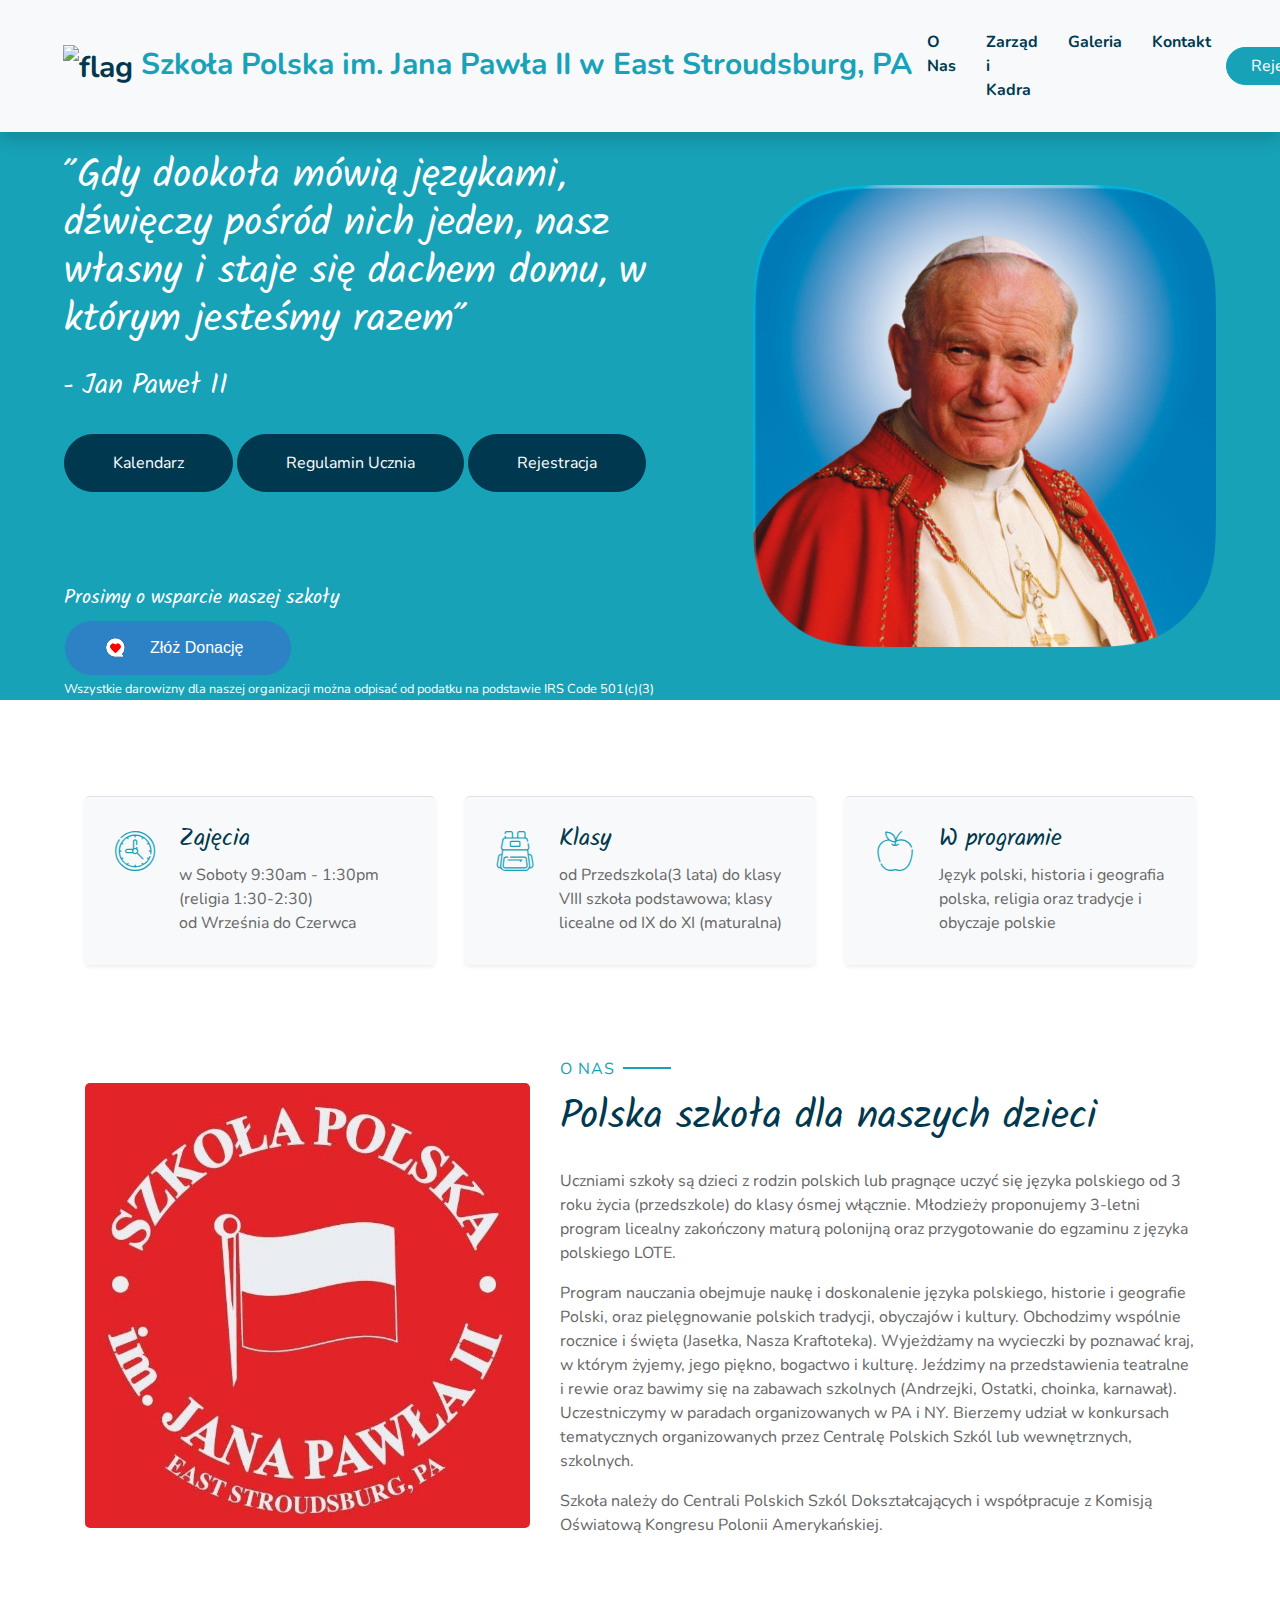
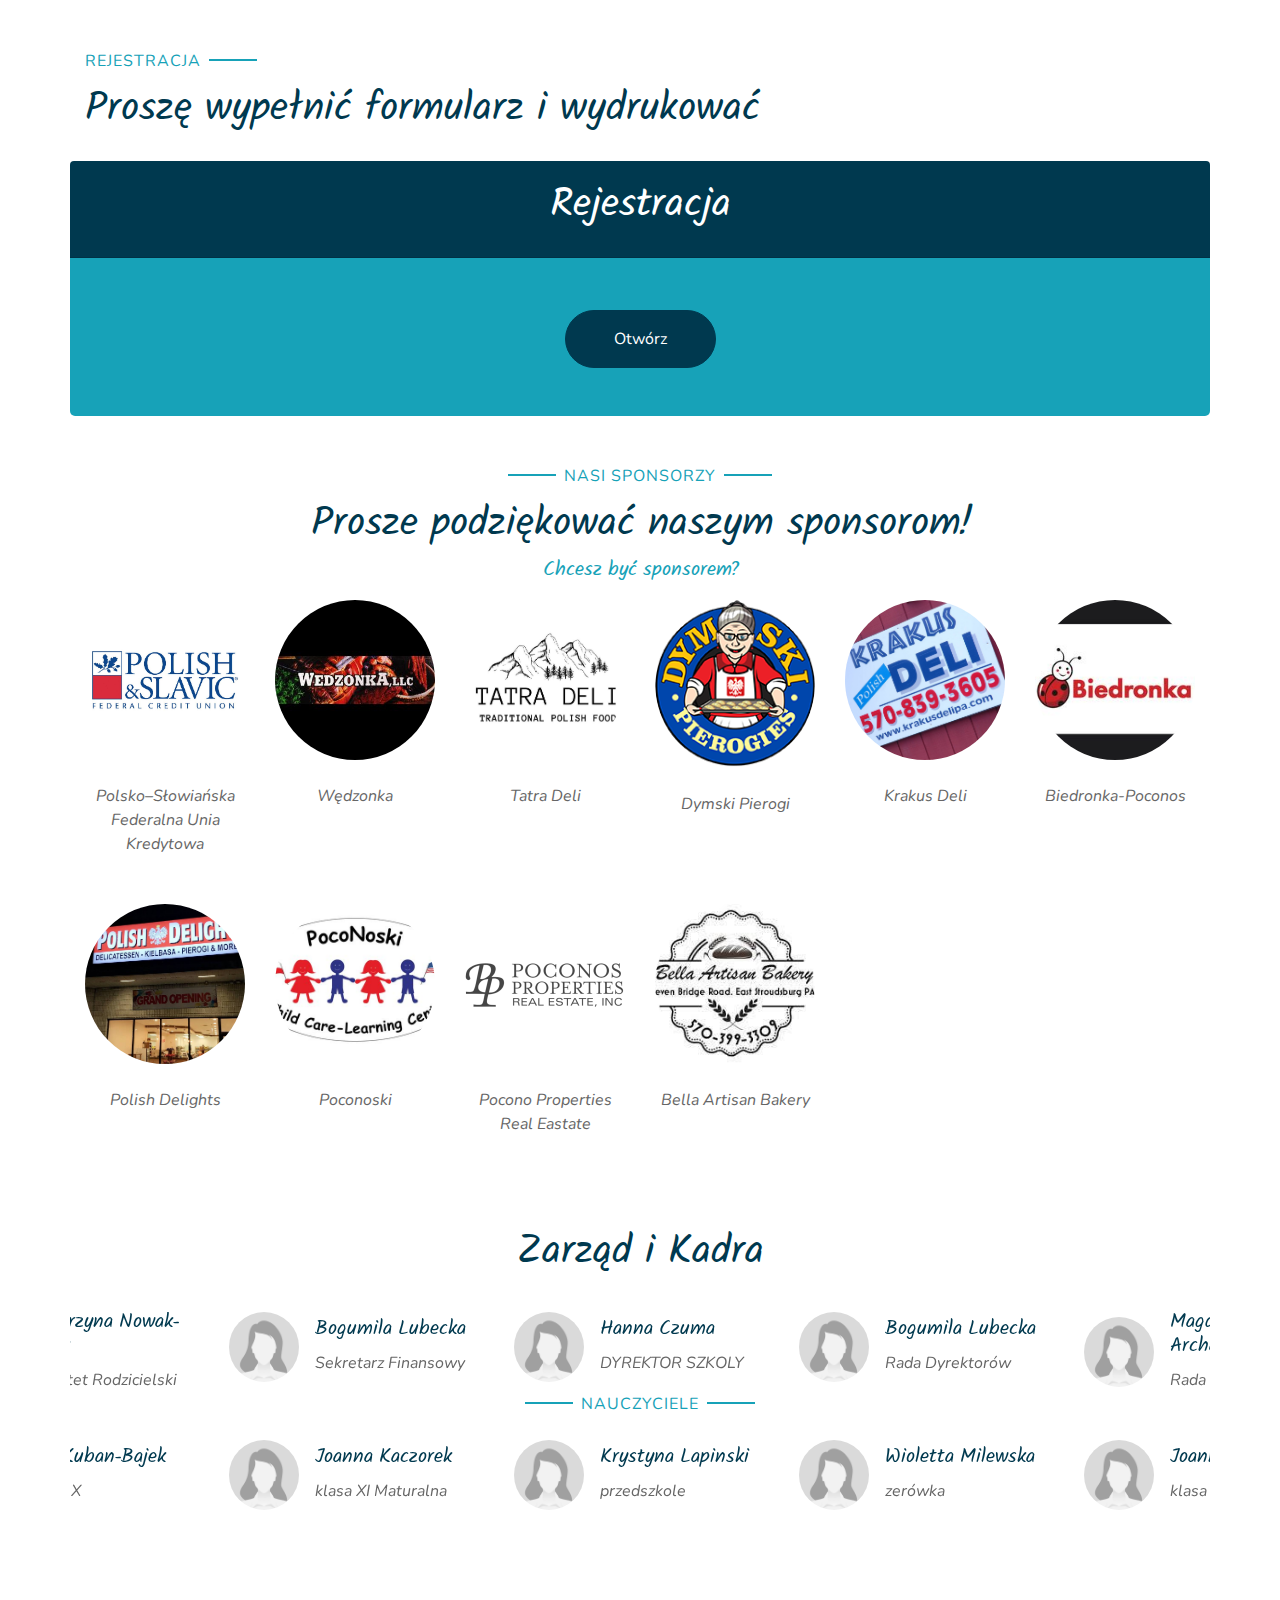
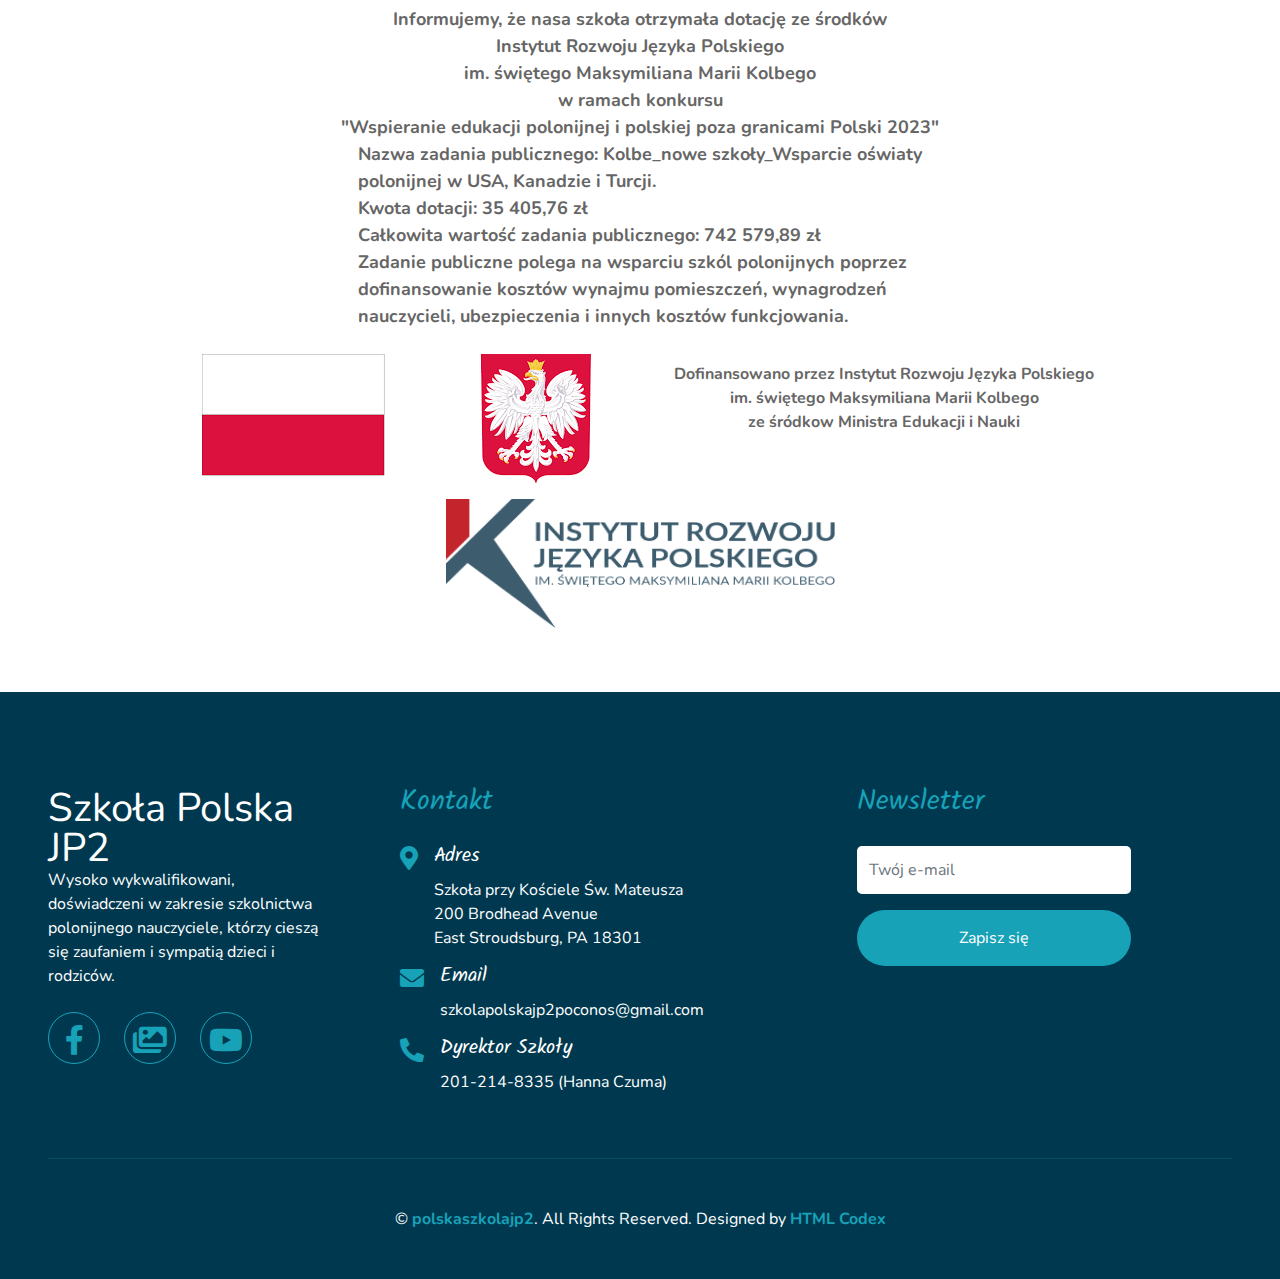
==== index.html @ 95a8b4c2 "update" ====
<!DOCTYPE html>
<html lang="pl">
    <head>
        <meta charset="utf-8" />
        <meta content="width=device-width, initial-scale=1.0" name="viewport" />
        <title>Polska Szkoła - im. Jana Pawła II</title>
        <!-- Favicon -->
        <link href="favicon.ico" rel="icon" />
        <!-- Google Web Fonts -->
        <link rel="preconnect" href="https://fonts.gstatic.com" />
        <link href="https://fonts.googleapis.com/css2?family=Solitreo&family=Nunito&display=swap" rel="stylesheet" />
        <!-- Font Awesome -->
        <link href="https://cdnjs.cloudflare.com/ajax/libs/font-awesome/5.10.0/css/all.min.css" rel="stylesheet" />
        <!-- Flaticon Font -->
        <link href="lib/flaticon/font/flaticon.css" rel="stylesheet" />
        <!-- Libraries Stylesheet -->
        <link href="lib/owlcarousel/assets/owl.carousel.min.css" rel="stylesheet" />
        <link href="lib/lightbox/lightbox.min.css" rel="stylesheet" />
        <!-- Customized Bootstrap Stylesheet -->
        <link href="css/style.css" rel="stylesheet" />
    </head>
    <body>
        <!-- Navbar Start -->
        <div class="container-fluid bg-light position-relative shadow" style="overflow:hidden">
            <nav class="navbar navbar-expand-lg bg-light navbar-light py-3 py-lg-0 px-0 px-lg-5">
                <a href="/" class="navbar-brand font-weight-bold text-secondary" style="font-size: 30px;">
                <img style="width: 30px;" src="favicon.ico" alt="flag" />
                <span class="text-primary">Szkoła Polska im. Jana Pawła II w East Stroudsburg, PA</span>
                </a>
                <!-- <button type="button" class="navbar-toggler" data-toggle="collapse" data-target="#navbarCollapse">
                    <span class="navbar-toggler-icon"></span>
                    </button> -->
                <div class="collapse navbar-collapse justify-content-between">
                    <div class="navbar-nav font-weight-bold mx-auto py-0">
                        <!-- <a href="index.html" class="nav-item nav-link active">Home</a> -->
                        <a onclick="document.getElementById('ABOUT').scrollIntoView({behavior:'smooth'});" class="nav-item nav-link">O Nas</a>
                        <a onclick="document.getElementById('TEAM').scrollIntoView({behavior:'smooth'});" class="nav-item nav-link">Zarząd i Kadra</a>
                        <a href="gallery.html" class="nav-item nav-link">Galeria</a>
                        <!-- <div class="nav-item dropdown">
                            <a href="#" class="nav-link dropdown-toggle" data-toggle="dropdown">Pages</a>
                            <div class="dropdown-menu rounded-0 m-0">
                                <a href="blog.html" class="dropdown-item">Blog Grid</a>
                                <a href="single.html" class="dropdown-item">Blog Detail</a>
                            </div>
                            </div> -->
                        <a onclick="document.getElementById('CONTACT').scrollIntoView({behavior:'smooth'});" class="nav-item nav-link">Kontakt</a>
                    </div>
                    <a onclick="document.getElementById('REGISTRATION').scrollIntoView({behavior:'smooth'})" class="btn btn-primary px-4">Rejestracja</a>
                </div>
            </nav>
        </div>
        <!-- Navbar End -->
        <!-- Header Start -->
        <div class="container-fluid bg-primary px-0 px-md-5 mb-5">
            <div class="row align-items-center px-3">
                <div class="col-lg-7 text-center text-lg-left">
                    <div class="mb-4 mt-4">
                        <h1 class="text-white mb-4 mt-1">"Gdy dookoła mówią językami, dźwięczy pośród nich jeden, nasz własny i staje się dachem domu, w którym jesteśmy razem"</h1>
                        <h3 class="text-white mb-4 mt-5 mt-lg-0">- Jan Paweł II</h3>
                        <a class="btn btn-secondary mt-1 py-3 px-5"  target="_blank"  href="pdf/kalendarz.pdf">Kalendarz</a>
                        <a class="btn btn-secondary mt-1 py-3 px-5"  target="_blank"  href="pdf/regulamin.pdf">Regulamin Ucznia</a>
                        <a onclick="document.getElementById('REGISTRATION').scrollIntoView({behavior:'smooth'})" class="btn btn-secondary mt-1 py-3 px-5">Rejestracja</a>
                    </div>
                    <div class="mt-5 pt-5">
                        <h5 class="text-white">Prosimy o wsparcie naszej&nbsp;szkoły</h5>
                        <a class="btn btn-primary" href="https://greatnonprofits.org/org/john-paul-ii-polish-school-of-the-poconos-inc" style="background: #2d81c5 url('/img/gnp_icon.png') no-repeat 20% center; color: #fff; text-decoration: none; font-family: Verdana,sans-serif; font-size: 16px; padding: 15px 48px 15px 85px;">
                        Złóż Donację
                        </a>
                        <br/>
                        <small class="text-white">Wszystkie darowizny dla naszej organizacji można odpisać od podatku na podstawie IRS Code 501(c)(3)</small>
                    </div>
                </div>
                <div class="col-lg-5 text-center text-lg-right">
                    <img class="img-fluid mt-5 mb-5" src="img/JP2.png" alt="" />
                </div>
            </div>
        </div>
        <!-- Header End -->
        <!-- Facilities Start -->
        <div id="ABOUT" class="container-fluid pt-5">
            <div class="container pb-3">
                <div class="row">
                    <div class="col-lg-4 col-md-6 pb-1">
                        <div class="d-flex bg-light shadow-sm border-top rounded mb-4" style="padding: 30px;">
                            <i class="flaticon-029-clock h1 font-weight-normal text-primary mb-3"></i>
                            <div class="pl-4">
                                <h4>Zajęcia</h4>
                                <p class="m-0">w Soboty 9:30am - 1:30pm (religia 1:30-2:30) od&nbsp;Września&nbsp;do&nbsp;Czerwca</p>
                            </div>
                        </div>
                    </div>
                    <div class="col-lg-4 col-md-6 pb-1">
                        <div class="d-flex bg-light shadow-sm border-top rounded mb-4" style="padding: 30px;">
                            <i class="flaticon-047-backpack h1 font-weight-normal text-primary mb-3"></i>
                            <div class="pl-4">
                                <h4>Klasy</h4>
                                <p class="m-0">od Przedszkola(3 lata) do klasy VIII szkoła podstawowa; klasy licealne od IX do XI (maturalna)</p>
                            </div>
                        </div>
                    </div>
                    <div class="col-lg-4 col-md-6 pb-1">
                        <div class="d-flex bg-light shadow-sm border-top rounded mb-4" style="padding: 30px;">
                            <i class="flaticon-016-apple h1 font-weight-normal text-primary mb-3"></i>
                            <div class="pl-4">
                                <h4>W programie</h4>
                                <p class="m-0">Język polski, historia i geografia polska, religia oraz tradycje i obyczaje polskie</p>
                            </div>
                        </div>
                    </div>
                    <!--
                        <div class="col-lg-4 col-md-6 pb-1">
                          <div class="d-flex bg-light shadow-sm border-top rounded mb-4" style="padding: 30px;">
                              <i class="flaticon-017-toy-car h1 font-weight-normal text-primary mb-3"></i>
                              <div class="pl-4">
                                  <h4>Safe Transportation</h4>
                                  <p class="m-0">Kasd labore kasd et dolor est rebum dolor ut, clita dolor vero lorem amet elitr vero...</p>
                              </div>
                          </div>
                        </div>
                        -->
                </div>
            </div>
        </div>
        <!-- Facilities Start -->
        <!-- About Start -->
        <div class="container-fluid py-5">
            <div class="container">
                <div class="row align-items-center">
                    <div class="col-lg-5">
                        <img class="img-fluid rounded mb-5 mb-lg-0" src="img/szkola-polska-jp2.jpg" alt="" />
                    </div>
                    <div class="col-lg-7">
                        <p class="section-title pr-5"><span class="pr-2">O Nas</span></p>
                        <h1 class="mb-4">Polska szkoła dla naszych dzieci</h1>
                        <p>
                            Uczniami szkoły są dzieci z rodzin polskich lub pragnące uczyć się języka polskiego od 3 roku życia (przedszkole) do klasy ósmej włącznie. Młodzieży proponujemy 3-letni program licealny zakończony maturą polonijną oraz przygotowanie do egzaminu z języka polskiego LOTE.
                        </p>
                        <p>
                            Program nauczania obejmuje naukę i doskonalenie języka polskiego, historie i geografie Polski, oraz pielęgnowanie polskich tradycji, obyczajów i kultury. Obchodzimy wspólnie rocznice i święta (Jasełka, Nasza Kraftoteka). Wyjeżdżamy na wycieczki by poznawać kraj, w którym żyjemy, jego piękno, bogactwo i kulturę. Jeździmy na przedstawienia teatralne i rewie oraz bawimy się na zabawach szkolnych (Andrzejki, Ostatki, choinka, karnawał). Uczestniczymy w paradach organizowanych w PA i NY. Bierzemy udział w konkursach tematycznych organizowanych przez Centralę Polskich Szkól lub wewnętrznych, szkolnych.
                        </p>
                        <p>Szkoła należy do Centrali Polskich Szkól Dokształcających i współpracuje z Komisją Oświatową Kongresu Polonii Amerykańskiej.</p>
                        <!-- <div class="row pt-2 pb-4">
                            <div class="col-6 col-md-4">
                                <img class="img-fluid rounded" src="img/parada.jpg" alt="" />
                            </div>
                            <div class="col-6 col-md-8">
                                <ul class="list-inline m-0">
                                    <li class="py-2 border-top border-bottom"><i class="fa fa-check text-primary mr-3"></i>Labore eos amet dolor amet diam</li>
                                    <li class="py-2 border-bottom"><i class="fa fa-check text-primary mr-3"></i>Etsea et sit dolor amet ipsum</li>
                                    <li class="py-2 border-bottom"><i class="fa fa-check text-primary mr-3"></i>Diam dolor diam elitripsum vero.</li>
                                </ul>
                            </div>
                            </div> -->
                    </div>
                </div>
            </div>
        </div>
        <!-- About End -->
        <!-- Registration Start -->
        <div id="REGISTRATION" class="container-fluid py-5">
            <div class="container">
                <p class="section-title pr-5"><span class="pr-2">Rejestracja</span></p>
                <h1 class="mb-4">Proszę wypełnić formularz i wydrukować</h1>
                <div class="row align-items-center">
                    <!-- <div class="col-lg-3 mb-5 mb-lg-0">
                        <p>Invidunt lorem justo sanctus clita. Erat lorem labore ea, justo dolor lorem ipsum ut sed eos, ipsum et dolor kasd sit ea justo. Erat justo sed sed diam. Ea et erat ut sed diam sea ipsum est dolor</p>
                        <ul class="list-inline m-0">
                            <li class="py-2"><i class="fa fa-check text-success mr-3"></i>Labore eos amet dolor amet diam</li>
                            <li class="py-2"><i class="fa fa-check text-success mr-3"></i>Etsea et sit dolor amet ipsum</li>
                            <li class="py-2"><i class="fa fa-check text-success mr-3"></i>Diam dolor diam elitripsum vero.</li>
                        </ul>
                        </div> -->
                    <div class="col-lg-12 p-0">
                        <div class="card border-0">
                            <div class="card-header bg-secondary text-center p-4">
                                <h1 class="text-white m-0">Rejestracja</h1>
                            </div>
                            <div class="card-body rounded-bottom bg-primary p-5 text-center">
                                <button id="open-form" onclick="this.parentElement.classList.add('open')" class="btn btn-secondary mt-1 py-3 px-5">Otwórz</button>
                                <!-- <button class="btn btn-secondary mt-1 py-3 px-5">Rejestracja na rok 2023-2024 się otwiera w Sierpniu</button> -->
                                <form id="register-form" onsubmit="event.preventDefault(); submitAndPrint(this); return false;">
                                    <div class="row">
                                        <div class="col-lg-4">
                                            <div class="form-group">
                                                <i>Imię dziecka</i>
                                                <input name="firstName" type="text" class="form-control border-0 p-4" placeholder="Imię" required="required" />
                                            </div>
                                        </div>
                                        <div class="col-lg-4">
                                            <div class="form-group">
                                                <i>Nazwisko dziecka</i>
                                                <input name="lastName" type="text" class="form-control border-0 p-4" placeholder="Nazwisko" required="required" />
                                            </div>
                                        </div>
                                        <div class="col-lg-2">
                                            <div class="form-group">
                                                <i>Data ur.</i>
                                                <input name="dob" type="date" class="form-control border-0 p-4" required="required" />
                                            </div>
                                        </div>
                                        <div class="col-lg-2">
                                            <div class="form-group">
                                                <i>Miejsce ur.</i>
                                                <input name="pob" type="text" class="form-control border-0 p-4" placeholder="miasto,kraj" />
                                            </div>
                                        </div>
                                    </div>


                                    <div class="row">
                                        <div class="col-lg-4">
                                            <div class="form-group">
                                                <input name="Address" type="text" class="form-control border-0 p-4" placeholder="Adres" required="required" />
                                            </div>
                                        </div>
                                        <div class="col-lg-4">
                                            <div class="form-group">
                                                <input name="CityState" type="text" class="form-control border-0 p-4" placeholder="Miasto, Stan" required="required" />
                                            </div>
                                        </div>
                                        <div class="col-lg-4">
                                            <div class="form-group">
                                                <input name="zipCode" type="number" class="form-control border-0 p-4" placeholder="Zip kod" required="required" />
                                            </div>
                                        </div>
                                    </div>


                                    <div class="row">
                                      <div class="col-lg-4">
                                          <div class="form-group">
                                              <i>Klasa w szkole amerykanskiej</i>
                                              <input name="ASchoolGrade" type="text" class="form-control border-0 p-4" placeholder="--" />
                                          </div>
                                      </div>
                                      <div class="col-lg-4">
                                          <div class="form-group">
                                              <i>klasa w szkole polskiej</i>
                                              <select name="PSchoolGrade" class="custom-select border-0 px-4" style="height: 47px;" >
                                                  <option selected>--</option>
                                                  <option value="ps">przedszkole</option>
                                                  <option value="0">zerowka</option>
                                                  <option value="1">klasa I</option>
                                                  <option value="2">klasa II</option>
                                                  <option value="3">klasa III</option>
                                                  <option value="4">klasa IV</option>
                                                  <option value="5">klasa V</option>
                                                  <option value="6">klasa VI</option>
                                                  <option value="7">klasa VII</option>
                                                  <option value="8">klasa VIII</option>
                                                  <option value="9">klasa IX</option>
                                                  <option value="10">klasa X</option>
                                                  <option value="11">klasa XI</option>
                                              </select>
                                          </div>
                                      </div>
                                      <div class="col-lg-4">
                                        <div class="form-group">
                                            <i>Dziecko juz chodziło do polskiej szkoły</i>
                                            <select name="attendedAlready" class="custom-select border-0 px-4" style="height: 47px;" >
                                                <option selected>--</option>
                                                <option value="tak">Tak</option>
                                                <option value="nie">Nie</option>
                                            </select>
                                        </div>

                                      </div>
                                    </div>

                                    <div class="row">
                                        <div class="col-lg-4">
                                            <div class="form-group">
                                                <i>Imię rodzica</i>
                                                <input name="parent1Name" type="text" class="form-control border-0 p-4" placeholder="Imię" required="required" />
                                            </div>
                                        </div>
                                        <div class="col-lg-4">
                                            <div class="form-group">
                                                <i>Nazwisko rodzica</i>
                                                <input name="parent1LastName" type="text" class="form-control border-0 p-4" placeholder="Nazwisko" required="required" />
                                            </div>
                                        </div>
                                        <div class="col-lg-4">
                                            <div class="form-group">
                                                <i>Relacja</i>
                                                <select name="parent1Relation" class="custom-select border-0 px-4" style="height: 47px;" >
                                                    <option value="mama">Mama</option>
                                                    <option value="tata">Tata</option>
                                                    <option value="opiekun">Opiekun</option>
                                                </select>
                                            </div>
                                        </div>
                                    </div>

                                    <div class="row">
                                        <div class="col-lg-4">
                                            <div class="form-group">
                                                <input name="parent1Tel" type="tel" class="form-control border-0 p-4" placeholder="Telefon" required="required" />
                                            </div>
                                        </div>
                                        <div class="col-lg-4">
                                            <div class="form-group">
                                                <input name="parent1Email" type="email" class="form-control border-0 p-4" placeholder="E-mail" required="required" />
                                            </div>
                                        </div>
                                        <div class="col-lg-4">
                                            <div class="form-group">
                                                <div class="form-check" style="padding: 12px">
                                                    <input class="form-check-input" type="radio" name="gk" value="parent1" style="transform: scale(2);" checked disabled >
                                                    <label class="form-check-label ml-1" for="flexRadioDefault1">
                                                    Główny Kontakt
                                                    </label>
                                                </div>
                                            </div>
                                        </div>
                                    </div>

                                    <div class="row">
                                        <div class="col-lg-4">
                                            <div class="form-group">
                                                <i>Imię rodzica</i>
                                                <input name="parent2Name" type="text" class="form-control border-0 p-4" placeholder="Imię" />
                                            </div>
                                        </div>
                                        <div class="col-lg-4">
                                            <div class="form-group">
                                                <i>Nazwisko rodzica</i>
                                                <input name="parent2LastName" type="text" class="form-control border-0 p-4" placeholder="Nazwisko" />
                                            </div>
                                        </div>
                                        <div class="col-lg-4">
                                            <div class="form-group">
                                                <i>Relacja</i>
                                                <select name="parent2Relation" class="custom-select border-0 px-4" style="height: 47px;" >
                                                    <option value="tata">Tata</option>
                                                    <option value="mama">Mama</option>
                                                    <option value="opiekun">Opiekun</option>
                                                </select>
                                            </div>
                                        </div>
                                    </div>

                                    <div class="row">
                                        <div class="col-lg-4">
                                            <div class="form-group">
                                                <input name="parent2Tel" type="tel" class="form-control border-0 p-4" placeholder="Telefon" />
                                            </div>
                                        </div>
                                        <div class="col-lg-4">
                                            <div class="form-group">
                                                <input name="parent2Email" type="email" class="form-control border-0 p-4" placeholder="E-mail" />
                                            </div>
                                        </div>
                                        <div class="col-lg-4">
                                            <div class="form-group">
                                                <div class="form-check" style="padding: 12px">
                                                    <!-- <input class="form-check-input" type="radio" name="gk" value="parent2" style="transform: scale(2);" disabled>
                                                    <label class="form-check-label ml-1" for="flexRadioDefault1">
                                                    Główny Kontakt
                                                    </label> -->
                                                </div>
                                            </div>
                                        </div>
                                    </div>



                                    <div class="row">
                                        <div class="col-lg-6">
                                          <div class="form-group">
                                              <i>Znajomość języka polskiego ucznia</i>
                                              <select name="polishLevel" class="custom-select border-0 px-4" style="height: 47px;" >
                                                <option value="podstawowa">podstawowa</option>
                                                <option value="średnio zaawansowana">średnio zaawansowana</option>
                                                <option value="zaawansowana">zaawansowana</option>
                                                <option value="biegła">biegła</option>
                                              </select>
                                          </div>
                                        </div>
                                        <div class="col-lg-6">
                                          <div class="form-group">
                                            <i>Czy dziecko będzie uczęszczało na zajęcia z religii</i>
                                            <select name="religion" class="custom-select border-0 px-4" style="height: 47px;" >
                                              <option value="">--</option>
                                              <option value="Tak">Tak</option>
                                              <option value="Nie">Nie</option>
                                            </select>
                                          </div>
                                        </div>

                                        <div class="col-lg-12">
                                          <div class="form-group">
                                              <i>Wyrażam zgodę na zamieszczanie zdjęć mojego dziecka w mediach szkolnych oraz innych publikacjach dotyczących szkoły.</i>
                                              <select name="mediaPermission" class="custom-select border-0 px-4" style="height: 47px;" >
                                                <option value="Tak">Tak</option>
                                                <option value="Nie">Nie</option>
                                              </select>
                                          </div>
                                        </div>
                                        <div class="col-lg-12">
                                          <div class="form-group">
                                            <i>Kontakt tylko w razie konieczności (Jeśli rodzice są nie dostępni)</i>
                                            <input name="emergencyContact" type="text" class="form-control border-0 p-4" placeholder="imię ,nazwisko ,numer telefonu" required="required"/>
                                          </div>
                                        </div>
                                        <div class="col-lg-12">
                                          <div class="form-group">
                                            <i>Dodatkowe informacje o dziecku ( np. zdrowotne )</i>
                                            <textarea name="additional" type="text" class="form-control border-0 p-2" placeholder="Dodatkowe informacje"></textarea>
                                          </div>
                                        </div>
                                    </div>
                                    <button class="btn btn-secondary btn-block border-0 py-3" type="submit">Wydrukuj</button>
                                </form>
                            </div>
                        </div>
                    </div>
                </div>
            </div>
            <!-- Registration End -->
            <!-- Team Start -->
            <div class="container-fluid pt-5">
                <div class="container">
                    <div class="text-center pb-2">
                        <p class="section-title px-5"><span class="px-2">Nasi Sponsorzy</span></p>
                        <h1 class="mb-2">Prosze podziękować naszym sponsorom!</h1>
                        <h5>
                        <a href="mailto:szkolapolskajp2poconos@gmail.com?subject=Sponsorowanie_Szkoly_Polskiej">
                          Chcesz być sponsorem?
                        </a>
                      </h5>
                    </div>
                    <div class="row Sponsorzy">
                        <!-- <div class="col-md-6 col-lg-2 text-center team mb-5">
                            <div class="position-relative overflow-hidden mb-4" style="border-radius: 100%;">
                                <img class="img-fluid w-100" src="img/sponsorzy/psfcu.jpg" alt="" />
                                <div class="team-social d-flex align-items-center justify-content-center w-100 h-100 position-absolute">
                                    <a class="btn btn-outline-light text-center px-0" style="width: 38px; height: 38px;" href="https://psfcu.com" target="_blank"><i class="fas fa-link"></i></a>
                                </div>
                            </div>
                            <i>Polsko–Słowiańska Federalna Unia Kredytowa</i>
                            </div> -->
                    </div>
                </div>
            </div>
            <!-- Team End -->
            <!-- Testimonial Start -->
            <div id="TEAM" class="container-fluid py-5">
                <div class="container p-0">
                    <div class="text-center pb-2">
                        <h1 class="mb-4">Zarząd i Kadra</h1>
                    </div>
                    <div class="owl-carousel testimonial-carousel">
                        <!-- <div class="testimonial-item px-3">
                            <div class="bg-light shadow-sm rounded mb-4 p-4">
                                <h3 class="fas fa-quote-left text-primary mr-3"></h3>
                                Sed ea amet kasd elitr stet, stet rebum et ipsum est duo elitr eirmod clita lorem. Dolor tempor ipsum clita
                            </div>
                            <div class="d-flex align-items-center">
                                <img class="rounded-circle" src="img/placeholder-woman.webp" style="width: 70px; height: 70px;" alt="Image">
                                <div class="pl-3">
                                    <h5>Hanna Czuma</h5>
                                    <i>	DYREKTOR SZKOLY</i>
                                </div>
                            </div>
                            </div> -->
                    </div>
                    <div class="text-center pb-2">
                        <p class="section-title px-5"><span class="px-2">Nauczyciele</span></p>
                    </div>
                    <div class="owl-carousel teacher-carousel">
                        <!-- <div class="testimonial-item px-3">
                            <div class="d-flex align-items-center">
                                <img class="rounded-circle" src="img/placeholder-woman.webp" style="width: 70px; height: 70px;" alt="Image" />
                                <div class="pl-3">
                                    <h5>Krystyna Lapinski</h5>
                                    <i>przedszkole</i>
                                </div>
                            </div>
                            -->
                    </div>
                </div>
            </div>
        </div>
       <div id="Dotacja" class="container-fluid">
         <style>
         #Dotacja > div:first-of-type{
           font-size: 18px;
         }
         .flex-text-center {
           display: flex;
           width: 80%;
           margin: auto;
           flex-wrap: wrap;
         }
         .flex-text-center > * {
           flex: 1 1 400px;
           min-width: 389px;
           text-align: center;
         }

         .flex-text-center img{
           height: 129px;
           width: 389px;
         }
         </style>
         <div class="container p-0 mb-4">
           <div class="text-center">
             <b>
               Informujemy, że nasa szkoła otrzymała dotację ze środków <br/>
               Instytut Rozwoju Języka Polskiego</br>
               im. świętego Maksymiliana Marii Kolbego<br/>
               w ramach konkursu<br/>
               "Wspieranie edukacji polonijnej i polskiej poza granicami Polski 2023"<br/>
            </b>
          </div>
          <div lass="container-fluid" style="margin:auto;width:fit-content" >
            <b>
               Nazwa zadania publicznego: Kolbe_nowe szkoły_Wsparcie oświaty<br/>
               polonijnej w USA, Kanadzie i Turcji.<br/>
               Kwota dotacji: 35 405,76 zł<br/>
               Całkowita wartość zadania publicznego: 742 579,89 zł <br/>
               Zadanie publiczne polega na wsparciu szkól polonijnych poprzez <br/>
               dofinansowanie kosztów wynajmu pomieszczeń, wynagrodzeń <br/>
               nauczycieli, ubezpieczenia i innych kosztów funkcjowania.
            </b>
          </div>
       </div>
       <div class="container-fluid">
         <div class="flex-text-center">
           <p>
             <img height="129" width="389" src="/img/flaga_i_herb.png"/>
           </p>
           <p class="p-2 text-center">
             <b>
               Dofinansowano przez Instytut Rozwoju Języka Polskiego</br>im. świętego Maksymiliana Marii Kolbego<br/>ze śródkow Ministra Edukacji i Nauki
             </b>
           </p>
           <p>
             <img height="129" width="382" src="/img/instytut_logo.png"/>
           </p>
         </div>
       </div>
     </div>

        <!-- Testimonial End -->
        <!-- Footer Start -->
        <div id="CONTACT" class="container-fluid bg-secondary text-white mt-5 py-5 px-sm-3 px-md-5">
            <div class="row pt-5">
                <div class="col-lg-3 col-md-6 mb-5">
                    <span style="font-size: 40px; line-height: 40px;">
                    <span class="text-white">Szkoła Polska JP2</span>
                    </span>
                    <p>Wysoko wykwalifikowani, doświadczeni w zakresie szkolnictwa polonijnego nauczyciele, którzy cieszą się zaufaniem i sympatią dzieci i rodziców.</p>
                    <div class="d-flex justify-content-start mt-4">
                        <a class="btn btn-outline-primary rounded-circle text-center mr-4 px-0" style="width: 52px; height: 52px; font-size: 30px" href="https://www.facebook.com/polskaszkola.stroudsburg"><i class="fab fa-facebook-f"></i></a>
                        <a class="btn btn-outline-primary rounded-circle text-center mr-4 px-0" style="width: 52px; height: 52px; font-size: 30px" href="/gallery.html"><i class="fas fa-images"></i></a>
                        <a class="btn btn-outline-primary rounded-circle text-center mr-4 px-0" style="width: 52px; height: 52px; font-size: 30px" href="https://www.youtube.com/channel/UCvEnMxy9qHsYucBud2TDb5Q"><i class="fab fa-youtube"></i></a>
                        <!-- <a class="btn btn-outline-primary rounded-circle text-center mr-2 px-0" style="width: 38px; height: 38px;" href="#"><i class="fab fa-instagram"></i></a> -->
                    </div>
                </div>
                <div class="col-lg-5 col-md-10 mb-5">
                    <div class="ml-5">
                        <h3 class="text-primary mb-4">Kontakt</h3>
                        <div class="d-flex">
                            <div>
                                <a href="https://goo.gl/maps/N4dKRcTR1ZM75dTo9">
                                    <h4 class="fa fa-map-marker-alt text-primary"></h4>
                                </a>
                            </div>
                            <div class="pl-3">
                                <h5 class="text-white">Adres</h5>
                                <p>
                                    Szkoła przy Kościele Św. Mateusza<br />
                                    200 Brodhead Avenue<br />
                                    East Stroudsburg, PA 18301
                                </p>
                            </div>
                        </div>
                        <div class="d-flex">
                            <div>
                                <a href="mailto:szkolapolskajp2poconos@gmail.com">
                                    <h4 class="fa fa-envelope text-primary"></h4>
                                </a>
                            </div>
                            <div class="pl-3">
                                <h5 class="text-white">Email</h5>
                                <p>szkolapolskajp2poconos@gmail.com</p>
                            </div>
                        </div>
                        <div class="d-flex">
                            <div>
                                <a href="tel:201-214-8335">
                                    <h4 class="fa fa-phone-alt text-primary"></h4>
                                </a>
                            </div>
                            <div class="pl-3">
                                <h5 class="text-white">Dyrektor Szkoły</h5>
                                <p>201-214-8335 (Hanna Czuma)</p>
                            </div>
                        </div>
                    </div>
                </div>
                <div class="col-lg-3 col-md-6 mb-5">
                    <h3 class="text-primary mb-4">Newsletter</h3>
                    <fieldset id="Newsletter">
                        <div class="form-group">
                            <input type="email" class="form-control border-0 py-4" placeholder="Twój e-mail" />
                        </div>
                        <div>
                            <button onclick="submitAndDisable()" class="btn btn-primary btn-block border-0 py-3" type="submit">Zapisz się</button>
                        </div>
                    </fieldset>
                </div>
            </div>
            <div class="container-fluid pt-5" style="border-top: 1px solid rgba(23, 162, 184, 0.2);">
                <p class="m-0 text-center text-white">
                    &copy; <span class="text-primary font-weight-bold">polskaszkolajp2</span>. All Rights Reserved. Designed by
                    <a class="text-primary font-weight-bold" href="https://htmlcodex.com">HTML Codex</a>
                </p>
            </div>
        </div>
        <!-- Footer End -->
        <!-- Back to Top -->
        <a href="#" class="btn btn-primary p-3 back-to-top"><i class="fa fa-angle-double-up"></i></a>
        <!-- JavaScript Libraries -->
        <script src="https://code.jquery.com/jquery-3.4.1.min.js"></script>
        <script src="https://stackpath.bootstrapcdn.com/bootstrap/4.4.1/js/bootstrap.bundle.min.js"></script>
        <script src="lib/jquery-qrcode.min.js"></script>
        <script src="lib/easing/easing.min.js"></script>
        <script src="lib/owlcarousel/owl.carousel.min.js"></script>
        <script src="lib/isotope/isotope.pkgd.min.js"></script>
        <script src="lib/lightbox/lightbox.min.js"></script>
        <!-- Template Javascript -->
        <script src="js/main.js"></script>
        <script src="js/register.js"></script>
        <script src="js/newsletter.js"></script>
    </body>
</html>
---- lib/flaticon/font/flaticon.css ----
@font-face {
  font-family: "Flaticon";
  src: url("./Flaticon.eot");
  src: url("./Flaticon.eot?#iefix") format("embedded-opentype"),
       url("./Flaticon.woff2") format("woff2"),
       url("./Flaticon.woff") format("woff"),
       url("./Flaticon.ttf") format("truetype"),
       url("./Flaticon.svg#Flaticon") format("svg");
  font-weight: normal;
  font-style: normal;
}

@media screen and (-webkit-min-device-pixel-ratio:0) {
  @font-face {
    font-family: "Flaticon";
    src: url("./Flaticon.svg#Flaticon") format("svg");
  }
}

[class^="flaticon-"]:before, [class*=" flaticon-"]:before,
[class^="flaticon-"]:after, [class*=" flaticon-"]:after {   
  font-family: Flaticon;
        font-size: 20px;
font-style: normal;
margin-left: 20px;
}

.flaticon-001-swing:before { content: "\f100"; }
.flaticon-002-bricks:before { content: "\f101"; }
.flaticon-003-feeding-bottle:before { content: "\f102"; }
.flaticon-004-balloons:before { content: "\f103"; }
.flaticon-005-marker:before { content: "\f104"; }
.flaticon-006-spinning-top:before { content: "\f105"; }
.flaticon-007-sandbox:before { content: "\f106"; }
.flaticon-008-tambourine:before { content: "\f107"; }
.flaticon-009-bib:before { content: "\f108"; }
.flaticon-010-slide:before { content: "\f109"; }
.flaticon-011-mat:before { content: "\f10a"; }
.flaticon-012-kite:before { content: "\f10b"; }
.flaticon-013-brush:before { content: "\f10c"; }
.flaticon-014-blackboard:before { content: "\f10d"; }
.flaticon-015-potty:before { content: "\f10e"; }
.flaticon-016-apple:before { content: "\f10f"; }
.flaticon-017-toy-car:before { content: "\f110"; }
.flaticon-018-ball:before { content: "\f111"; }
.flaticon-019-pencil:before { content: "\f112"; }
.flaticon-020-rattle:before { content: "\f113"; }
.flaticon-021-juice-box:before { content: "\f114"; }
.flaticon-022-drum:before { content: "\f115"; }
.flaticon-023-girl:before { content: "\f116"; }
.flaticon-024-shape-toy:before { content: "\f117"; }
.flaticon-025-sandwich:before { content: "\f118"; }
.flaticon-026-paper-boat:before { content: "\f119"; }
.flaticon-027-xylophone:before { content: "\f11a"; }
.flaticon-028-kindergarten:before { content: "\f11b"; }
.flaticon-029-clock:before { content: "\f11c"; }
.flaticon-030-crayons:before { content: "\f11d"; }
.flaticon-031-bell:before { content: "\f11e"; }
.flaticon-032-book:before { content: "\f11f"; }
.flaticon-033-blocks:before { content: "\f120"; }
.flaticon-034-popsicle:before { content: "\f121"; }
.flaticon-035-table:before { content: "\f122"; }
.flaticon-036-boy:before { content: "\f123"; }
.flaticon-037-toys:before { content: "\f124"; }
.flaticon-038-locker:before { content: "\f125"; }
.flaticon-039-seesaw:before { content: "\f126"; }
.flaticon-040-puzzle:before { content: "\f127"; }
.flaticon-041-abacus:before { content: "\f128"; }
.flaticon-042-synthesizer:before { content: "\f129"; }
.flaticon-043-teddy-bear:before { content: "\f12a"; }
.flaticon-044-scissors:before { content: "\f12b"; }
.flaticon-045-cookies:before { content: "\f12c"; }
.flaticon-046-bucket:before { content: "\f12d"; }
.flaticon-047-backpack:before { content: "\f12e"; }
.flaticon-048-paper-plane:before { content: "\f12f"; }
.flaticon-049-cutlery:before { content: "\f130"; }
.flaticon-050-fence:before { content: "\f131"; }
---- css/style.css ----
/******* Bootstrap Theming ********/
/*!
 * Bootstrap v4.5.3 (https://getbootstrap.com/)
 * Copyright 2011-2020 The Bootstrap Authors
 * Copyright 2011-2020 Twitter, Inc.
 * Licensed under MIT (https://github.com/twbs/bootstrap/blob/main/LICENSE)
 */
:root {
  --blue: #007bff;
  --indigo: #6610f2;
  --purple: #6f42c1;
  --pink: #e83e8c;
  --red: #dc3545;
  --orange: #fd7e14;
  --yellow: #ffc107;
  --green: #28a745;
  --teal: #20c997;
  --cyan: #17a2b8;
  --white: #fff;
  --gray: #6c757d;
  --gray-dark: #343a40;
  --primary: #17a2b8;
  --secondary: #00394f;
  --success: #28a745;
  --info: #17a2b8;
  --warning: #ffc107;
  --danger: #dc3545;
  --light: #f8f9fa;
  --dark: #343a40;
  --breakpoint-xs: 0;
  --breakpoint-sm: 576px;
  --breakpoint-md: 768px;
  --breakpoint-lg: 992px;
  --breakpoint-xl: 1200px;
  --font-family-sans-serif: "Nunito", sans-serif;
  --font-family-monospace: SFMono-Regular, Menlo, Monaco, Consolas,
    "Liberation Mono", "Courier New", monospace;
}

*,
*::before,
*::after {
  box-sizing: border-box;
}

a {
  cursor: pointer;
}

html {
  font-family: sans-serif;
  line-height: 1.15;
  -webkit-text-size-adjust: 100%;
  -webkit-tap-highlight-color: rgba(0, 0, 0, 0);
}

article,
aside,
figcaption,
figure,
footer,
header,
hgroup,
main,
nav,
section {
  display: block;
}

body {
  margin: 0;
  font-family: "Nunito", sans-serif;
  font-size: 1rem;
  font-weight: 400;
  line-height: 1.5;
  color: #666666;
  text-align: left;
  background-color: #fff;
}

[tabindex="-1"]:focus:not(:focus-visible) {
  outline: 0 !important;
}

hr {
  box-sizing: content-box;
  height: 0;
  overflow: visible;
}

h1,
h2,
h3,
h4,
h5,
h6 {
  margin-top: 0;
  margin-bottom: 0.5rem;
}

p {
  margin-top: 0;
  margin-bottom: 1rem;
}

abbr[title],
abbr[data-original-title] {
  text-decoration: underline;
  text-decoration: underline dotted;
  cursor: help;
  border-bottom: 0;
  text-decoration-skip-ink: none;
}

address {
  margin-bottom: 1rem;
  font-style: normal;
  line-height: inherit;
}

ol,
ul,
dl {
  margin-top: 0;
  margin-bottom: 1rem;
}

ol ol,
ul ul,
ol ul,
ul ol {
  margin-bottom: 0;
}

dt {
  font-weight: 700;
}

dd {
  margin-bottom: 0.5rem;
  margin-left: 0;
}

blockquote {
  margin: 0 0 1rem;
}

b,
strong {
  font-weight: bolder;
}

small {
  font-size: 80%;
}

sub,
sup {
  position: relative;
  font-size: 75%;
  line-height: 0;
  vertical-align: baseline;
}

sub {
  bottom: -0.25em;
}

sup {
  top: -0.5em;
}

a {
  color: #17a2b8;
  text-decoration: none;
  background-color: transparent;
}

a:hover {
  color: #0f6674;
  text-decoration: underline;
}

a:not([href]):not([class]) {
  color: inherit;
  text-decoration: none;
}

a:not([href]):not([class]):hover {
  color: inherit;
  text-decoration: none;
}

pre,
code,
kbd,
samp {
  font-family: SFMono-Regular, Menlo, Monaco, Consolas, "Liberation Mono",
    "Courier New", monospace;
  font-size: 1em;
}

pre {
  margin-top: 0;
  margin-bottom: 1rem;
  overflow: auto;
  -ms-overflow-style: scrollbar;
}

figure {
  margin: 0 0 1rem;
}

img {
  vertical-align: middle;
  border-style: none;
}

svg {
  overflow: hidden;
  vertical-align: middle;
}

table {
  border-collapse: collapse;
}

caption {
  padding-top: 0.75rem;
  padding-bottom: 0.75rem;
  color: #6c757d;
  text-align: left;
  caption-side: bottom;
}

th {
  text-align: inherit;
  text-align: -webkit-match-parent;
}

label {
  display: inline-block;
  margin-bottom: 0.5rem;
}

button {
  border-radius: 0;
}

button:focus {
  outline: 1px dotted;
  outline: 5px auto -webkit-focus-ring-color;
}

input,
button,
select,
optgroup,
textarea {
  margin: 0;
  font-family: inherit;
  font-size: inherit;
  line-height: inherit;
}

button,
input {
  overflow: visible;
}

button,
select {
  text-transform: none;
}

[role="button"] {
  cursor: pointer;
}

select {
  word-wrap: normal;
}

button,
[type="button"],
[type="reset"],
[type="submit"] {
  -webkit-appearance: button;
}

button:not(:disabled),
[type="button"]:not(:disabled),
[type="reset"]:not(:disabled),
[type="submit"]:not(:disabled) {
  cursor: pointer;
}

button::-moz-focus-inner,
[type="button"]::-moz-focus-inner,
[type="reset"]::-moz-focus-inner,
[type="submit"]::-moz-focus-inner {
  padding: 0;
  border-style: none;
}

input[type="radio"],
input[type="checkbox"] {
  box-sizing: border-box;
  padding: 0;
}

textarea {
  overflow: auto;
  resize: vertical;
}

fieldset {
  min-width: 0;
  padding: 0;
  margin: 0;
  border: 0;
}

legend {
  display: block;
  width: 100%;
  max-width: 100%;
  padding: 0;
  margin-bottom: 0.5rem;
  font-size: 1.5rem;
  line-height: inherit;
  color: inherit;
  white-space: normal;
}

@media (max-width: 1200px) {
  legend {
    font-size: calc(1.275rem + 0.3vw);
  }
}

progress {
  vertical-align: baseline;
}

[type="number"]::-webkit-inner-spin-button,
[type="number"]::-webkit-outer-spin-button {
  height: auto;
}

[type="search"] {
  outline-offset: -2px;
  -webkit-appearance: none;
}

[type="search"]::-webkit-search-decoration {
  -webkit-appearance: none;
}

::-webkit-file-upload-button {
  font: inherit;
  -webkit-appearance: button;
}

output {
  display: inline-block;
}

summary {
  display: list-item;
  cursor: pointer;
}

template {
  display: none;
}

[hidden] {
  display: none !important;
}

h1,
h2,
h3,
h4,
h5,
h6,
.h1,
.h2,
.h3,
.h4,
.h5,
.h6 {
  margin-bottom: 0.5rem;
  font-family: "Solitreo", cursive;
  font-weight: normal;
  line-height: 1.2;
  color: #00394f;
}

h1,
.h1 {
  font-size: 2.5rem;
}

@media (max-width: 1200px) {
  h1,
  .h1 {
    font-size: calc(1.375rem + 1.5vw);
  }
}

h2,
.h2 {
  font-size: 2rem;
}

@media (max-width: 1200px) {
  h2,
  .h2 {
    font-size: calc(1.325rem + 0.9vw);
  }
}

h3,
.h3 {
  font-size: 1.75rem;
}

@media (max-width: 1200px) {
  h3,
  .h3 {
    font-size: calc(1.3rem + 0.6vw);
  }
}

h4,
.h4 {
  font-size: 1.5rem;
}

@media (max-width: 1200px) {
  h4,
  .h4 {
    font-size: calc(1.275rem + 0.3vw);
  }
}

h5,
.h5 {
  font-size: 1.25rem;
}

h6,
.h6 {
  font-size: 1rem;
}

.lead {
  font-size: 1.25rem;
  font-weight: 300;
}

.display-1 {
  font-size: 6rem;
  font-weight: 300;
  line-height: 1.2;
}

@media (max-width: 1200px) {
  .display-1 {
    font-size: calc(1.725rem + 5.7vw);
  }
}

.display-2 {
  font-size: 5.5rem;
  font-weight: 300;
  line-height: 1.2;
}

@media (max-width: 1200px) {
  .display-2 {
    font-size: calc(1.675rem + 5.1vw);
  }
}

.display-3 {
  font-size: 4.5rem;
  font-weight: 300;
  line-height: 1.2;
}

@media (max-width: 1200px) {
  .display-3 {
    font-size: calc(1.575rem + 3.9vw);
  }
}

.display-4 {
  font-size: 3.5rem;
  font-weight: 300;
  line-height: 1.2;
}

@media (max-width: 1200px) {
  .display-4 {
    font-size: calc(1.475rem + 2.7vw);
  }
}

hr {
  margin-top: 1rem;
  margin-bottom: 1rem;
  border: 0;
  border-top: 1px solid rgba(0, 0, 0, 0.1);
}

small,
.small {
  font-size: 80%;
  font-weight: 400;
}

mark,
.mark {
  padding: 0.2em;
  background-color: #fcf8e3;
}

.list-unstyled {
  padding-left: 0;
  list-style: none;
}

.list-inline {
  padding-left: 0;
  list-style: none;
}

.list-inline-item {
  display: inline-block;
}

.list-inline-item:not(:last-child) {
  margin-right: 0.5rem;
}

.initialism {
  font-size: 90%;
  text-transform: uppercase;
}

.blockquote {
  margin-bottom: 1rem;
  font-size: 1.25rem;
}

.blockquote-footer {
  display: block;
  font-size: 80%;
  color: #6c757d;
}

.blockquote-footer::before {
  content: "\2014\00A0";
}

.img-fluid {
  max-width: 100%;
  height: auto;
}

.img-thumbnail {
  padding: 0.25rem;
  background-color: #fff;
  border: 1px solid #dee2e6;
  border-radius: 5px;
  max-width: 100%;
  height: auto;
}

.figure {
  display: inline-block;
}

.figure-img {
  margin-bottom: 0.5rem;
  line-height: 1;
}

.figure-caption {
  font-size: 90%;
  color: #6c757d;
}

code {
  font-size: 87.5%;
  color: #e83e8c;
  word-wrap: break-word;
}

a > code {
  color: inherit;
}

kbd {
  padding: 0.2rem 0.4rem;
  font-size: 87.5%;
  color: #fff;
  background-color: #212529;
  border-radius: 0.2rem;
}

kbd kbd {
  padding: 0;
  font-size: 100%;
  font-weight: 700;
}

pre {
  display: block;
  font-size: 87.5%;
  color: #212529;
}

pre code {
  font-size: inherit;
  color: inherit;
  word-break: normal;
}

.pre-scrollable {
  max-height: 340px;
  overflow-y: scroll;
}

.container,
.container-fluid,
.container-sm,
.container-md,
.container-lg,
.container-xl {
  width: 100%;
  padding-right: 15px;
  padding-left: 15px;
  margin-right: auto;
  margin-left: auto;
}

@media (min-width: 576px) {
  .container,
  .container-sm {
    max-width: 540px;
  }
}

@media (min-width: 768px) {
  .container,
  .container-sm,
  .container-md {
    max-width: 720px;
  }
}

@media (min-width: 992px) {
  .container,
  .container-sm,
  .container-md,
  .container-lg {
    max-width: 960px;
  }
}

@media (min-width: 1200px) {
  .container,
  .container-sm,
  .container-md,
  .container-lg,
  .container-xl {
    max-width: 1140px;
  }
}

.row {
  display: flex;
  flex-wrap: wrap;
  margin-right: -15px;
  margin-left: -15px;
}

.no-gutters {
  margin-right: 0;
  margin-left: 0;
}

.no-gutters > .col,
.no-gutters > [class*="col-"] {
  padding-right: 0;
  padding-left: 0;
}

.col-1,
.col-2,
.col-3,
.col-4,
.col-5,
.col-6,
.col-7,
.col-8,
.col-9,
.col-10,
.col-11,
.col-12,
.col,
.col-auto,
.col-sm-1,
.col-sm-2,
.col-sm-3,
.col-sm-4,
.col-sm-5,
.col-sm-6,
.col-sm-7,
.col-sm-8,
.col-sm-9,
.col-sm-10,
.col-sm-11,
.col-sm-12,
.col-sm,
.col-sm-auto,
.col-md-1,
.col-md-2,
.col-md-3,
.col-md-4,
.col-md-5,
.col-md-6,
.col-md-7,
.col-md-8,
.col-md-9,
.col-md-10,
.col-md-11,
.col-md-12,
.col-md,
.col-md-auto,
.col-lg-1,
.col-lg-2,
.col-lg-3,
.col-lg-4,
.col-lg-5,
.col-lg-6,
.col-lg-7,
.col-lg-8,
.col-lg-9,
.col-lg-10,
.col-lg-11,
.col-lg-12,
.col-lg,
.col-lg-auto,
.col-xl-1,
.col-xl-2,
.col-xl-3,
.col-xl-4,
.col-xl-5,
.col-xl-6,
.col-xl-7,
.col-xl-8,
.col-xl-9,
.col-xl-10,
.col-xl-11,
.col-xl-12,
.col-xl,
.col-xl-auto {
  position: relative;
  width: 100%;
  padding-right: 15px;
  padding-left: 15px;
}

.col {
  flex-basis: 0;
  flex-grow: 1;
  max-width: 100%;
}

.row-cols-1 > * {
  flex: 0 0 100%;
  max-width: 100%;
}

.row-cols-2 > * {
  flex: 0 0 50%;
  max-width: 50%;
}

.row-cols-3 > * {
  flex: 0 0 33.33333%;
  max-width: 33.33333%;
}

.row-cols-4 > * {
  flex: 0 0 25%;
  max-width: 25%;
}

.row-cols-5 > * {
  flex: 0 0 20%;
  max-width: 20%;
}

.row-cols-6 > * {
  flex: 0 0 16.66667%;
  max-width: 16.66667%;
}

.col-auto {
  flex: 0 0 auto;
  width: auto;
  max-width: 100%;
}

.col-1 {
  flex: 0 0 8.33333%;
  max-width: 8.33333%;
}

.col-2 {
  flex: 0 0 16.66667%;
  max-width: 16.66667%;
}

.col-3 {
  flex: 0 0 25%;
  max-width: 25%;
}

.col-4 {
  flex: 0 0 33.33333%;
  max-width: 33.33333%;
}

.col-5 {
  flex: 0 0 41.66667%;
  max-width: 41.66667%;
}

.col-6 {
  flex: 0 0 50%;
  max-width: 50%;
}

.col-7 {
  flex: 0 0 58.33333%;
  max-width: 58.33333%;
}

.col-8 {
  flex: 0 0 66.66667%;
  max-width: 66.66667%;
}

.col-9 {
  flex: 0 0 75%;
  max-width: 75%;
}

.col-10 {
  flex: 0 0 83.33333%;
  max-width: 83.33333%;
}

.col-11 {
  flex: 0 0 91.66667%;
  max-width: 91.66667%;
}

.col-12 {
  flex: 0 0 100%;
  max-width: 100%;
}

.order-first {
  order: -1;
}

.order-last {
  order: 13;
}

.order-0 {
  order: 0;
}

.order-1 {
  order: 1;
}

.order-2 {
  order: 2;
}

.order-3 {
  order: 3;
}

.order-4 {
  order: 4;
}

.order-5 {
  order: 5;
}

.order-6 {
  order: 6;
}

.order-7 {
  order: 7;
}

.order-8 {
  order: 8;
}

.order-9 {
  order: 9;
}

.order-10 {
  order: 10;
}

.order-11 {
  order: 11;
}

.order-12 {
  order: 12;
}

.offset-1 {
  margin-left: 8.33333%;
}

.offset-2 {
  margin-left: 16.66667%;
}

.offset-3 {
  margin-left: 25%;
}

.offset-4 {
  margin-left: 33.33333%;
}

.offset-5 {
  margin-left: 41.66667%;
}

.offset-6 {
  margin-left: 50%;
}

.offset-7 {
  margin-left: 58.33333%;
}

.offset-8 {
  margin-left: 66.66667%;
}

.offset-9 {
  margin-left: 75%;
}

.offset-10 {
  margin-left: 83.33333%;
}

.offset-11 {
  margin-left: 91.66667%;
}

@media (min-width: 576px) {
  .col-sm {
    flex-basis: 0;
    flex-grow: 1;
    max-width: 100%;
  }
  .row-cols-sm-1 > * {
    flex: 0 0 100%;
    max-width: 100%;
  }
  .row-cols-sm-2 > * {
    flex: 0 0 50%;
    max-width: 50%;
  }
  .row-cols-sm-3 > * {
    flex: 0 0 33.33333%;
    max-width: 33.33333%;
  }
  .row-cols-sm-4 > * {
    flex: 0 0 25%;
    max-width: 25%;
  }
  .row-cols-sm-5 > * {
    flex: 0 0 20%;
    max-width: 20%;
  }
  .row-cols-sm-6 > * {
    flex: 0 0 16.66667%;
    max-width: 16.66667%;
  }
  .col-sm-auto {
    flex: 0 0 auto;
    width: auto;
    max-width: 100%;
  }
  .col-sm-1 {
    flex: 0 0 8.33333%;
    max-width: 8.33333%;
  }
  .col-sm-2 {
    flex: 0 0 16.66667%;
    max-width: 16.66667%;
  }
  .col-sm-3 {
    flex: 0 0 25%;
    max-width: 25%;
  }
  .col-sm-4 {
    flex: 0 0 33.33333%;
    max-width: 33.33333%;
  }
  .col-sm-5 {
    flex: 0 0 41.66667%;
    max-width: 41.66667%;
  }
  .col-sm-6 {
    flex: 0 0 50%;
    max-width: 50%;
  }
  .col-sm-7 {
    flex: 0 0 58.33333%;
    max-width: 58.33333%;
  }
  .col-sm-8 {
    flex: 0 0 66.66667%;
    max-width: 66.66667%;
  }
  .col-sm-9 {
    flex: 0 0 75%;
    max-width: 75%;
  }
  .col-sm-10 {
    flex: 0 0 83.33333%;
    max-width: 83.33333%;
  }
  .col-sm-11 {
    flex: 0 0 91.66667%;
    max-width: 91.66667%;
  }
  .col-sm-12 {
    flex: 0 0 100%;
    max-width: 100%;
  }
  .order-sm-first {
    order: -1;
  }
  .order-sm-last {
    order: 13;
  }
  .order-sm-0 {
    order: 0;
  }
  .order-sm-1 {
    order: 1;
  }
  .order-sm-2 {
    order: 2;
  }
  .order-sm-3 {
    order: 3;
  }
  .order-sm-4 {
    order: 4;
  }
  .order-sm-5 {
    order: 5;
  }
  .order-sm-6 {
    order: 6;
  }
  .order-sm-7 {
    order: 7;
  }
  .order-sm-8 {
    order: 8;
  }
  .order-sm-9 {
    order: 9;
  }
  .order-sm-10 {
    order: 10;
  }
  .order-sm-11 {
    order: 11;
  }
  .order-sm-12 {
    order: 12;
  }
  .offset-sm-0 {
    margin-left: 0;
  }
  .offset-sm-1 {
    margin-left: 8.33333%;
  }
  .offset-sm-2 {
    margin-left: 16.66667%;
  }
  .offset-sm-3 {
    margin-left: 25%;
  }
  .offset-sm-4 {
    margin-left: 33.33333%;
  }
  .offset-sm-5 {
    margin-left: 41.66667%;
  }
  .offset-sm-6 {
    margin-left: 50%;
  }
  .offset-sm-7 {
    margin-left: 58.33333%;
  }
  .offset-sm-8 {
    margin-left: 66.66667%;
  }
  .offset-sm-9 {
    margin-left: 75%;
  }
  .offset-sm-10 {
    margin-left: 83.33333%;
  }
  .offset-sm-11 {
    margin-left: 91.66667%;
  }
}

@media (min-width: 768px) {
  .col-md {
    flex-basis: 0;
    flex-grow: 1;
    max-width: 100%;
  }
  .row-cols-md-1 > * {
    flex: 0 0 100%;
    max-width: 100%;
  }
  .row-cols-md-2 > * {
    flex: 0 0 50%;
    max-width: 50%;
  }
  .row-cols-md-3 > * {
    flex: 0 0 33.33333%;
    max-width: 33.33333%;
  }
  .row-cols-md-4 > * {
    flex: 0 0 25%;
    max-width: 25%;
  }
  .row-cols-md-5 > * {
    flex: 0 0 20%;
    max-width: 20%;
  }
  .row-cols-md-6 > * {
    flex: 0 0 16.66667%;
    max-width: 16.66667%;
  }
  .col-md-auto {
    flex: 0 0 auto;
    width: auto;
    max-width: 100%;
  }
  .col-md-1 {
    flex: 0 0 8.33333%;
    max-width: 8.33333%;
  }
  .col-md-2 {
    flex: 0 0 16.66667%;
    max-width: 16.66667%;
  }
  .col-md-3 {
    flex: 0 0 25%;
    max-width: 25%;
  }
  .col-md-4 {
    flex: 0 0 33.33333%;
    max-width: 33.33333%;
  }
  .col-md-5 {
    flex: 0 0 41.66667%;
    max-width: 41.66667%;
  }
  .col-md-6 {
    flex: 0 0 50%;
    max-width: 50%;
  }
  .col-md-7 {
    flex: 0 0 58.33333%;
    max-width: 58.33333%;
  }
  .col-md-8 {
    flex: 0 0 66.66667%;
    max-width: 66.66667%;
  }
  .col-md-9 {
    flex: 0 0 75%;
    max-width: 75%;
  }
  .col-md-10 {
    flex: 0 0 83.33333%;
    max-width: 83.33333%;
  }
  .col-md-11 {
    flex: 0 0 91.66667%;
    max-width: 91.66667%;
  }
  .col-md-12 {
    flex: 0 0 100%;
    max-width: 100%;
  }
  .order-md-first {
    order: -1;
  }
  .order-md-last {
    order: 13;
  }
  .order-md-0 {
    order: 0;
  }
  .order-md-1 {
    order: 1;
  }
  .order-md-2 {
    order: 2;
  }
  .order-md-3 {
    order: 3;
  }
  .order-md-4 {
    order: 4;
  }
  .order-md-5 {
    order: 5;
  }
  .order-md-6 {
    order: 6;
  }
  .order-md-7 {
    order: 7;
  }
  .order-md-8 {
    order: 8;
  }
  .order-md-9 {
    order: 9;
  }
  .order-md-10 {
    order: 10;
  }
  .order-md-11 {
    order: 11;
  }
  .order-md-12 {
    order: 12;
  }
  .offset-md-0 {
    margin-left: 0;
  }
  .offset-md-1 {
    margin-left: 8.33333%;
  }
  .offset-md-2 {
    margin-left: 16.66667%;
  }
  .offset-md-3 {
    margin-left: 25%;
  }
  .offset-md-4 {
    margin-left: 33.33333%;
  }
  .offset-md-5 {
    margin-left: 41.66667%;
  }
  .offset-md-6 {
    margin-left: 50%;
  }
  .offset-md-7 {
    margin-left: 58.33333%;
  }
  .offset-md-8 {
    margin-left: 66.66667%;
  }
  .offset-md-9 {
    margin-left: 75%;
  }
  .offset-md-10 {
    margin-left: 83.33333%;
  }
  .offset-md-11 {
    margin-left: 91.66667%;
  }
}

@media (min-width: 992px) {
  .col-lg {
    flex-basis: 0;
    flex-grow: 1;
    max-width: 100%;
  }
  .row-cols-lg-1 > * {
    flex: 0 0 100%;
    max-width: 100%;
  }
  .row-cols-lg-2 > * {
    flex: 0 0 50%;
    max-width: 50%;
  }
  .row-cols-lg-3 > * {
    flex: 0 0 33.33333%;
    max-width: 33.33333%;
  }
  .row-cols-lg-4 > * {
    flex: 0 0 25%;
    max-width: 25%;
  }
  .row-cols-lg-5 > * {
    flex: 0 0 20%;
    max-width: 20%;
  }
  .row-cols-lg-6 > * {
    flex: 0 0 16.66667%;
    max-width: 16.66667%;
  }
  .col-lg-auto {
    flex: 0 0 auto;
    width: auto;
    max-width: 100%;
  }
  .col-lg-1 {
    flex: 0 0 8.33333%;
    max-width: 8.33333%;
  }
  .col-lg-2 {
    flex: 0 0 16.66667%;
    max-width: 16.66667%;
  }
  .col-lg-3 {
    flex: 0 0 25%;
    max-width: 25%;
  }
  .col-lg-4 {
    flex: 0 0 33.33333%;
    max-width: 33.33333%;
  }
  .col-lg-5 {
    flex: 0 0 41.66667%;
    max-width: 41.66667%;
  }
  .col-lg-6 {
    flex: 0 0 50%;
    max-width: 50%;
  }
  .col-lg-7 {
    flex: 0 0 58.33333%;
    max-width: 58.33333%;
  }
  .col-lg-8 {
    flex: 0 0 66.66667%;
    max-width: 66.66667%;
  }
  .col-lg-9 {
    flex: 0 0 75%;
    max-width: 75%;
  }
  .col-lg-10 {
    flex: 0 0 83.33333%;
    max-width: 83.33333%;
  }
  .col-lg-11 {
    flex: 0 0 91.66667%;
    max-width: 91.66667%;
  }
  .col-lg-12 {
    flex: 0 0 100%;
    max-width: 100%;
  }
  .order-lg-first {
    order: -1;
  }
  .order-lg-last {
    order: 13;
  }
  .order-lg-0 {
    order: 0;
  }
  .order-lg-1 {
    order: 1;
  }
  .order-lg-2 {
    order: 2;
  }
  .order-lg-3 {
    order: 3;
  }
  .order-lg-4 {
    order: 4;
  }
  .order-lg-5 {
    order: 5;
  }
  .order-lg-6 {
    order: 6;
  }
  .order-lg-7 {
    order: 7;
  }
  .order-lg-8 {
    order: 8;
  }
  .order-lg-9 {
    order: 9;
  }
  .order-lg-10 {
    order: 10;
  }
  .order-lg-11 {
    order: 11;
  }
  .order-lg-12 {
    order: 12;
  }
  .offset-lg-0 {
    margin-left: 0;
  }
  .offset-lg-1 {
    margin-left: 8.33333%;
  }
  .offset-lg-2 {
    margin-left: 16.66667%;
  }
  .offset-lg-3 {
    margin-left: 25%;
  }
  .offset-lg-4 {
    margin-left: 33.33333%;
  }
  .offset-lg-5 {
    margin-left: 41.66667%;
  }
  .offset-lg-6 {
    margin-left: 50%;
  }
  .offset-lg-7 {
    margin-left: 58.33333%;
  }
  .offset-lg-8 {
    margin-left: 66.66667%;
  }
  .offset-lg-9 {
    margin-left: 75%;
  }
  .offset-lg-10 {
    margin-left: 83.33333%;
  }
  .offset-lg-11 {
    margin-left: 91.66667%;
  }
}

@media (min-width: 1200px) {
  .col-xl {
    flex-basis: 0;
    flex-grow: 1;
    max-width: 100%;
  }
  .row-cols-xl-1 > * {
    flex: 0 0 100%;
    max-width: 100%;
  }
  .row-cols-xl-2 > * {
    flex: 0 0 50%;
    max-width: 50%;
  }
  .row-cols-xl-3 > * {
    flex: 0 0 33.33333%;
    max-width: 33.33333%;
  }
  .row-cols-xl-4 > * {
    flex: 0 0 25%;
    max-width: 25%;
  }
  .row-cols-xl-5 > * {
    flex: 0 0 20%;
    max-width: 20%;
  }
  .row-cols-xl-6 > * {
    flex: 0 0 16.66667%;
    max-width: 16.66667%;
  }
  .col-xl-auto {
    flex: 0 0 auto;
    width: auto;
    max-width: 100%;
  }
  .col-xl-1 {
    flex: 0 0 8.33333%;
    max-width: 8.33333%;
  }
  .col-xl-2 {
    flex: 0 0 16.66667%;
    max-width: 16.66667%;
  }
  .col-xl-3 {
    flex: 0 0 25%;
    max-width: 25%;
  }
  .col-xl-4 {
    flex: 0 0 33.33333%;
    max-width: 33.33333%;
  }
  .col-xl-5 {
    flex: 0 0 41.66667%;
    max-width: 41.66667%;
  }
  .col-xl-6 {
    flex: 0 0 50%;
    max-width: 50%;
  }
  .col-xl-7 {
    flex: 0 0 58.33333%;
    max-width: 58.33333%;
  }
  .col-xl-8 {
    flex: 0 0 66.66667%;
    max-width: 66.66667%;
  }
  .col-xl-9 {
    flex: 0 0 75%;
    max-width: 75%;
  }
  .col-xl-10 {
    flex: 0 0 83.33333%;
    max-width: 83.33333%;
  }
  .col-xl-11 {
    flex: 0 0 91.66667%;
    max-width: 91.66667%;
  }
  .col-xl-12 {
    flex: 0 0 100%;
    max-width: 100%;
  }
  .order-xl-first {
    order: -1;
  }
  .order-xl-last {
    order: 13;
  }
  .order-xl-0 {
    order: 0;
  }
  .order-xl-1 {
    order: 1;
  }
  .order-xl-2 {
    order: 2;
  }
  .order-xl-3 {
    order: 3;
  }
  .order-xl-4 {
    order: 4;
  }
  .order-xl-5 {
    order: 5;
  }
  .order-xl-6 {
    order: 6;
  }
  .order-xl-7 {
    order: 7;
  }
  .order-xl-8 {
    order: 8;
  }
  .order-xl-9 {
    order: 9;
  }
  .order-xl-10 {
    order: 10;
  }
  .order-xl-11 {
    order: 11;
  }
  .order-xl-12 {
    order: 12;
  }
  .offset-xl-0 {
    margin-left: 0;
  }
  .offset-xl-1 {
    margin-left: 8.33333%;
  }
  .offset-xl-2 {
    margin-left: 16.66667%;
  }
  .offset-xl-3 {
    margin-left: 25%;
  }
  .offset-xl-4 {
    margin-left: 33.33333%;
  }
  .offset-xl-5 {
    margin-left: 41.66667%;
  }
  .offset-xl-6 {
    margin-left: 50%;
  }
  .offset-xl-7 {
    margin-left: 58.33333%;
  }
  .offset-xl-8 {
    margin-left: 66.66667%;
  }
  .offset-xl-9 {
    margin-left: 75%;
  }
  .offset-xl-10 {
    margin-left: 83.33333%;
  }
  .offset-xl-11 {
    margin-left: 91.66667%;
  }
}

.table {
  width: 100%;
  margin-bottom: 1rem;
  color: #666666;
}

.table th,
.table td {
  padding: 0.75rem;
  vertical-align: top;
  border-top: 1px solid #dee2e6;
}

.table thead th {
  vertical-align: bottom;
  border-bottom: 2px solid #dee2e6;
}

.table tbody + tbody {
  border-top: 2px solid #dee2e6;
}

.table-sm th,
.table-sm td {
  padding: 0.3rem;
}

.table-bordered {
  border: 1px solid #dee2e6;
}

.table-bordered th,
.table-bordered td {
  border: 1px solid #dee2e6;
}

.table-bordered thead th,
.table-bordered thead td {
  border-bottom-width: 2px;
}

.table-borderless th,
.table-borderless td,
.table-borderless thead th,
.table-borderless tbody + tbody {
  border: 0;
}

.table-striped tbody tr:nth-of-type(odd) {
  background-color: rgba(0, 0, 0, 0.05);
}

.table-hover tbody tr:hover {
  color: #666666;
  background-color: rgba(0, 0, 0, 0.075);
}

.table-primary,
.table-primary > th,
.table-primary > td {
  background-color: #bee5eb;
}

.table-primary th,
.table-primary td,
.table-primary thead th,
.table-primary tbody + tbody {
  border-color: #86cfda;
}

.table-hover .table-primary:hover {
  background-color: #abdde5;
}

.table-hover .table-primary:hover > td,
.table-hover .table-primary:hover > th {
  background-color: #abdde5;
}

.table-secondary,
.table-secondary > th,
.table-secondary > td {
  background-color: #b8c8ce;
}

.table-secondary th,
.table-secondary td,
.table-secondary thead th,
.table-secondary tbody + tbody {
  border-color: #7a98a3;
}

.table-hover .table-secondary:hover {
  background-color: #a9bcc4;
}

.table-hover .table-secondary:hover > td,
.table-hover .table-secondary:hover > th {
  background-color: #a9bcc4;
}

.table-success,
.table-success > th,
.table-success > td {
  background-color: #c3e6cb;
}

.table-success th,
.table-success td,
.table-success thead th,
.table-success tbody + tbody {
  border-color: #8fd19e;
}

.table-hover .table-success:hover {
  background-color: #b1dfbb;
}

.table-hover .table-success:hover > td,
.table-hover .table-success:hover > th {
  background-color: #b1dfbb;
}

.table-info,
.table-info > th,
.table-info > td {
  background-color: #bee5eb;
}

.table-info th,
.table-info td,
.table-info thead th,
.table-info tbody + tbody {
  border-color: #86cfda;
}

.table-hover .table-info:hover {
  background-color: #abdde5;
}

.table-hover .table-info:hover > td,
.table-hover .table-info:hover > th {
  background-color: #abdde5;
}

.table-warning,
.table-warning > th,
.table-warning > td {
  background-color: #ffeeba;
}

.table-warning th,
.table-warning td,
.table-warning thead th,
.table-warning tbody + tbody {
  border-color: #ffdf7e;
}

.table-hover .table-warning:hover {
  background-color: #ffe8a1;
}

.table-hover .table-warning:hover > td,
.table-hover .table-warning:hover > th {
  background-color: #ffe8a1;
}

.table-danger,
.table-danger > th,
.table-danger > td {
  background-color: #f5c6cb;
}

.table-danger th,
.table-danger td,
.table-danger thead th,
.table-danger tbody + tbody {
  border-color: #ed969e;
}

.table-hover .table-danger:hover {
  background-color: #f1b0b7;
}

.table-hover .table-danger:hover > td,
.table-hover .table-danger:hover > th {
  background-color: #f1b0b7;
}

.table-light,
.table-light > th,
.table-light > td {
  background-color: #fdfdfe;
}

.table-light th,
.table-light td,
.table-light thead th,
.table-light tbody + tbody {
  border-color: #fbfcfc;
}

.table-hover .table-light:hover {
  background-color: #ececf6;
}

.table-hover .table-light:hover > td,
.table-hover .table-light:hover > th {
  background-color: #ececf6;
}

.table-dark,
.table-dark > th,
.table-dark > td {
  background-color: #c6c8ca;
}

.table-dark th,
.table-dark td,
.table-dark thead th,
.table-dark tbody + tbody {
  border-color: #95999c;
}

.table-hover .table-dark:hover {
  background-color: #b9bbbe;
}

.table-hover .table-dark:hover > td,
.table-hover .table-dark:hover > th {
  background-color: #b9bbbe;
}

.table-active,
.table-active > th,
.table-active > td {
  background-color: rgba(0, 0, 0, 0.075);
}

.table-hover .table-active:hover {
  background-color: rgba(0, 0, 0, 0.075);
}

.table-hover .table-active:hover > td,
.table-hover .table-active:hover > th {
  background-color: rgba(0, 0, 0, 0.075);
}

.table .thead-dark th {
  color: #fff;
  background-color: #343a40;
  border-color: #454d55;
}

.table .thead-light th {
  color: #495057;
  background-color: #e9ecef;
  border-color: #dee2e6;
}

.table-dark {
  color: #fff;
  background-color: #343a40;
}

.table-dark th,
.table-dark td,
.table-dark thead th {
  border-color: #454d55;
}

.table-dark.table-bordered {
  border: 0;
}

.table-dark.table-striped tbody tr:nth-of-type(odd) {
  background-color: rgba(255, 255, 255, 0.05);
}

.table-dark.table-hover tbody tr:hover {
  color: #fff;
  background-color: rgba(255, 255, 255, 0.075);
}

@media (max-width: 575.98px) {
  .table-responsive-sm {
    display: block;
    width: 100%;
    overflow-x: auto;
    -webkit-overflow-scrolling: touch;
  }
  .table-responsive-sm > .table-bordered {
    border: 0;
  }
}

@media (max-width: 767.98px) {
  .table-responsive-md {
    display: block;
    width: 100%;
    overflow-x: auto;
    -webkit-overflow-scrolling: touch;
  }
  .table-responsive-md > .table-bordered {
    border: 0;
  }
}

@media (max-width: 991.98px) {
  .table-responsive-lg {
    display: block;
    width: 100%;
    overflow-x: auto;
    -webkit-overflow-scrolling: touch;
  }
  .table-responsive-lg > .table-bordered {
    border: 0;
  }
}

@media (max-width: 1199.98px) {
  .table-responsive-xl {
    display: block;
    width: 100%;
    overflow-x: auto;
    -webkit-overflow-scrolling: touch;
  }
  .table-responsive-xl > .table-bordered {
    border: 0;
  }
}

.table-responsive {
  display: block;
  width: 100%;
  overflow-x: auto;
  -webkit-overflow-scrolling: touch;
}

.table-responsive > .table-bordered {
  border: 0;
}

.form-control {
  display: block;
  width: 100%;
  height: calc(1.5em + 0.75rem + 2px);
  padding: 0.375rem 0.75rem;
  font-size: 1rem;
  font-weight: 400;
  line-height: 1.5;
  color: #495057;
  background-color: #fff;
  background-clip: padding-box;
  border: 1px solid #ced4da;
  border-radius: 5px;
  transition: border-color 0.15s ease-in-out, box-shadow 0.15s ease-in-out;
}

@media (prefers-reduced-motion: reduce) {
  .form-control {
    transition: none;
  }
}

.form-control::-ms-expand {
  background-color: transparent;
  border: 0;
}

.form-control:-moz-focusring {
  color: transparent;
  text-shadow: 0 0 0 #495057;
}

.form-control:focus {
  color: #495057;
  background-color: #fff;
  border-color: #63d9ec;
  outline: 0;
  box-shadow: 0 0 0 0.2rem rgba(23, 162, 184, 0.25);
}

.form-control::placeholder {
  color: #6c757d;
  opacity: 1;
}

.form-control:disabled,
.form-control[readonly] {
  background-color: #e9ecef;
  opacity: 1;
}

input[type="date"].form-control,
input[type="time"].form-control,
input[type="datetime-local"].form-control,
input[type="month"].form-control {
  appearance: none;
}

select.form-control:focus::-ms-value {
  color: #495057;
  background-color: #fff;
}

.form-control-file,
.form-control-range {
  display: block;
  width: 100%;
}

.col-form-label {
  padding-top: calc(0.375rem + 1px);
  padding-bottom: calc(0.375rem + 1px);
  margin-bottom: 0;
  font-size: inherit;
  line-height: 1.5;
}

.col-form-label-lg {
  padding-top: calc(0.5rem + 1px);
  padding-bottom: calc(0.5rem + 1px);
  font-size: 1.25rem;
  line-height: 1.5;
}

.col-form-label-sm {
  padding-top: calc(0.25rem + 1px);
  padding-bottom: calc(0.25rem + 1px);
  font-size: 0.875rem;
  line-height: 1.5;
}

.form-control-plaintext {
  display: block;
  width: 100%;
  padding: 0.375rem 0;
  margin-bottom: 0;
  font-size: 1rem;
  line-height: 1.5;
  color: #666666;
  background-color: transparent;
  border: solid transparent;
  border-width: 1px 0;
}

.form-control-plaintext.form-control-sm,
.form-control-plaintext.form-control-lg {
  padding-right: 0;
  padding-left: 0;
}

.form-control-sm {
  height: calc(1.5em + 0.5rem + 2px);
  padding: 0.25rem 0.5rem;
  font-size: 0.875rem;
  line-height: 1.5;
  border-radius: 0.2rem;
}

.form-control-lg {
  height: calc(1.5em + 1rem + 2px);
  padding: 0.5rem 1rem;
  font-size: 1.25rem;
  line-height: 1.5;
  border-radius: 0.3rem;
}

select.form-control[size],
select.form-control[multiple] {
  height: auto;
}

textarea.form-control {
  height: auto;
}

.form-group {
  margin-bottom: 1rem;
}

.form-text {
  display: block;
  margin-top: 0.25rem;
}

.form-row {
  display: flex;
  flex-wrap: wrap;
  margin-right: -5px;
  margin-left: -5px;
}

.form-row > .col,
.form-row > [class*="col-"] {
  padding-right: 5px;
  padding-left: 5px;
}

.form-check {
  position: relative;
  display: block;
  padding-left: 1.25rem;
}

.form-check-input {
  position: absolute;
  margin-top: 0.3rem;
  margin-left: -1.25rem;
}

.form-check-input[disabled] ~ .form-check-label,
.form-check-input:disabled ~ .form-check-label {
  color: #6c757d;
}

.form-check-label {
  margin-bottom: 0;
}

.form-check-inline {
  display: inline-flex;
  align-items: center;
  padding-left: 0;
  margin-right: 0.75rem;
}

.form-check-inline .form-check-input {
  position: static;
  margin-top: 0;
  margin-right: 0.3125rem;
  margin-left: 0;
}

.valid-feedback {
  display: none;
  width: 100%;
  margin-top: 0.25rem;
  font-size: 80%;
  color: #28a745;
}

.valid-tooltip {
  position: absolute;
  top: 100%;
  left: 0;
  z-index: 5;
  display: none;
  max-width: 100%;
  padding: 0.25rem 0.5rem;
  margin-top: 0.1rem;
  font-size: 0.875rem;
  line-height: 1.5;
  color: #fff;
  background-color: rgba(40, 167, 69, 0.9);
  border-radius: 5px;
}

.was-validated :valid ~ .valid-feedback,
.was-validated :valid ~ .valid-tooltip,
.is-valid ~ .valid-feedback,
.is-valid ~ .valid-tooltip {
  display: block;
}

.was-validated .form-control:valid,
.form-control.is-valid {
  border-color: #28a745;
  padding-right: calc(1.5em + 0.75rem);
  background-image: url("data:image/svg+xml,%3csvg xmlns='http://www.w3.org/2000/svg' width='8' height='8' viewBox='0 0 8 8'%3e%3cpath fill='%2328a745' d='M2.3 6.73L.6 4.53c-.4-1.04.46-1.4 1.1-.8l1.1 1.4 3.4-3.8c.6-.63 1.6-.27 1.2.7l-4 4.6c-.43.5-.8.4-1.1.1z'/%3e%3c/svg%3e");
  background-repeat: no-repeat;
  background-position: right calc(0.375em + 0.1875rem) center;
  background-size: calc(0.75em + 0.375rem) calc(0.75em + 0.375rem);
}

.was-validated .form-control:valid:focus,
.form-control.is-valid:focus {
  border-color: #28a745;
  box-shadow: 0 0 0 0.2rem rgba(40, 167, 69, 0.25);
}

.was-validated textarea.form-control:valid,
textarea.form-control.is-valid {
  padding-right: calc(1.5em + 0.75rem);
  background-position: top calc(0.375em + 0.1875rem) right
    calc(0.375em + 0.1875rem);
}

.was-validated .custom-select:valid,
.custom-select.is-valid {
  border-color: #28a745;
  padding-right: calc(0.75em + 2.3125rem);
  background: url("data:image/svg+xml,%3csvg xmlns='http://www.w3.org/2000/svg' width='4' height='5' viewBox='0 0 4 5'%3e%3cpath fill='%23343a40' d='M2 0L0 2h4zm0 5L0 3h4z'/%3e%3c/svg%3e")
      no-repeat right 0.75rem center/8px 10px,
    url("data:image/svg+xml,%3csvg xmlns='http://www.w3.org/2000/svg' width='8' height='8' viewBox='0 0 8 8'%3e%3cpath fill='%2328a745' d='M2.3 6.73L.6 4.53c-.4-1.04.46-1.4 1.1-.8l1.1 1.4 3.4-3.8c.6-.63 1.6-.27 1.2.7l-4 4.6c-.43.5-.8.4-1.1.1z'/%3e%3c/svg%3e")
      #fff no-repeat center right 1.75rem / calc(0.75em + 0.375rem)
      calc(0.75em + 0.375rem);
}

.was-validated .custom-select:valid:focus,
.custom-select.is-valid:focus {
  border-color: #28a745;
  box-shadow: 0 0 0 0.2rem rgba(40, 167, 69, 0.25);
}

.was-validated .form-check-input:valid ~ .form-check-label,
.form-check-input.is-valid ~ .form-check-label {
  color: #28a745;
}

.was-validated .form-check-input:valid ~ .valid-feedback,
.was-validated .form-check-input:valid ~ .valid-tooltip,
.form-check-input.is-valid ~ .valid-feedback,
.form-check-input.is-valid ~ .valid-tooltip {
  display: block;
}

.was-validated .custom-control-input:valid ~ .custom-control-label,
.custom-control-input.is-valid ~ .custom-control-label {
  color: #28a745;
}

.was-validated .custom-control-input:valid ~ .custom-control-label::before,
.custom-control-input.is-valid ~ .custom-control-label::before {
  border-color: #28a745;
}

.was-validated
  .custom-control-input:valid:checked
  ~ .custom-control-label::before,
.custom-control-input.is-valid:checked ~ .custom-control-label::before {
  border-color: #34ce57;
  background-color: #34ce57;
}

.was-validated
  .custom-control-input:valid:focus
  ~ .custom-control-label::before,
.custom-control-input.is-valid:focus ~ .custom-control-label::before {
  box-shadow: 0 0 0 0.2rem rgba(40, 167, 69, 0.25);
}

.was-validated
  .custom-control-input:valid:focus:not(:checked)
  ~ .custom-control-label::before,
.custom-control-input.is-valid:focus:not(:checked)
  ~ .custom-control-label::before {
  border-color: #28a745;
}

.was-validated .custom-file-input:valid ~ .custom-file-label,
.custom-file-input.is-valid ~ .custom-file-label {
  border-color: #28a745;
}

.was-validated .custom-file-input:valid:focus ~ .custom-file-label,
.custom-file-input.is-valid:focus ~ .custom-file-label {
  border-color: #28a745;
  box-shadow: 0 0 0 0.2rem rgba(40, 167, 69, 0.25);
}

.invalid-feedback {
  display: none;
  width: 100%;
  margin-top: 0.25rem;
  font-size: 80%;
  color: #dc3545;
}

.invalid-tooltip {
  position: absolute;
  top: 100%;
  left: 0;
  z-index: 5;
  display: none;
  max-width: 100%;
  padding: 0.25rem 0.5rem;
  margin-top: 0.1rem;
  font-size: 0.875rem;
  line-height: 1.5;
  color: #fff;
  background-color: rgba(220, 53, 69, 0.9);
  border-radius: 5px;
}

.was-validated :invalid ~ .invalid-feedback,
.was-validated :invalid ~ .invalid-tooltip,
.is-invalid ~ .invalid-feedback,
.is-invalid ~ .invalid-tooltip {
  display: block;
}

.was-validated .form-control:invalid,
.form-control.is-invalid {
  border-color: #dc3545;
  padding-right: calc(1.5em + 0.75rem);
  background-image: url("data:image/svg+xml,%3csvg xmlns='http://www.w3.org/2000/svg' width='12' height='12' fill='none' stroke='%23dc3545' viewBox='0 0 12 12'%3e%3ccircle cx='6' cy='6' r='4.5'/%3e%3cpath stroke-linejoin='round' d='M5.8 3.6h.4L6 6.5z'/%3e%3ccircle cx='6' cy='8.2' r='.6' fill='%23dc3545' stroke='none'/%3e%3c/svg%3e");
  background-repeat: no-repeat;
  background-position: right calc(0.375em + 0.1875rem) center;
  background-size: calc(0.75em + 0.375rem) calc(0.75em + 0.375rem);
}

.was-validated .form-control:invalid:focus,
.form-control.is-invalid:focus {
  border-color: #dc3545;
  box-shadow: 0 0 0 0.2rem rgba(220, 53, 69, 0.25);
}

.was-validated textarea.form-control:invalid,
textarea.form-control.is-invalid {
  padding-right: calc(1.5em + 0.75rem);
  background-position: top calc(0.375em + 0.1875rem) right
    calc(0.375em + 0.1875rem);
}

.was-validated .custom-select:invalid,
.custom-select.is-invalid {
  border-color: #dc3545;
  padding-right: calc(0.75em + 2.3125rem);
  background: url("data:image/svg+xml,%3csvg xmlns='http://www.w3.org/2000/svg' width='4' height='5' viewBox='0 0 4 5'%3e%3cpath fill='%23343a40' d='M2 0L0 2h4zm0 5L0 3h4z'/%3e%3c/svg%3e")
      no-repeat right 0.75rem center/8px 10px,
    url("data:image/svg+xml,%3csvg xmlns='http://www.w3.org/2000/svg' width='12' height='12' fill='none' stroke='%23dc3545' viewBox='0 0 12 12'%3e%3ccircle cx='6' cy='6' r='4.5'/%3e%3cpath stroke-linejoin='round' d='M5.8 3.6h.4L6 6.5z'/%3e%3ccircle cx='6' cy='8.2' r='.6' fill='%23dc3545' stroke='none'/%3e%3c/svg%3e")
      #fff no-repeat center right 1.75rem / calc(0.75em + 0.375rem)
      calc(0.75em + 0.375rem);
}

.was-validated .custom-select:invalid:focus,
.custom-select.is-invalid:focus {
  border-color: #dc3545;
  box-shadow: 0 0 0 0.2rem rgba(220, 53, 69, 0.25);
}

.was-validated .form-check-input:invalid ~ .form-check-label,
.form-check-input.is-invalid ~ .form-check-label {
  color: #dc3545;
}

.was-validated .form-check-input:invalid ~ .invalid-feedback,
.was-validated .form-check-input:invalid ~ .invalid-tooltip,
.form-check-input.is-invalid ~ .invalid-feedback,
.form-check-input.is-invalid ~ .invalid-tooltip {
  display: block;
}

.was-validated .custom-control-input:invalid ~ .custom-control-label,
.custom-control-input.is-invalid ~ .custom-control-label {
  color: #dc3545;
}

.was-validated .custom-control-input:invalid ~ .custom-control-label::before,
.custom-control-input.is-invalid ~ .custom-control-label::before {
  border-color: #dc3545;
}

.was-validated
  .custom-control-input:invalid:checked
  ~ .custom-control-label::before,
.custom-control-input.is-invalid:checked ~ .custom-control-label::before {
  border-color: #e4606d;
  background-color: #e4606d;
}

.was-validated
  .custom-control-input:invalid:focus
  ~ .custom-control-label::before,
.custom-control-input.is-invalid:focus ~ .custom-control-label::before {
  box-shadow: 0 0 0 0.2rem rgba(220, 53, 69, 0.25);
}

.was-validated
  .custom-control-input:invalid:focus:not(:checked)
  ~ .custom-control-label::before,
.custom-control-input.is-invalid:focus:not(:checked)
  ~ .custom-control-label::before {
  border-color: #dc3545;
}

.was-validated .custom-file-input:invalid ~ .custom-file-label,
.custom-file-input.is-invalid ~ .custom-file-label {
  border-color: #dc3545;
}

.was-validated .custom-file-input:invalid:focus ~ .custom-file-label,
.custom-file-input.is-invalid:focus ~ .custom-file-label {
  border-color: #dc3545;
  box-shadow: 0 0 0 0.2rem rgba(220, 53, 69, 0.25);
}

.form-inline {
  display: flex;
  flex-flow: row wrap;
  align-items: center;
}

.form-inline .form-check {
  width: 100%;
}

@media (min-width: 576px) {
  .form-inline label {
    display: flex;
    align-items: center;
    justify-content: center;
    margin-bottom: 0;
  }
  .form-inline .form-group {
    display: flex;
    flex: 0 0 auto;
    flex-flow: row wrap;
    align-items: center;
    margin-bottom: 0;
  }
  .form-inline .form-control {
    display: inline-block;
    width: auto;
    vertical-align: middle;
  }
  .form-inline .form-control-plaintext {
    display: inline-block;
  }
  .form-inline .input-group,
  .form-inline .custom-select {
    width: auto;
  }
  .form-inline .form-check {
    display: flex;
    align-items: center;
    justify-content: center;
    width: auto;
    padding-left: 0;
  }
  .form-inline .form-check-input {
    position: relative;
    flex-shrink: 0;
    margin-top: 0;
    margin-right: 0.25rem;
    margin-left: 0;
  }
  .form-inline .custom-control {
    align-items: center;
    justify-content: center;
  }
  .form-inline .custom-control-label {
    margin-bottom: 0;
  }
}

.btn {
  display: inline-block;
  font-weight: 400;
  color: #666666;
  text-align: center;
  vertical-align: middle;
  user-select: none;
  background-color: transparent;
  border: 1px solid transparent;
  padding: 0.375rem 0.75rem;
  font-size: 1rem;
  line-height: 1.5;
  border-radius: 30px;
  transition: color 0.15s ease-in-out, background-color 0.15s ease-in-out,
    border-color 0.15s ease-in-out, box-shadow 0.15s ease-in-out;
}

@media (prefers-reduced-motion: reduce) {
  .btn {
    transition: none;
  }
}

.btn:hover {
  color: #666666;
  text-decoration: none;
}

.btn:focus,
.btn.focus {
  outline: 0;
  box-shadow: 0 0 0 0.2rem rgba(23, 162, 184, 0.25);
}

.btn.disabled,
.btn:disabled {
  opacity: 0.65;
}

.btn:not(:disabled):not(.disabled) {
  cursor: pointer;
}

a.btn.disabled,
fieldset:disabled a.btn {
  pointer-events: none;
}

.btn-primary {
  color: #fff;
  background-color: #17a2b8;
  border-color: #17a2b8;
}

.btn-primary:hover {
  color: #fff;
  background-color: #138496;
  border-color: #117a8b;
}

.btn-primary:focus,
.btn-primary.focus {
  color: #fff;
  background-color: #138496;
  border-color: #117a8b;
  box-shadow: 0 0 0 0.2rem rgba(58, 176, 195, 0.5);
}

.btn-primary.disabled,
.btn-primary:disabled {
  color: #fff;
  background-color: #17a2b8;
  border-color: #17a2b8;
}

.btn-primary:not(:disabled):not(.disabled):active,
.btn-primary:not(:disabled):not(.disabled).active,
.show > .btn-primary.dropdown-toggle {
  color: #fff;
  background-color: #117a8b;
  border-color: #10707f;
}

.btn-primary:not(:disabled):not(.disabled):active:focus,
.btn-primary:not(:disabled):not(.disabled).active:focus,
.show > .btn-primary.dropdown-toggle:focus {
  box-shadow: 0 0 0 0.2rem rgba(58, 176, 195, 0.5);
}

.btn-secondary {
  color: #fff;
  background-color: #00394f;
  border-color: #00394f;
}

.btn-secondary:hover {
  color: #fff;
  background-color: #001d29;
  border-color: #00141c;
}

.btn-secondary:focus,
.btn-secondary.focus {
  color: #fff;
  background-color: #001d29;
  border-color: #00141c;
  box-shadow: 0 0 0 0.2rem rgba(38, 87, 105, 0.5);
}

.btn-secondary.disabled,
.btn-secondary:disabled {
  color: #fff;
  background-color: #00394f;
  border-color: #00394f;
}

.btn-secondary:not(:disabled):not(.disabled):active,
.btn-secondary:not(:disabled):not(.disabled).active,
.show > .btn-secondary.dropdown-toggle {
  color: #fff;
  background-color: #00141c;
  border-color: #000b0f;
}

.btn-secondary:not(:disabled):not(.disabled):active:focus,
.btn-secondary:not(:disabled):not(.disabled).active:focus,
.show > .btn-secondary.dropdown-toggle:focus {
  box-shadow: 0 0 0 0.2rem rgba(38, 87, 105, 0.5);
}

.btn-success {
  color: #fff;
  background-color: #28a745;
  border-color: #28a745;
}

.btn-success:hover {
  color: #fff;
  background-color: #218838;
  border-color: #1e7e34;
}

.btn-success:focus,
.btn-success.focus {
  color: #fff;
  background-color: #218838;
  border-color: #1e7e34;
  box-shadow: 0 0 0 0.2rem rgba(72, 180, 97, 0.5);
}

.btn-success.disabled,
.btn-success:disabled {
  color: #fff;
  background-color: #28a745;
  border-color: #28a745;
}

.btn-success:not(:disabled):not(.disabled):active,
.btn-success:not(:disabled):not(.disabled).active,
.show > .btn-success.dropdown-toggle {
  color: #fff;
  background-color: #1e7e34;
  border-color: #1c7430;
}

.btn-success:not(:disabled):not(.disabled):active:focus,
.btn-success:not(:disabled):not(.disabled).active:focus,
.show > .btn-success.dropdown-toggle:focus {
  box-shadow: 0 0 0 0.2rem rgba(72, 180, 97, 0.5);
}

.btn-info {
  color: #fff;
  background-color: #17a2b8;
  border-color: #17a2b8;
}

.btn-info:hover {
  color: #fff;
  background-color: #138496;
  border-color: #117a8b;
}

.btn-info:focus,
.btn-info.focus {
  color: #fff;
  background-color: #138496;
  border-color: #117a8b;
  box-shadow: 0 0 0 0.2rem rgba(58, 176, 195, 0.5);
}

.btn-info.disabled,
.btn-info:disabled {
  color: #fff;
  background-color: #17a2b8;
  border-color: #17a2b8;
}

.btn-info:not(:disabled):not(.disabled):active,
.btn-info:not(:disabled):not(.disabled).active,
.show > .btn-info.dropdown-toggle {
  color: #fff;
  background-color: #117a8b;
  border-color: #10707f;
}

.btn-info:not(:disabled):not(.disabled):active:focus,
.btn-info:not(:disabled):not(.disabled).active:focus,
.show > .btn-info.dropdown-toggle:focus {
  box-shadow: 0 0 0 0.2rem rgba(58, 176, 195, 0.5);
}

.btn-warning {
  color: #212529;
  background-color: #ffc107;
  border-color: #ffc107;
}

.btn-warning:hover {
  color: #212529;
  background-color: #e0a800;
  border-color: #d39e00;
}

.btn-warning:focus,
.btn-warning.focus {
  color: #212529;
  background-color: #e0a800;
  border-color: #d39e00;
  box-shadow: 0 0 0 0.2rem rgba(222, 170, 12, 0.5);
}

.btn-warning.disabled,
.btn-warning:disabled {
  color: #212529;
  background-color: #ffc107;
  border-color: #ffc107;
}

.btn-warning:not(:disabled):not(.disabled):active,
.btn-warning:not(:disabled):not(.disabled).active,
.show > .btn-warning.dropdown-toggle {
  color: #212529;
  background-color: #d39e00;
  border-color: #c69500;
}

.btn-warning:not(:disabled):not(.disabled):active:focus,
.btn-warning:not(:disabled):not(.disabled).active:focus,
.show > .btn-warning.dropdown-toggle:focus {
  box-shadow: 0 0 0 0.2rem rgba(222, 170, 12, 0.5);
}

.btn-danger {
  color: #fff;
  background-color: #dc3545;
  border-color: #dc3545;
}

.btn-danger:hover {
  color: #fff;
  background-color: #c82333;
  border-color: #bd2130;
}

.btn-danger:focus,
.btn-danger.focus {
  color: #fff;
  background-color: #c82333;
  border-color: #bd2130;
  box-shadow: 0 0 0 0.2rem rgba(225, 83, 97, 0.5);
}

.btn-danger.disabled,
.btn-danger:disabled {
  color: #fff;
  background-color: #dc3545;
  border-color: #dc3545;
}

.btn-danger:not(:disabled):not(.disabled):active,
.btn-danger:not(:disabled):not(.disabled).active,
.show > .btn-danger.dropdown-toggle {
  color: #fff;
  background-color: #bd2130;
  border-color: #b21f2d;
}

.btn-danger:not(:disabled):not(.disabled):active:focus,
.btn-danger:not(:disabled):not(.disabled).active:focus,
.show > .btn-danger.dropdown-toggle:focus {
  box-shadow: 0 0 0 0.2rem rgba(225, 83, 97, 0.5);
}

.btn-light {
  color: #212529;
  background-color: #f8f9fa;
  border-color: #f8f9fa;
}

.btn-light:hover {
  color: #212529;
  background-color: #e2e6ea;
  border-color: #dae0e5;
}

.btn-light:focus,
.btn-light.focus {
  color: #212529;
  background-color: #e2e6ea;
  border-color: #dae0e5;
  box-shadow: 0 0 0 0.2rem rgba(216, 217, 219, 0.5);
}

.btn-light.disabled,
.btn-light:disabled {
  color: #212529;
  background-color: #f8f9fa;
  border-color: #f8f9fa;
}

.btn-light:not(:disabled):not(.disabled):active,
.btn-light:not(:disabled):not(.disabled).active,
.show > .btn-light.dropdown-toggle {
  color: #212529;
  background-color: #dae0e5;
  border-color: #d3d9df;
}

.btn-light:not(:disabled):not(.disabled):active:focus,
.btn-light:not(:disabled):not(.disabled).active:focus,
.show > .btn-light.dropdown-toggle:focus {
  box-shadow: 0 0 0 0.2rem rgba(216, 217, 219, 0.5);
}

.btn-dark {
  color: #fff;
  background-color: #343a40;
  border-color: #343a40;
}

.btn-dark:hover {
  color: #fff;
  background-color: #23272b;
  border-color: #1d2124;
}

.btn-dark:focus,
.btn-dark.focus {
  color: #fff;
  background-color: #23272b;
  border-color: #1d2124;
  box-shadow: 0 0 0 0.2rem rgba(82, 88, 93, 0.5);
}

.btn-dark.disabled,
.btn-dark:disabled {
  color: #fff;
  background-color: #343a40;
  border-color: #343a40;
}

.btn-dark:not(:disabled):not(.disabled):active,
.btn-dark:not(:disabled):not(.disabled).active,
.show > .btn-dark.dropdown-toggle {
  color: #fff;
  background-color: #1d2124;
  border-color: #171a1d;
}

.btn-dark:not(:disabled):not(.disabled):active:focus,
.btn-dark:not(:disabled):not(.disabled).active:focus,
.show > .btn-dark.dropdown-toggle:focus {
  box-shadow: 0 0 0 0.2rem rgba(82, 88, 93, 0.5);
}

.btn-outline-primary {
  color: #17a2b8;
  border-color: #17a2b8;
}

.btn-outline-primary:hover {
  color: #fff;
  background-color: #17a2b8;
  border-color: #17a2b8;
}

.btn-outline-primary:focus,
.btn-outline-primary.focus {
  box-shadow: 0 0 0 0.2rem rgba(23, 162, 184, 0.5);
}

.btn-outline-primary.disabled,
.btn-outline-primary:disabled {
  color: #17a2b8;
  background-color: transparent;
}

.btn-outline-primary:not(:disabled):not(.disabled):active,
.btn-outline-primary:not(:disabled):not(.disabled).active,
.show > .btn-outline-primary.dropdown-toggle {
  color: #fff;
  background-color: #17a2b8;
  border-color: #17a2b8;
}

.btn-outline-primary:not(:disabled):not(.disabled):active:focus,
.btn-outline-primary:not(:disabled):not(.disabled).active:focus,
.show > .btn-outline-primary.dropdown-toggle:focus {
  box-shadow: 0 0 0 0.2rem rgba(23, 162, 184, 0.5);
}

.btn-outline-secondary {
  color: #00394f;
  border-color: #00394f;
}

.btn-outline-secondary:hover {
  color: #fff;
  background-color: #00394f;
  border-color: #00394f;
}

.btn-outline-secondary:focus,
.btn-outline-secondary.focus {
  box-shadow: 0 0 0 0.2rem rgba(0, 57, 79, 0.5);
}

.btn-outline-secondary.disabled,
.btn-outline-secondary:disabled {
  color: #00394f;
  background-color: transparent;
}

.btn-outline-secondary:not(:disabled):not(.disabled):active,
.btn-outline-secondary:not(:disabled):not(.disabled).active,
.show > .btn-outline-secondary.dropdown-toggle {
  color: #fff;
  background-color: #00394f;
  border-color: #00394f;
}

.btn-outline-secondary:not(:disabled):not(.disabled):active:focus,
.btn-outline-secondary:not(:disabled):not(.disabled).active:focus,
.show > .btn-outline-secondary.dropdown-toggle:focus {
  box-shadow: 0 0 0 0.2rem rgba(0, 57, 79, 0.5);
}

.btn-outline-success {
  color: #28a745;
  border-color: #28a745;
}

.btn-outline-success:hover {
  color: #fff;
  background-color: #28a745;
  border-color: #28a745;
}

.btn-outline-success:focus,
.btn-outline-success.focus {
  box-shadow: 0 0 0 0.2rem rgba(40, 167, 69, 0.5);
}

.btn-outline-success.disabled,
.btn-outline-success:disabled {
  color: #28a745;
  background-color: transparent;
}

.btn-outline-success:not(:disabled):not(.disabled):active,
.btn-outline-success:not(:disabled):not(.disabled).active,
.show > .btn-outline-success.dropdown-toggle {
  color: #fff;
  background-color: #28a745;
  border-color: #28a745;
}

.btn-outline-success:not(:disabled):not(.disabled):active:focus,
.btn-outline-success:not(:disabled):not(.disabled).active:focus,
.show > .btn-outline-success.dropdown-toggle:focus {
  box-shadow: 0 0 0 0.2rem rgba(40, 167, 69, 0.5);
}

.btn-outline-info {
  color: #17a2b8;
  border-color: #17a2b8;
}

.btn-outline-info:hover {
  color: #fff;
  background-color: #17a2b8;
  border-color: #17a2b8;
}

.btn-outline-info:focus,
.btn-outline-info.focus {
  box-shadow: 0 0 0 0.2rem rgba(23, 162, 184, 0.5);
}

.btn-outline-info.disabled,
.btn-outline-info:disabled {
  color: #17a2b8;
  background-color: transparent;
}

.btn-outline-info:not(:disabled):not(.disabled):active,
.btn-outline-info:not(:disabled):not(.disabled).active,
.show > .btn-outline-info.dropdown-toggle {
  color: #fff;
  background-color: #17a2b8;
  border-color: #17a2b8;
}

.btn-outline-info:not(:disabled):not(.disabled):active:focus,
.btn-outline-info:not(:disabled):not(.disabled).active:focus,
.show > .btn-outline-info.dropdown-toggle:focus {
  box-shadow: 0 0 0 0.2rem rgba(23, 162, 184, 0.5);
}

.btn-outline-warning {
  color: #ffc107;
  border-color: #ffc107;
}

.btn-outline-warning:hover {
  color: #212529;
  background-color: #ffc107;
  border-color: #ffc107;
}

.btn-outline-warning:focus,
.btn-outline-warning.focus {
  box-shadow: 0 0 0 0.2rem rgba(255, 193, 7, 0.5);
}

.btn-outline-warning.disabled,
.btn-outline-warning:disabled {
  color: #ffc107;
  background-color: transparent;
}

.btn-outline-warning:not(:disabled):not(.disabled):active,
.btn-outline-warning:not(:disabled):not(.disabled).active,
.show > .btn-outline-warning.dropdown-toggle {
  color: #212529;
  background-color: #ffc107;
  border-color: #ffc107;
}

.btn-outline-warning:not(:disabled):not(.disabled):active:focus,
.btn-outline-warning:not(:disabled):not(.disabled).active:focus,
.show > .btn-outline-warning.dropdown-toggle:focus {
  box-shadow: 0 0 0 0.2rem rgba(255, 193, 7, 0.5);
}

.btn-outline-danger {
  color: #dc3545;
  border-color: #dc3545;
}

.btn-outline-danger:hover {
  color: #fff;
  background-color: #dc3545;
  border-color: #dc3545;
}

.btn-outline-danger:focus,
.btn-outline-danger.focus {
  box-shadow: 0 0 0 0.2rem rgba(220, 53, 69, 0.5);
}

.btn-outline-danger.disabled,
.btn-outline-danger:disabled {
  color: #dc3545;
  background-color: transparent;
}

.btn-outline-danger:not(:disabled):not(.disabled):active,
.btn-outline-danger:not(:disabled):not(.disabled).active,
.show > .btn-outline-danger.dropdown-toggle {
  color: #fff;
  background-color: #dc3545;
  border-color: #dc3545;
}

.btn-outline-danger:not(:disabled):not(.disabled):active:focus,
.btn-outline-danger:not(:disabled):not(.disabled).active:focus,
.show > .btn-outline-danger.dropdown-toggle:focus {
  box-shadow: 0 0 0 0.2rem rgba(220, 53, 69, 0.5);
}

.btn-outline-light {
  color: #f8f9fa;
  border-color: #f8f9fa;
}

.btn-outline-light:hover {
  color: #212529;
  background-color: #f8f9fa;
  border-color: #f8f9fa;
}

.btn-outline-light:focus,
.btn-outline-light.focus {
  box-shadow: 0 0 0 0.2rem rgba(248, 249, 250, 0.5);
}

.btn-outline-light.disabled,
.btn-outline-light:disabled {
  color: #f8f9fa;
  background-color: transparent;
}

.btn-outline-light:not(:disabled):not(.disabled):active,
.btn-outline-light:not(:disabled):not(.disabled).active,
.show > .btn-outline-light.dropdown-toggle {
  color: #212529;
  background-color: #f8f9fa;
  border-color: #f8f9fa;
}

.btn-outline-light:not(:disabled):not(.disabled):active:focus,
.btn-outline-light:not(:disabled):not(.disabled).active:focus,
.show > .btn-outline-light.dropdown-toggle:focus {
  box-shadow: 0 0 0 0.2rem rgba(248, 249, 250, 0.5);
}

.btn-outline-dark {
  color: #343a40;
  border-color: #343a40;
}

.btn-outline-dark:hover {
  color: #fff;
  background-color: #343a40;
  border-color: #343a40;
}

.btn-outline-dark:focus,
.btn-outline-dark.focus {
  box-shadow: 0 0 0 0.2rem rgba(52, 58, 64, 0.5);
}

.btn-outline-dark.disabled,
.btn-outline-dark:disabled {
  color: #343a40;
  background-color: transparent;
}

.btn-outline-dark:not(:disabled):not(.disabled):active,
.btn-outline-dark:not(:disabled):not(.disabled).active,
.show > .btn-outline-dark.dropdown-toggle {
  color: #fff;
  background-color: #343a40;
  border-color: #343a40;
}

.btn-outline-dark:not(:disabled):not(.disabled):active:focus,
.btn-outline-dark:not(:disabled):not(.disabled).active:focus,
.show > .btn-outline-dark.dropdown-toggle:focus {
  box-shadow: 0 0 0 0.2rem rgba(52, 58, 64, 0.5);
}

.btn-link {
  font-weight: 400;
  color: #17a2b8;
  text-decoration: none;
}

.btn-link:hover {
  color: #0f6674;
  text-decoration: underline;
}

.btn-link:focus,
.btn-link.focus {
  text-decoration: underline;
}

.btn-link:disabled,
.btn-link.disabled {
  color: #6c757d;
  pointer-events: none;
}

.btn-lg,
.btn-group-lg > .btn {
  padding: 0.5rem 1rem;
  font-size: 1.25rem;
  line-height: 1.5;
  border-radius: 0.3rem;
}

.btn-sm,
.btn-group-sm > .btn {
  padding: 0.25rem 0.5rem;
  font-size: 0.875rem;
  line-height: 1.5;
  border-radius: 0.2rem;
}

.btn-block {
  display: block;
  width: 100%;
}

.btn-block + .btn-block {
  margin-top: 0.5rem;
}

input[type="submit"].btn-block,
input[type="reset"].btn-block,
input[type="button"].btn-block {
  width: 100%;
}

.fade {
  transition: opacity 0.15s linear;
}

@media (prefers-reduced-motion: reduce) {
  .fade {
    transition: none;
  }
}

.fade:not(.show) {
  opacity: 0;
}

.collapse:not(.show) {
  display: none;
}

.collapsing {
  position: relative;
  height: 0;
  overflow: hidden;
  transition: height 0.35s ease;
}

@media (prefers-reduced-motion: reduce) {
  .collapsing {
    transition: none;
  }
}

.dropup,
.dropright,
.dropdown,
.dropleft {
  position: relative;
}

.dropdown-toggle {
  white-space: nowrap;
}

.dropdown-toggle::after {
  display: inline-block;
  margin-left: 0.255em;
  vertical-align: 0.255em;
  content: "";
  border-top: 0.3em solid;
  border-right: 0.3em solid transparent;
  border-bottom: 0;
  border-left: 0.3em solid transparent;
}

.dropdown-toggle:empty::after {
  margin-left: 0;
}

.dropdown-menu {
  position: absolute;
  top: 100%;
  left: 0;
  z-index: 1000;
  display: none;
  float: left;
  min-width: 10rem;
  padding: 0.5rem 0;
  margin: 0.125rem 0 0;
  font-size: 1rem;
  color: #666666;
  text-align: left;
  list-style: none;
  background-color: #fff;
  background-clip: padding-box;
  border: 1px solid rgba(0, 0, 0, 0.15);
  border-radius: 5px;
}

.dropdown-menu-left {
  right: auto;
  left: 0;
}

.dropdown-menu-right {
  right: 0;
  left: auto;
}

@media (min-width: 576px) {
  .dropdown-menu-sm-left {
    right: auto;
    left: 0;
  }
  .dropdown-menu-sm-right {
    right: 0;
    left: auto;
  }
}

@media (min-width: 768px) {
  .dropdown-menu-md-left {
    right: auto;
    left: 0;
  }
  .dropdown-menu-md-right {
    right: 0;
    left: auto;
  }
}

@media (min-width: 992px) {
  .dropdown-menu-lg-left {
    right: auto;
    left: 0;
  }
  .dropdown-menu-lg-right {
    right: 0;
    left: auto;
  }
}

@media (min-width: 1200px) {
  .dropdown-menu-xl-left {
    right: auto;
    left: 0;
  }
  .dropdown-menu-xl-right {
    right: 0;
    left: auto;
  }
}

.dropup .dropdown-menu {
  top: auto;
  bottom: 100%;
  margin-top: 0;
  margin-bottom: 0.125rem;
}

.dropup .dropdown-toggle::after {
  display: inline-block;
  margin-left: 0.255em;
  vertical-align: 0.255em;
  content: "";
  border-top: 0;
  border-right: 0.3em solid transparent;
  border-bottom: 0.3em solid;
  border-left: 0.3em solid transparent;
}

.dropup .dropdown-toggle:empty::after {
  margin-left: 0;
}

.dropright .dropdown-menu {
  top: 0;
  right: auto;
  left: 100%;
  margin-top: 0;
  margin-left: 0.125rem;
}

.dropright .dropdown-toggle::after {
  display: inline-block;
  margin-left: 0.255em;
  vertical-align: 0.255em;
  content: "";
  border-top: 0.3em solid transparent;
  border-right: 0;
  border-bottom: 0.3em solid transparent;
  border-left: 0.3em solid;
}

.dropright .dropdown-toggle:empty::after {
  margin-left: 0;
}

.dropright .dropdown-toggle::after {
  vertical-align: 0;
}

.dropleft .dropdown-menu {
  top: 0;
  right: 100%;
  left: auto;
  margin-top: 0;
  margin-right: 0.125rem;
}

.dropleft .dropdown-toggle::after {
  display: inline-block;
  margin-left: 0.255em;
  vertical-align: 0.255em;
  content: "";
}

.dropleft .dropdown-toggle::after {
  display: none;
}

.dropleft .dropdown-toggle::before {
  display: inline-block;
  margin-right: 0.255em;
  vertical-align: 0.255em;
  content: "";
  border-top: 0.3em solid transparent;
  border-right: 0.3em solid;
  border-bottom: 0.3em solid transparent;
}

.dropleft .dropdown-toggle:empty::after {
  margin-left: 0;
}

.dropleft .dropdown-toggle::before {
  vertical-align: 0;
}

.dropdown-menu[x-placement^="top"],
.dropdown-menu[x-placement^="right"],
.dropdown-menu[x-placement^="bottom"],
.dropdown-menu[x-placement^="left"] {
  right: auto;
  bottom: auto;
}

.dropdown-divider {
  height: 0;
  margin: 0.5rem 0;
  overflow: hidden;
  border-top: 1px solid #e9ecef;
}

.dropdown-item {
  display: block;
  width: 100%;
  padding: 0.25rem 1.5rem;
  clear: both;
  font-weight: 400;
  color: #212529;
  text-align: inherit;
  white-space: nowrap;
  background-color: transparent;
  border: 0;
}

.dropdown-item:hover,
.dropdown-item:focus {
  color: #16181b;
  text-decoration: none;
  background-color: #f8f9fa;
}

.dropdown-item.active,
.dropdown-item:active {
  color: #fff;
  text-decoration: none;
  background-color: #17a2b8;
}

.dropdown-item.disabled,
.dropdown-item:disabled {
  color: #6c757d;
  pointer-events: none;
  background-color: transparent;
}

.dropdown-menu.show {
  display: block;
}

.dropdown-header {
  display: block;
  padding: 0.5rem 1.5rem;
  margin-bottom: 0;
  font-size: 0.875rem;
  color: #6c757d;
  white-space: nowrap;
}

.dropdown-item-text {
  display: block;
  padding: 0.25rem 1.5rem;
  color: #212529;
}

.btn-group,
.btn-group-vertical {
  position: relative;
  display: inline-flex;
  vertical-align: middle;
}

.btn-group > .btn,
.btn-group-vertical > .btn {
  position: relative;
  flex: 1 1 auto;
}

.btn-group > .btn:hover,
.btn-group-vertical > .btn:hover {
  z-index: 1;
}

.btn-group > .btn:focus,
.btn-group > .btn:active,
.btn-group > .btn.active,
.btn-group-vertical > .btn:focus,
.btn-group-vertical > .btn:active,
.btn-group-vertical > .btn.active {
  z-index: 1;
}

.btn-toolbar {
  display: flex;
  flex-wrap: wrap;
  justify-content: flex-start;
}

.btn-toolbar .input-group {
  width: auto;
}

.btn-group > .btn:not(:first-child),
.btn-group > .btn-group:not(:first-child) {
  margin-left: -1px;
}

.btn-group > .btn:not(:last-child):not(.dropdown-toggle),
.btn-group > .btn-group:not(:last-child) > .btn {
  border-top-right-radius: 0;
  border-bottom-right-radius: 0;
}

.btn-group > .btn:not(:first-child),
.btn-group > .btn-group:not(:first-child) > .btn {
  border-top-left-radius: 0;
  border-bottom-left-radius: 0;
}

.dropdown-toggle-split {
  padding-right: 0.5625rem;
  padding-left: 0.5625rem;
}

.dropdown-toggle-split::after,
.dropup .dropdown-toggle-split::after,
.dropright .dropdown-toggle-split::after {
  margin-left: 0;
}

.dropleft .dropdown-toggle-split::before {
  margin-right: 0;
}

.btn-sm + .dropdown-toggle-split,
.btn-group-sm > .btn + .dropdown-toggle-split {
  padding-right: 0.375rem;
  padding-left: 0.375rem;
}

.btn-lg + .dropdown-toggle-split,
.btn-group-lg > .btn + .dropdown-toggle-split {
  padding-right: 0.75rem;
  padding-left: 0.75rem;
}

.btn-group-vertical {
  flex-direction: column;
  align-items: flex-start;
  justify-content: center;
}

.btn-group-vertical > .btn,
.btn-group-vertical > .btn-group {
  width: 100%;
}

.btn-group-vertical > .btn:not(:first-child),
.btn-group-vertical > .btn-group:not(:first-child) {
  margin-top: -1px;
}

.btn-group-vertical > .btn:not(:last-child):not(.dropdown-toggle),
.btn-group-vertical > .btn-group:not(:last-child) > .btn {
  border-bottom-right-radius: 0;
  border-bottom-left-radius: 0;
}

.btn-group-vertical > .btn:not(:first-child),
.btn-group-vertical > .btn-group:not(:first-child) > .btn {
  border-top-left-radius: 0;
  border-top-right-radius: 0;
}

.btn-group-toggle > .btn,
.btn-group-toggle > .btn-group > .btn {
  margin-bottom: 0;
}

.btn-group-toggle > .btn input[type="radio"],
.btn-group-toggle > .btn input[type="checkbox"],
.btn-group-toggle > .btn-group > .btn input[type="radio"],
.btn-group-toggle > .btn-group > .btn input[type="checkbox"] {
  position: absolute;
  clip: rect(0, 0, 0, 0);
  pointer-events: none;
}

.input-group {
  position: relative;
  display: flex;
  flex-wrap: wrap;
  align-items: stretch;
  width: 100%;
}

.input-group > .form-control,
.input-group > .form-control-plaintext,
.input-group > .custom-select,
.input-group > .custom-file {
  position: relative;
  flex: 1 1 auto;
  width: 1%;
  min-width: 0;
  margin-bottom: 0;
}

.input-group > .form-control + .form-control,
.input-group > .form-control + .custom-select,
.input-group > .form-control + .custom-file,
.input-group > .form-control-plaintext + .form-control,
.input-group > .form-control-plaintext + .custom-select,
.input-group > .form-control-plaintext + .custom-file,
.input-group > .custom-select + .form-control,
.input-group > .custom-select + .custom-select,
.input-group > .custom-select + .custom-file,
.input-group > .custom-file + .form-control,
.input-group > .custom-file + .custom-select,
.input-group > .custom-file + .custom-file {
  margin-left: -1px;
}

.input-group > .form-control:focus,
.input-group > .custom-select:focus,
.input-group > .custom-file .custom-file-input:focus ~ .custom-file-label {
  z-index: 3;
}

.input-group > .custom-file .custom-file-input:focus {
  z-index: 4;
}

.input-group > .form-control:not(:last-child),
.input-group > .custom-select:not(:last-child) {
  border-top-right-radius: 0;
  border-bottom-right-radius: 0;
}

.input-group > .form-control:not(:first-child),
.input-group > .custom-select:not(:first-child) {
  border-top-left-radius: 0;
  border-bottom-left-radius: 0;
}

.input-group > .custom-file {
  display: flex;
  align-items: center;
}

.input-group > .custom-file:not(:last-child) .custom-file-label,
.input-group > .custom-file:not(:last-child) .custom-file-label::after {
  border-top-right-radius: 0;
  border-bottom-right-radius: 0;
}

.input-group > .custom-file:not(:first-child) .custom-file-label {
  border-top-left-radius: 0;
  border-bottom-left-radius: 0;
}

.input-group-prepend,
.input-group-append {
  display: flex;
}

.input-group-prepend .btn,
.input-group-append .btn {
  position: relative;
  z-index: 2;
}

.input-group-prepend .btn:focus,
.input-group-append .btn:focus {
  z-index: 3;
}

.input-group-prepend .btn + .btn,
.input-group-prepend .btn + .input-group-text,
.input-group-prepend .input-group-text + .input-group-text,
.input-group-prepend .input-group-text + .btn,
.input-group-append .btn + .btn,
.input-group-append .btn + .input-group-text,
.input-group-append .input-group-text + .input-group-text,
.input-group-append .input-group-text + .btn {
  margin-left: -1px;
}

.input-group-prepend {
  margin-right: -1px;
}

.input-group-append {
  margin-left: -1px;
}

.input-group-text {
  display: flex;
  align-items: center;
  padding: 0.375rem 0.75rem;
  margin-bottom: 0;
  font-size: 1rem;
  font-weight: 400;
  line-height: 1.5;
  color: #495057;
  text-align: center;
  white-space: nowrap;
  background-color: #e9ecef;
  border: 1px solid #ced4da;
  border-radius: 5px;
}

.input-group-text input[type="radio"],
.input-group-text input[type="checkbox"] {
  margin-top: 0;
}

.input-group-lg > .form-control:not(textarea),
.input-group-lg > .custom-select {
  height: calc(1.5em + 1rem + 2px);
}

.input-group-lg > .form-control,
.input-group-lg > .custom-select,
.input-group-lg > .input-group-prepend > .input-group-text,
.input-group-lg > .input-group-append > .input-group-text,
.input-group-lg > .input-group-prepend > .btn,
.input-group-lg > .input-group-append > .btn {
  padding: 0.5rem 1rem;
  font-size: 1.25rem;
  line-height: 1.5;
  border-radius: 0.3rem;
}

.input-group-sm > .form-control:not(textarea),
.input-group-sm > .custom-select {
  height: calc(1.5em + 0.5rem + 2px);
}

.input-group-sm > .form-control,
.input-group-sm > .custom-select,
.input-group-sm > .input-group-prepend > .input-group-text,
.input-group-sm > .input-group-append > .input-group-text,
.input-group-sm > .input-group-prepend > .btn,
.input-group-sm > .input-group-append > .btn {
  padding: 0.25rem 0.5rem;
  font-size: 0.875rem;
  line-height: 1.5;
  border-radius: 0.2rem;
}

.input-group-lg > .custom-select,
.input-group-sm > .custom-select {
  padding-right: 1.75rem;
}

.input-group > .input-group-prepend > .btn,
.input-group > .input-group-prepend > .input-group-text,
.input-group > .input-group-append:not(:last-child) > .btn,
.input-group > .input-group-append:not(:last-child) > .input-group-text,
.input-group
  > .input-group-append:last-child
  > .btn:not(:last-child):not(.dropdown-toggle),
.input-group
  > .input-group-append:last-child
  > .input-group-text:not(:last-child) {
  border-top-right-radius: 0;
  border-bottom-right-radius: 0;
}

.input-group > .input-group-append > .btn,
.input-group > .input-group-append > .input-group-text,
.input-group > .input-group-prepend:not(:first-child) > .btn,
.input-group > .input-group-prepend:not(:first-child) > .input-group-text,
.input-group > .input-group-prepend:first-child > .btn:not(:first-child),
.input-group
  > .input-group-prepend:first-child
  > .input-group-text:not(:first-child) {
  border-top-left-radius: 0;
  border-bottom-left-radius: 0;
}

.custom-control {
  position: relative;
  z-index: 1;
  display: block;
  min-height: 1.5rem;
  padding-left: 1.5rem;
  color-adjust: exact;
}

.custom-control-inline {
  display: inline-flex;
  margin-right: 1rem;
}

.custom-control-input {
  position: absolute;
  left: 0;
  z-index: -1;
  width: 1rem;
  height: 1.25rem;
  opacity: 0;
}

.custom-control-input:checked ~ .custom-control-label::before {
  color: #fff;
  border-color: #17a2b8;
  background-color: #17a2b8;
}

.custom-control-input:focus ~ .custom-control-label::before {
  box-shadow: 0 0 0 0.2rem rgba(23, 162, 184, 0.25);
}

.custom-control-input:focus:not(:checked) ~ .custom-control-label::before {
  border-color: #63d9ec;
}

.custom-control-input:not(:disabled):active ~ .custom-control-label::before {
  color: #fff;
  background-color: #90e4f1;
  border-color: #90e4f1;
}

.custom-control-input[disabled] ~ .custom-control-label,
.custom-control-input:disabled ~ .custom-control-label {
  color: #6c757d;
}

.custom-control-input[disabled] ~ .custom-control-label::before,
.custom-control-input:disabled ~ .custom-control-label::before {
  background-color: #e9ecef;
}

.custom-control-label {
  position: relative;
  margin-bottom: 0;
  vertical-align: top;
}

.custom-control-label::before {
  position: absolute;
  top: 0.25rem;
  left: -1.5rem;
  display: block;
  width: 1rem;
  height: 1rem;
  pointer-events: none;
  content: "";
  background-color: #fff;
  border: #adb5bd solid 1px;
}

.custom-control-label::after {
  position: absolute;
  top: 0.25rem;
  left: -1.5rem;
  display: block;
  width: 1rem;
  height: 1rem;
  content: "";
  background: no-repeat 50% / 50% 50%;
}

.custom-checkbox .custom-control-label::before {
  border-radius: 5px;
}

.custom-checkbox .custom-control-input:checked ~ .custom-control-label::after {
  background-image: url("data:image/svg+xml,%3csvg xmlns='http://www.w3.org/2000/svg' width='8' height='8' viewBox='0 0 8 8'%3e%3cpath fill='%23fff' d='M6.564.75l-3.59 3.612-1.538-1.55L0 4.26l2.974 2.99L8 2.193z'/%3e%3c/svg%3e");
}

.custom-checkbox
  .custom-control-input:indeterminate
  ~ .custom-control-label::before {
  border-color: #17a2b8;
  background-color: #17a2b8;
}

.custom-checkbox
  .custom-control-input:indeterminate
  ~ .custom-control-label::after {
  background-image: url("data:image/svg+xml,%3csvg xmlns='http://www.w3.org/2000/svg' width='4' height='4' viewBox='0 0 4 4'%3e%3cpath stroke='%23fff' d='M0 2h4'/%3e%3c/svg%3e");
}

.custom-checkbox
  .custom-control-input:disabled:checked
  ~ .custom-control-label::before {
  background-color: rgba(23, 162, 184, 0.5);
}

.custom-checkbox
  .custom-control-input:disabled:indeterminate
  ~ .custom-control-label::before {
  background-color: rgba(23, 162, 184, 0.5);
}

.custom-radio .custom-control-label::before {
  border-radius: 50%;
}

.custom-radio .custom-control-input:checked ~ .custom-control-label::after {
  background-image: url("data:image/svg+xml,%3csvg xmlns='http://www.w3.org/2000/svg' width='12' height='12' viewBox='-4 -4 8 8'%3e%3ccircle r='3' fill='%23fff'/%3e%3c/svg%3e");
}

.custom-radio
  .custom-control-input:disabled:checked
  ~ .custom-control-label::before {
  background-color: rgba(23, 162, 184, 0.5);
}

.custom-switch {
  padding-left: 2.25rem;
}

.custom-switch .custom-control-label::before {
  left: -2.25rem;
  width: 1.75rem;
  pointer-events: all;
  border-radius: 0.5rem;
}

.custom-switch .custom-control-label::after {
  top: calc(0.25rem + 2px);
  left: calc(-2.25rem + 2px);
  width: calc(1rem - 4px);
  height: calc(1rem - 4px);
  background-color: #adb5bd;
  border-radius: 0.5rem;
  transition: transform 0.15s ease-in-out, background-color 0.15s ease-in-out,
    border-color 0.15s ease-in-out, box-shadow 0.15s ease-in-out;
}

@media (prefers-reduced-motion: reduce) {
  .custom-switch .custom-control-label::after {
    transition: none;
  }
}

.custom-switch .custom-control-input:checked ~ .custom-control-label::after {
  background-color: #fff;
  transform: translateX(0.75rem);
}

.custom-switch
  .custom-control-input:disabled:checked
  ~ .custom-control-label::before {
  background-color: rgba(23, 162, 184, 0.5);
}

.custom-select {
  display: inline-block;
  width: 100%;
  height: calc(1.5em + 0.75rem + 2px);
  padding: 0.375rem 1.75rem 0.375rem 0.75rem;
  font-size: 1rem;
  font-weight: 400;
  line-height: 1.5;
  color: #495057;
  vertical-align: middle;
  background: #fff
    url("data:image/svg+xml,%3csvg xmlns='http://www.w3.org/2000/svg' width='4' height='5' viewBox='0 0 4 5'%3e%3cpath fill='%23343a40' d='M2 0L0 2h4zm0 5L0 3h4z'/%3e%3c/svg%3e")
    no-repeat right 0.75rem center/8px 10px;
  border: 1px solid #ced4da;
  border-radius: 5px;
  appearance: none;
}

.custom-select:focus {
  border-color: #63d9ec;
  outline: 0;
  box-shadow: 0 0 0 0.2rem rgba(23, 162, 184, 0.25);
}

.custom-select:focus::-ms-value {
  color: #495057;
  background-color: #fff;
}

.custom-select[multiple],
.custom-select[size]:not([size="1"]) {
  height: auto;
  padding-right: 0.75rem;
  background-image: none;
}

.custom-select:disabled {
  color: #6c757d;
  background-color: #e9ecef;
}

.custom-select::-ms-expand {
  display: none;
}

.custom-select:-moz-focusring {
  color: transparent;
  text-shadow: 0 0 0 #495057;
}

.custom-select-sm {
  height: calc(1.5em + 0.5rem + 2px);
  padding-top: 0.25rem;
  padding-bottom: 0.25rem;
  padding-left: 0.5rem;
  font-size: 0.875rem;
}

.custom-select-lg {
  height: calc(1.5em + 1rem + 2px);
  padding-top: 0.5rem;
  padding-bottom: 0.5rem;
  padding-left: 1rem;
  font-size: 1.25rem;
}

.custom-file {
  position: relative;
  display: inline-block;
  width: 100%;
  height: calc(1.5em + 0.75rem + 2px);
  margin-bottom: 0;
}

.custom-file-input {
  position: relative;
  z-index: 2;
  width: 100%;
  height: calc(1.5em + 0.75rem + 2px);
  margin: 0;
  opacity: 0;
}

.custom-file-input:focus ~ .custom-file-label {
  border-color: #63d9ec;
  box-shadow: 0 0 0 0.2rem rgba(23, 162, 184, 0.25);
}

.custom-file-input[disabled] ~ .custom-file-label,
.custom-file-input:disabled ~ .custom-file-label {
  background-color: #e9ecef;
}

.custom-file-input:lang(en) ~ .custom-file-label::after {
  content: "Browse";
}

.custom-file-input ~ .custom-file-label[data-browse]::after {
  content: attr(data-browse);
}

.custom-file-label {
  position: absolute;
  top: 0;
  right: 0;
  left: 0;
  z-index: 1;
  height: calc(1.5em + 0.75rem + 2px);
  padding: 0.375rem 0.75rem;
  font-weight: 400;
  line-height: 1.5;
  color: #495057;
  background-color: #fff;
  border: 1px solid #ced4da;
  border-radius: 5px;
}

.custom-file-label::after {
  position: absolute;
  top: 0;
  right: 0;
  bottom: 0;
  z-index: 3;
  display: block;
  height: calc(1.5em + 0.75rem);
  padding: 0.375rem 0.75rem;
  line-height: 1.5;
  color: #495057;
  content: "Browse";
  background-color: #e9ecef;
  border-left: inherit;
  border-radius: 0 5px 5px 0;
}

.custom-range {
  width: 100%;
  height: 1.4rem;
  padding: 0;
  background-color: transparent;
  appearance: none;
}

.custom-range:focus {
  outline: none;
}

.custom-range:focus::-webkit-slider-thumb {
  box-shadow: 0 0 0 1px #fff, 0 0 0 0.2rem rgba(23, 162, 184, 0.25);
}

.custom-range:focus::-moz-range-thumb {
  box-shadow: 0 0 0 1px #fff, 0 0 0 0.2rem rgba(23, 162, 184, 0.25);
}

.custom-range:focus::-ms-thumb {
  box-shadow: 0 0 0 1px #fff, 0 0 0 0.2rem rgba(23, 162, 184, 0.25);
}

.custom-range::-moz-focus-outer {
  border: 0;
}

.custom-range::-webkit-slider-thumb {
  width: 1rem;
  height: 1rem;
  margin-top: -0.25rem;
  background-color: #17a2b8;
  border: 0;
  border-radius: 1rem;
  transition: background-color 0.15s ease-in-out, border-color 0.15s ease-in-out,
    box-shadow 0.15s ease-in-out;
  appearance: none;
}

@media (prefers-reduced-motion: reduce) {
  .custom-range::-webkit-slider-thumb {
    transition: none;
  }
}

.custom-range::-webkit-slider-thumb:active {
  background-color: #90e4f1;
}

.custom-range::-webkit-slider-runnable-track {
  width: 100%;
  height: 0.5rem;
  color: transparent;
  cursor: pointer;
  background-color: #dee2e6;
  border-color: transparent;
  border-radius: 1rem;
}

.custom-range::-moz-range-thumb {
  width: 1rem;
  height: 1rem;
  background-color: #17a2b8;
  border: 0;
  border-radius: 1rem;
  transition: background-color 0.15s ease-in-out, border-color 0.15s ease-in-out,
    box-shadow 0.15s ease-in-out;
  appearance: none;
}

@media (prefers-reduced-motion: reduce) {
  .custom-range::-moz-range-thumb {
    transition: none;
  }
}

.custom-range::-moz-range-thumb:active {
  background-color: #90e4f1;
}

.custom-range::-moz-range-track {
  width: 100%;
  height: 0.5rem;
  color: transparent;
  cursor: pointer;
  background-color: #dee2e6;
  border-color: transparent;
  border-radius: 1rem;
}

.custom-range::-ms-thumb {
  width: 1rem;
  height: 1rem;
  margin-top: 0;
  margin-right: 0.2rem;
  margin-left: 0.2rem;
  background-color: #17a2b8;
  border: 0;
  border-radius: 1rem;
  transition: background-color 0.15s ease-in-out, border-color 0.15s ease-in-out,
    box-shadow 0.15s ease-in-out;
  appearance: none;
}

@media (prefers-reduced-motion: reduce) {
  .custom-range::-ms-thumb {
    transition: none;
  }
}

.custom-range::-ms-thumb:active {
  background-color: #90e4f1;
}

.custom-range::-ms-track {
  width: 100%;
  height: 0.5rem;
  color: transparent;
  cursor: pointer;
  background-color: transparent;
  border-color: transparent;
  border-width: 0.5rem;
}

.custom-range::-ms-fill-lower {
  background-color: #dee2e6;
  border-radius: 1rem;
}

.custom-range::-ms-fill-upper {
  margin-right: 15px;
  background-color: #dee2e6;
  border-radius: 1rem;
}

.custom-range:disabled::-webkit-slider-thumb {
  background-color: #adb5bd;
}

.custom-range:disabled::-webkit-slider-runnable-track {
  cursor: default;
}

.custom-range:disabled::-moz-range-thumb {
  background-color: #adb5bd;
}

.custom-range:disabled::-moz-range-track {
  cursor: default;
}

.custom-range:disabled::-ms-thumb {
  background-color: #adb5bd;
}

.custom-control-label::before,
.custom-file-label,
.custom-select {
  transition: background-color 0.15s ease-in-out, border-color 0.15s ease-in-out,
    box-shadow 0.15s ease-in-out;
}

@media (prefers-reduced-motion: reduce) {
  .custom-control-label::before,
  .custom-file-label,
  .custom-select {
    transition: none;
  }
}

.nav {
  display: flex;
  flex-wrap: wrap;
  padding-left: 0;
  margin-bottom: 0;
  list-style: none;
}

.nav-link {
  display: block;
  padding: 0.5rem 1rem;
}

.nav-link:hover,
.nav-link:focus {
  text-decoration: none;
}

.nav-link.disabled {
  color: #6c757d;
  pointer-events: none;
  cursor: default;
}

.nav-tabs {
  border-bottom: 1px solid #dee2e6;
}

.nav-tabs .nav-item {
  margin-bottom: -1px;
}

.nav-tabs .nav-link {
  border: 1px solid transparent;
  border-top-left-radius: 5px;
  border-top-right-radius: 5px;
}

.nav-tabs .nav-link:hover,
.nav-tabs .nav-link:focus {
  border-color: #e9ecef #e9ecef #dee2e6;
}

.nav-tabs .nav-link.disabled {
  color: #6c757d;
  background-color: transparent;
  border-color: transparent;
}

.nav-tabs .nav-link.active,
.nav-tabs .nav-item.show .nav-link {
  color: #495057;
  background-color: #fff;
  border-color: #dee2e6 #dee2e6 #fff;
}

.nav-tabs .dropdown-menu {
  margin-top: -1px;
  border-top-left-radius: 0;
  border-top-right-radius: 0;
}

.nav-pills .nav-link {
  border-radius: 5px;
}

.nav-pills .nav-link.active,
.nav-pills .show > .nav-link {
  color: #fff;
  background-color: #17a2b8;
}

.nav-fill > .nav-link,
.nav-fill .nav-item {
  flex: 1 1 auto;
  text-align: center;
}

.nav-justified > .nav-link,
.nav-justified .nav-item {
  flex-basis: 0;
  flex-grow: 1;
  text-align: center;
}

.tab-content > .tab-pane {
  display: none;
}

.tab-content > .active {
  display: block;
}

.navbar {
  position: relative;
  display: flex;
  flex-wrap: wrap;
  align-items: center;
  justify-content: space-between;
  padding: 0.5rem 1rem;
}

.navbar .container,
.navbar .container-fluid,
.navbar .container-sm,
.navbar .container-md,
.navbar .container-lg,
.navbar .container-xl {
  display: flex;
  flex-wrap: wrap;
  align-items: center;
  justify-content: space-between;
}

.navbar-brand {
  display: inline-block;
  padding-top: 0.3125rem;
  padding-bottom: 0.3125rem;
  margin-right: 1rem;
  font-size: 1.25rem;
  line-height: inherit;
  white-space: nowrap;
}

.navbar-brand:hover,
.navbar-brand:focus {
  text-decoration: none;
}

.navbar-nav {
  display: flex;
  flex-direction: column;
  padding-left: 0;
  margin-bottom: 0;
  list-style: none;
}

.navbar-nav .nav-link {
  padding-right: 0;
  padding-left: 0;
}

.navbar-nav .dropdown-menu {
  position: static;
  float: none;
}

.navbar-text {
  display: inline-block;
  padding-top: 0.5rem;
  padding-bottom: 0.5rem;
}

.navbar-collapse {
  flex-basis: 100%;
  flex-grow: 1;
  align-items: center;
}

.navbar-toggler {
  padding: 0.25rem 0.75rem;
  font-size: 1.25rem;
  line-height: 1;
  background-color: transparent;
  border: 1px solid transparent;
  border-radius: 30px;
}

.navbar-toggler:hover,
.navbar-toggler:focus {
  text-decoration: none;
}

.navbar-toggler-icon {
  display: inline-block;
  width: 1.5em;
  height: 1.5em;
  vertical-align: middle;
  content: "";
  background: no-repeat center center;
  background-size: 100% 100%;
}

@media (max-width: 575.98px) {
  .navbar-expand-sm > .container,
  .navbar-expand-sm > .container-fluid,
  .navbar-expand-sm > .container-sm,
  .navbar-expand-sm > .container-md,
  .navbar-expand-sm > .container-lg,
  .navbar-expand-sm > .container-xl {
    padding-right: 0;
    padding-left: 0;
  }
}

@media (min-width: 576px) {
  .navbar-expand-sm {
    flex-flow: row nowrap;
    justify-content: flex-start;
  }
  .navbar-expand-sm .navbar-nav {
    flex-direction: row;
  }
  .navbar-expand-sm .navbar-nav .dropdown-menu {
    position: absolute;
  }
  .navbar-expand-sm .navbar-nav .nav-link {
    padding-right: 0.5rem;
    padding-left: 0.5rem;
  }
  .navbar-expand-sm > .container,
  .navbar-expand-sm > .container-fluid,
  .navbar-expand-sm > .container-sm,
  .navbar-expand-sm > .container-md,
  .navbar-expand-sm > .container-lg,
  .navbar-expand-sm > .container-xl {
    flex-wrap: nowrap;
  }
  .navbar-expand-sm .navbar-collapse {
    display: flex !important;
    flex-basis: auto;
  }
  .navbar-expand-sm .navbar-toggler {
    display: none;
  }
}

@media (max-width: 767.98px) {
  .navbar-expand-md > .container,
  .navbar-expand-md > .container-fluid,
  .navbar-expand-md > .container-sm,
  .navbar-expand-md > .container-md,
  .navbar-expand-md > .container-lg,
  .navbar-expand-md > .container-xl {
    padding-right: 0;
    padding-left: 0;
  }
}

@media (min-width: 768px) {
  .navbar-expand-md {
    flex-flow: row nowrap;
    justify-content: flex-start;
  }
  .navbar-expand-md .navbar-nav {
    flex-direction: row;
  }
  .navbar-expand-md .navbar-nav .dropdown-menu {
    position: absolute;
  }
  .navbar-expand-md .navbar-nav .nav-link {
    padding-right: 0.5rem;
    padding-left: 0.5rem;
  }
  .navbar-expand-md > .container,
  .navbar-expand-md > .container-fluid,
  .navbar-expand-md > .container-sm,
  .navbar-expand-md > .container-md,
  .navbar-expand-md > .container-lg,
  .navbar-expand-md > .container-xl {
    flex-wrap: nowrap;
  }
  .navbar-expand-md .navbar-collapse {
    display: flex !important;
    flex-basis: auto;
  }
  .navbar-expand-md .navbar-toggler {
    display: none;
  }
}

@media (max-width: 991.98px) {
  .navbar-expand-lg > .container,
  .navbar-expand-lg > .container-fluid,
  .navbar-expand-lg > .container-sm,
  .navbar-expand-lg > .container-md,
  .navbar-expand-lg > .container-lg,
  .navbar-expand-lg > .container-xl {
    padding-right: 0;
    padding-left: 0;
  }
}

@media (min-width: 992px) {
  .navbar-expand-lg {
    flex-flow: row nowrap;
    justify-content: flex-start;
  }
  .navbar-expand-lg .navbar-nav {
    flex-direction: row;
  }
  .navbar-expand-lg .navbar-nav .dropdown-menu {
    position: absolute;
  }
  .navbar-expand-lg .navbar-nav .nav-link {
    padding-right: 0.5rem;
    padding-left: 0.5rem;
  }
  .navbar-expand-lg > .container,
  .navbar-expand-lg > .container-fluid,
  .navbar-expand-lg > .container-sm,
  .navbar-expand-lg > .container-md,
  .navbar-expand-lg > .container-lg,
  .navbar-expand-lg > .container-xl {
    flex-wrap: nowrap;
  }
  .navbar-expand-lg .navbar-collapse {
    display: flex !important;
    flex-basis: auto;
  }
  .navbar-expand-lg .navbar-toggler {
    display: none;
  }
}

@media (max-width: 1199.98px) {
  .navbar-expand-xl > .container,
  .navbar-expand-xl > .container-fluid,
  .navbar-expand-xl > .container-sm,
  .navbar-expand-xl > .container-md,
  .navbar-expand-xl > .container-lg,
  .navbar-expand-xl > .container-xl {
    padding-right: 0;
    padding-left: 0;
  }
}

@media (min-width: 1200px) {
  .navbar-expand-xl {
    flex-flow: row nowrap;
    justify-content: flex-start;
  }
  .navbar-expand-xl .navbar-nav {
    flex-direction: row;
  }
  .navbar-expand-xl .navbar-nav .dropdown-menu {
    position: absolute;
  }
  .navbar-expand-xl .navbar-nav .nav-link {
    padding-right: 0.5rem;
    padding-left: 0.5rem;
  }
  .navbar-expand-xl > .container,
  .navbar-expand-xl > .container-fluid,
  .navbar-expand-xl > .container-sm,
  .navbar-expand-xl > .container-md,
  .navbar-expand-xl > .container-lg,
  .navbar-expand-xl > .container-xl {
    flex-wrap: nowrap;
  }
  .navbar-expand-xl .navbar-collapse {
    display: flex !important;
    flex-basis: auto;
  }
  .navbar-expand-xl .navbar-toggler {
    display: none;
  }
}

.navbar-expand {
  flex-flow: row nowrap;
  justify-content: flex-start;
}

.navbar-expand > .container,
.navbar-expand > .container-fluid,
.navbar-expand > .container-sm,
.navbar-expand > .container-md,
.navbar-expand > .container-lg,
.navbar-expand > .container-xl {
  padding-right: 0;
  padding-left: 0;
}

.navbar-expand .navbar-nav {
  flex-direction: row;
}

.navbar-expand .navbar-nav .dropdown-menu {
  position: absolute;
}

.navbar-expand .navbar-nav .nav-link {
  padding-right: 0.5rem;
  padding-left: 0.5rem;
}

.navbar-expand > .container,
.navbar-expand > .container-fluid,
.navbar-expand > .container-sm,
.navbar-expand > .container-md,
.navbar-expand > .container-lg,
.navbar-expand > .container-xl {
  flex-wrap: nowrap;
}

.navbar-expand .navbar-collapse {
  display: flex !important;
  flex-basis: auto;
}

.navbar-expand .navbar-toggler {
  display: none;
}

.navbar-light .navbar-brand {
  color: rgba(0, 0, 0, 0.9);
}

.navbar-light .navbar-brand:hover,
.navbar-light .navbar-brand:focus {
  color: rgba(0, 0, 0, 0.9);
}

.navbar-light .navbar-nav .nav-link {
  color: rgba(0, 0, 0, 0.5);
}

.navbar-light .navbar-nav .nav-link:hover,
.navbar-light .navbar-nav .nav-link:focus {
  color: rgba(0, 0, 0, 0.7);
}

.navbar-light .navbar-nav .nav-link.disabled {
  color: rgba(0, 0, 0, 0.3);
}

.navbar-light .navbar-nav .show > .nav-link,
.navbar-light .navbar-nav .active > .nav-link,
.navbar-light .navbar-nav .nav-link.show,
.navbar-light .navbar-nav .nav-link.active {
  color: rgba(0, 0, 0, 0.9);
}

.navbar-light .navbar-toggler {
  color: rgba(0, 0, 0, 0.5);
  border-color: rgba(0, 0, 0, 0.1);
}

.navbar-light .navbar-toggler-icon {
  background-image: url("data:image/svg+xml,%3csvg xmlns='http://www.w3.org/2000/svg' width='30' height='30' viewBox='0 0 30 30'%3e%3cpath stroke='rgba%280, 0, 0, 0.5%29' stroke-linecap='round' stroke-miterlimit='10' stroke-width='2' d='M4 7h22M4 15h22M4 23h22'/%3e%3c/svg%3e");
}

.navbar-light .navbar-text {
  color: rgba(0, 0, 0, 0.5);
}

.navbar-light .navbar-text a {
  color: rgba(0, 0, 0, 0.9);
}

.navbar-light .navbar-text a:hover,
.navbar-light .navbar-text a:focus {
  color: rgba(0, 0, 0, 0.9);
}

.navbar-dark .navbar-brand {
  color: #fff;
}

.navbar-dark .navbar-brand:hover,
.navbar-dark .navbar-brand:focus {
  color: #fff;
}

.navbar-dark .navbar-nav .nav-link {
  color: rgba(255, 255, 255, 0.5);
}

.navbar-dark .navbar-nav .nav-link:hover,
.navbar-dark .navbar-nav .nav-link:focus {
  color: rgba(255, 255, 255, 0.75);
}

.navbar-dark .navbar-nav .nav-link.disabled {
  color: rgba(255, 255, 255, 0.25);
}

.navbar-dark .navbar-nav .show > .nav-link,
.navbar-dark .navbar-nav .active > .nav-link,
.navbar-dark .navbar-nav .nav-link.show,
.navbar-dark .navbar-nav .nav-link.active {
  color: #fff;
}

.navbar-dark .navbar-toggler {
  color: rgba(255, 255, 255, 0.5);
  border-color: rgba(255, 255, 255, 0.1);
}

.navbar-dark .navbar-toggler-icon {
  background-image: url("data:image/svg+xml,%3csvg xmlns='http://www.w3.org/2000/svg' width='30' height='30' viewBox='0 0 30 30'%3e%3cpath stroke='rgba%28255, 255, 255, 0.5%29' stroke-linecap='round' stroke-miterlimit='10' stroke-width='2' d='M4 7h22M4 15h22M4 23h22'/%3e%3c/svg%3e");
}

.navbar-dark .navbar-text {
  color: rgba(255, 255, 255, 0.5);
}

.navbar-dark .navbar-text a {
  color: #fff;
}

.navbar-dark .navbar-text a:hover,
.navbar-dark .navbar-text a:focus {
  color: #fff;
}

.card {
  position: relative;
  display: flex;
  flex-direction: column;
  min-width: 0;
  word-wrap: break-word;
  background-color: #fff;
  background-clip: border-box;
  border: 1px solid rgba(0, 0, 0, 0.125);
  border-radius: 5px;
}

.card > hr {
  margin-right: 0;
  margin-left: 0;
}

.card > .list-group {
  border-top: inherit;
  border-bottom: inherit;
}

.card > .list-group:first-child {
  border-top-width: 0;
  border-top-left-radius: 4px;
  border-top-right-radius: 4px;
}

.card > .list-group:last-child {
  border-bottom-width: 0;
  border-bottom-right-radius: 4px;
  border-bottom-left-radius: 4px;
}

.card > .card-header + .list-group,
.card > .list-group + .card-footer {
  border-top: 0;
}

.card-body {
  flex: 1 1 auto;
  min-height: 1px;
  padding: 1.25rem;
}

.card-title {
  margin-bottom: 0.75rem;
}

.card-subtitle {
  margin-top: -0.375rem;
  margin-bottom: 0;
}

.card-text:last-child {
  margin-bottom: 0;
}

.card-link:hover {
  text-decoration: none;
}

.card-link + .card-link {
  margin-left: 1.25rem;
}

.card-header {
  padding: 0.75rem 1.25rem;
  margin-bottom: 0;
  background-color: rgba(0, 0, 0, 0.03);
  border-bottom: 1px solid rgba(0, 0, 0, 0.125);
}

.card-header:first-child {
  border-radius: 4px 4px 0 0;
}

.card-footer {
  padding: 0.75rem 1.25rem;
  background-color: rgba(0, 0, 0, 0.03);
  border-top: 1px solid rgba(0, 0, 0, 0.125);
}

.card-footer:last-child {
  border-radius: 0 0 4px 4px;
}

.card-header-tabs {
  margin-right: -0.625rem;
  margin-bottom: -0.75rem;
  margin-left: -0.625rem;
  border-bottom: 0;
}

.card-header-pills {
  margin-right: -0.625rem;
  margin-left: -0.625rem;
}

.card-img-overlay {
  position: absolute;
  top: 0;
  right: 0;
  bottom: 0;
  left: 0;
  padding: 1.25rem;
  border-radius: 4px;
}

.card-img,
.card-img-top,
.card-img-bottom {
  flex-shrink: 0;
  width: 100%;
}

.card-img,
.card-img-top {
  border-top-left-radius: 4px;
  border-top-right-radius: 4px;
}

.card-img,
.card-img-bottom {
  border-bottom-right-radius: 4px;
  border-bottom-left-radius: 4px;
}

.card-deck .card {
  margin-bottom: 15px;
}

@media (min-width: 576px) {
  .card-deck {
    display: flex;
    flex-flow: row wrap;
    margin-right: -15px;
    margin-left: -15px;
  }
  .card-deck .card {
    flex: 1 0 0%;
    margin-right: 15px;
    margin-bottom: 0;
    margin-left: 15px;
  }
}

.card-group > .card {
  margin-bottom: 15px;
}

@media (min-width: 576px) {
  .card-group {
    display: flex;
    flex-flow: row wrap;
  }
  .card-group > .card {
    flex: 1 0 0%;
    margin-bottom: 0;
  }
  .card-group > .card + .card {
    margin-left: 0;
    border-left: 0;
  }
  .card-group > .card:not(:last-child) {
    border-top-right-radius: 0;
    border-bottom-right-radius: 0;
  }
  .card-group > .card:not(:last-child) .card-img-top,
  .card-group > .card:not(:last-child) .card-header {
    border-top-right-radius: 0;
  }
  .card-group > .card:not(:last-child) .card-img-bottom,
  .card-group > .card:not(:last-child) .card-footer {
    border-bottom-right-radius: 0;
  }
  .card-group > .card:not(:first-child) {
    border-top-left-radius: 0;
    border-bottom-left-radius: 0;
  }
  .card-group > .card:not(:first-child) .card-img-top,
  .card-group > .card:not(:first-child) .card-header {
    border-top-left-radius: 0;
  }
  .card-group > .card:not(:first-child) .card-img-bottom,
  .card-group > .card:not(:first-child) .card-footer {
    border-bottom-left-radius: 0;
  }
}

.card-columns .card {
  margin-bottom: 0.75rem;
}

@media (min-width: 576px) {
  .card-columns {
    column-count: 3;
    column-gap: 1.25rem;
    orphans: 1;
    widows: 1;
  }
  .card-columns .card {
    display: inline-block;
    width: 100%;
  }
}

.accordion {
  overflow-anchor: none;
}

.accordion > .card {
  overflow: hidden;
}

.accordion > .card:not(:last-of-type) {
  border-bottom: 0;
  border-bottom-right-radius: 0;
  border-bottom-left-radius: 0;
}

.accordion > .card:not(:first-of-type) {
  border-top-left-radius: 0;
  border-top-right-radius: 0;
}

.accordion > .card > .card-header {
  border-radius: 0;
  margin-bottom: -1px;
}

.breadcrumb {
  display: flex;
  flex-wrap: wrap;
  padding: 0.75rem 1rem;
  margin-bottom: 1rem;
  list-style: none;
  background-color: #e9ecef;
  border-radius: 5px;
}

.breadcrumb-item {
  display: flex;
}

.breadcrumb-item + .breadcrumb-item {
  padding-left: 0.5rem;
}

.breadcrumb-item + .breadcrumb-item::before {
  display: inline-block;
  padding-right: 0.5rem;
  color: #6c757d;
  content: "/";
}

.breadcrumb-item + .breadcrumb-item:hover::before {
  text-decoration: underline;
}

.breadcrumb-item + .breadcrumb-item:hover::before {
  text-decoration: none;
}

.breadcrumb-item.active {
  color: #6c757d;
}

.pagination {
  display: flex;
  padding-left: 0;
  list-style: none;
  border-radius: 5px;
}

.page-link {
  position: relative;
  display: block;
  padding: 0.5rem 0.75rem;
  margin-left: -1px;
  line-height: 1.25;
  color: #17a2b8;
  background-color: #fff;
  border: 1px solid #dee2e6;
}

.page-link:hover {
  z-index: 2;
  color: #0f6674;
  text-decoration: none;
  background-color: #e9ecef;
  border-color: #dee2e6;
}

.page-link:focus {
  z-index: 3;
  outline: 0;
  box-shadow: 0 0 0 0.2rem rgba(23, 162, 184, 0.25);
}

.page-item:first-child .page-link {
  margin-left: 0;
  border-top-left-radius: 5px;
  border-bottom-left-radius: 5px;
}

.page-item:last-child .page-link {
  border-top-right-radius: 5px;
  border-bottom-right-radius: 5px;
}

.page-item.active .page-link {
  z-index: 3;
  color: #fff;
  background-color: #17a2b8;
  border-color: #17a2b8;
}

.page-item.disabled .page-link {
  color: #6c757d;
  pointer-events: none;
  cursor: auto;
  background-color: #fff;
  border-color: #dee2e6;
}

.pagination-lg .page-link {
  padding: 0.75rem 1.5rem;
  font-size: 1.25rem;
  line-height: 1.5;
}

.pagination-lg .page-item:first-child .page-link {
  border-top-left-radius: 0.3rem;
  border-bottom-left-radius: 0.3rem;
}

.pagination-lg .page-item:last-child .page-link {
  border-top-right-radius: 0.3rem;
  border-bottom-right-radius: 0.3rem;
}

.pagination-sm .page-link {
  padding: 0.25rem 0.5rem;
  font-size: 0.875rem;
  line-height: 1.5;
}

.pagination-sm .page-item:first-child .page-link {
  border-top-left-radius: 0.2rem;
  border-bottom-left-radius: 0.2rem;
}

.pagination-sm .page-item:last-child .page-link {
  border-top-right-radius: 0.2rem;
  border-bottom-right-radius: 0.2rem;
}

.badge {
  display: inline-block;
  padding: 0.25em 0.4em;
  font-size: 75%;
  font-weight: 700;
  line-height: 1;
  text-align: center;
  white-space: nowrap;
  vertical-align: baseline;
  border-radius: 5px;
  transition: color 0.15s ease-in-out, background-color 0.15s ease-in-out,
    border-color 0.15s ease-in-out, box-shadow 0.15s ease-in-out;
}

@media (prefers-reduced-motion: reduce) {
  .badge {
    transition: none;
  }
}

a.badge:hover,
a.badge:focus {
  text-decoration: none;
}

.badge:empty {
  display: none;
}

.btn .badge {
  position: relative;
  top: -1px;
}

.badge-pill {
  padding-right: 0.6em;
  padding-left: 0.6em;
  border-radius: 10rem;
}

.badge-primary {
  color: #fff;
  background-color: #17a2b8;
}

a.badge-primary:hover,
a.badge-primary:focus {
  color: #fff;
  background-color: #117a8b;
}

a.badge-primary:focus,
a.badge-primary.focus {
  outline: 0;
  box-shadow: 0 0 0 0.2rem rgba(23, 162, 184, 0.5);
}

.badge-secondary {
  color: #fff;
  background-color: #00394f;
}

a.badge-secondary:hover,
a.badge-secondary:focus {
  color: #fff;
  background-color: #00141c;
}

a.badge-secondary:focus,
a.badge-secondary.focus {
  outline: 0;
  box-shadow: 0 0 0 0.2rem rgba(0, 57, 79, 0.5);
}

.badge-success {
  color: #fff;
  background-color: #28a745;
}

a.badge-success:hover,
a.badge-success:focus {
  color: #fff;
  background-color: #1e7e34;
}

a.badge-success:focus,
a.badge-success.focus {
  outline: 0;
  box-shadow: 0 0 0 0.2rem rgba(40, 167, 69, 0.5);
}

.badge-info {
  color: #fff;
  background-color: #17a2b8;
}

a.badge-info:hover,
a.badge-info:focus {
  color: #fff;
  background-color: #117a8b;
}

a.badge-info:focus,
a.badge-info.focus {
  outline: 0;
  box-shadow: 0 0 0 0.2rem rgba(23, 162, 184, 0.5);
}

.badge-warning {
  color: #212529;
  background-color: #ffc107;
}

a.badge-warning:hover,
a.badge-warning:focus {
  color: #212529;
  background-color: #d39e00;
}

a.badge-warning:focus,
a.badge-warning.focus {
  outline: 0;
  box-shadow: 0 0 0 0.2rem rgba(255, 193, 7, 0.5);
}

.badge-danger {
  color: #fff;
  background-color: #dc3545;
}

a.badge-danger:hover,
a.badge-danger:focus {
  color: #fff;
  background-color: #bd2130;
}

a.badge-danger:focus,
a.badge-danger.focus {
  outline: 0;
  box-shadow: 0 0 0 0.2rem rgba(220, 53, 69, 0.5);
}

.badge-light {
  color: #212529;
  background-color: #f8f9fa;
}

a.badge-light:hover,
a.badge-light:focus {
  color: #212529;
  background-color: #dae0e5;
}

a.badge-light:focus,
a.badge-light.focus {
  outline: 0;
  box-shadow: 0 0 0 0.2rem rgba(248, 249, 250, 0.5);
}

.badge-dark {
  color: #fff;
  background-color: #343a40;
}

a.badge-dark:hover,
a.badge-dark:focus {
  color: #fff;
  background-color: #1d2124;
}

a.badge-dark:focus,
a.badge-dark.focus {
  outline: 0;
  box-shadow: 0 0 0 0.2rem rgba(52, 58, 64, 0.5);
}

.jumbotron {
  padding: 2rem 1rem;
  margin-bottom: 2rem;
  background-color: #e9ecef;
  border-radius: 0.3rem;
}

@media (min-width: 576px) {
  .jumbotron {
    padding: 4rem 2rem;
  }
}

.jumbotron-fluid {
  padding-right: 0;
  padding-left: 0;
  border-radius: 0;
}

.alert {
  position: relative;
  padding: 0.75rem 1.25rem;
  margin-bottom: 1rem;
  border: 1px solid transparent;
  border-radius: 5px;
}

.alert-heading {
  color: inherit;
}

.alert-link {
  font-weight: 700;
}

.alert-dismissible {
  padding-right: 4rem;
}

.alert-dismissible .close {
  position: absolute;
  top: 0;
  right: 0;
  z-index: 2;
  padding: 0.75rem 1.25rem;
  color: inherit;
}

.alert-primary {
  color: #0c5460;
  background-color: #d1ecf1;
  border-color: #bee5eb;
}

.alert-primary hr {
  border-top-color: #abdde5;
}

.alert-primary .alert-link {
  color: #062c33;
}

.alert-secondary {
  color: #001e29;
  background-color: #ccd7dc;
  border-color: #b8c8ce;
}

.alert-secondary hr {
  border-top-color: #a9bcc4;
}

.alert-secondary .alert-link {
  color: black;
}

.alert-success {
  color: #155724;
  background-color: #d4edda;
  border-color: #c3e6cb;
}

.alert-success hr {
  border-top-color: #b1dfbb;
}

.alert-success .alert-link {
  color: #0b2e13;
}

.alert-info {
  color: #0c5460;
  background-color: #d1ecf1;
  border-color: #bee5eb;
}

.alert-info hr {
  border-top-color: #abdde5;
}

.alert-info .alert-link {
  color: #062c33;
}

.alert-warning {
  color: #856404;
  background-color: #fff3cd;
  border-color: #ffeeba;
}

.alert-warning hr {
  border-top-color: #ffe8a1;
}

.alert-warning .alert-link {
  color: #533f03;
}

.alert-danger {
  color: #721c24;
  background-color: #f8d7da;
  border-color: #f5c6cb;
}

.alert-danger hr {
  border-top-color: #f1b0b7;
}

.alert-danger .alert-link {
  color: #491217;
}

.alert-light {
  color: #818182;
  background-color: #fefefe;
  border-color: #fdfdfe;
}

.alert-light hr {
  border-top-color: #ececf6;
}

.alert-light .alert-link {
  color: #686868;
}

.alert-dark {
  color: #1b1e21;
  background-color: #d6d8d9;
  border-color: #c6c8ca;
}

.alert-dark hr {
  border-top-color: #b9bbbe;
}

.alert-dark .alert-link {
  color: #040505;
}

@keyframes progress-bar-stripes {
  from {
    background-position: 1rem 0;
  }
  to {
    background-position: 0 0;
  }
}

.progress {
  display: flex;
  height: 1rem;
  overflow: hidden;
  line-height: 0;
  font-size: 0.75rem;
  background-color: #e9ecef;
  border-radius: 5px;
}

.progress-bar {
  display: flex;
  flex-direction: column;
  justify-content: center;
  overflow: hidden;
  color: #fff;
  text-align: center;
  white-space: nowrap;
  background-color: #17a2b8;
  transition: width 0.6s ease;
}

@media (prefers-reduced-motion: reduce) {
  .progress-bar {
    transition: none;
  }
}

.progress-bar-striped {
  background-image: linear-gradient(
    45deg,
    rgba(255, 255, 255, 0.15) 25%,
    transparent 25%,
    transparent 50%,
    rgba(255, 255, 255, 0.15) 50%,
    rgba(255, 255, 255, 0.15) 75%,
    transparent 75%,
    transparent
  );
  background-size: 1rem 1rem;
}

.progress-bar-animated {
  animation: progress-bar-stripes 1s linear infinite;
}

@media (prefers-reduced-motion: reduce) {
  .progress-bar-animated {
    animation: none;
  }
}

.media {
  display: flex;
  align-items: flex-start;
}

.media-body {
  flex: 1;
}

.list-group {
  display: flex;
  flex-direction: column;
  padding-left: 0;
  margin-bottom: 0;
  border-radius: 5px;
}

.list-group-item-action {
  width: 100%;
  color: #495057;
  text-align: inherit;
}

.list-group-item-action:hover,
.list-group-item-action:focus {
  z-index: 1;
  color: #495057;
  text-decoration: none;
  background-color: #f8f9fa;
}

.list-group-item-action:active {
  color: #666666;
  background-color: #e9ecef;
}

.list-group-item {
  position: relative;
  display: block;
  padding: 0.75rem 1.25rem;
  background-color: #fff;
  border: 1px solid rgba(0, 0, 0, 0.125);
}

.list-group-item:first-child {
  border-top-left-radius: inherit;
  border-top-right-radius: inherit;
}

.list-group-item:last-child {
  border-bottom-right-radius: inherit;
  border-bottom-left-radius: inherit;
}

.list-group-item.disabled,
.list-group-item:disabled {
  color: #6c757d;
  pointer-events: none;
  background-color: #fff;
}

.list-group-item.active {
  z-index: 2;
  color: #fff;
  background-color: #17a2b8;
  border-color: #17a2b8;
}

.list-group-item + .list-group-item {
  border-top-width: 0;
}

.list-group-item + .list-group-item.active {
  margin-top: -1px;
  border-top-width: 1px;
}

.list-group-horizontal {
  flex-direction: row;
}

.list-group-horizontal > .list-group-item:first-child {
  border-bottom-left-radius: 5px;
  border-top-right-radius: 0;
}

.list-group-horizontal > .list-group-item:last-child {
  border-top-right-radius: 5px;
  border-bottom-left-radius: 0;
}

.list-group-horizontal > .list-group-item.active {
  margin-top: 0;
}

.list-group-horizontal > .list-group-item + .list-group-item {
  border-top-width: 1px;
  border-left-width: 0;
}

.list-group-horizontal > .list-group-item + .list-group-item.active {
  margin-left: -1px;
  border-left-width: 1px;
}

@media (min-width: 576px) {
  .list-group-horizontal-sm {
    flex-direction: row;
  }
  .list-group-horizontal-sm > .list-group-item:first-child {
    border-bottom-left-radius: 5px;
    border-top-right-radius: 0;
  }
  .list-group-horizontal-sm > .list-group-item:last-child {
    border-top-right-radius: 5px;
    border-bottom-left-radius: 0;
  }
  .list-group-horizontal-sm > .list-group-item.active {
    margin-top: 0;
  }
  .list-group-horizontal-sm > .list-group-item + .list-group-item {
    border-top-width: 1px;
    border-left-width: 0;
  }
  .list-group-horizontal-sm > .list-group-item + .list-group-item.active {
    margin-left: -1px;
    border-left-width: 1px;
  }
}

@media (min-width: 768px) {
  .list-group-horizontal-md {
    flex-direction: row;
  }
  .list-group-horizontal-md > .list-group-item:first-child {
    border-bottom-left-radius: 5px;
    border-top-right-radius: 0;
  }
  .list-group-horizontal-md > .list-group-item:last-child {
    border-top-right-radius: 5px;
    border-bottom-left-radius: 0;
  }
  .list-group-horizontal-md > .list-group-item.active {
    margin-top: 0;
  }
  .list-group-horizontal-md > .list-group-item + .list-group-item {
    border-top-width: 1px;
    border-left-width: 0;
  }
  .list-group-horizontal-md > .list-group-item + .list-group-item.active {
    margin-left: -1px;
    border-left-width: 1px;
  }
}

@media (min-width: 992px) {
  .list-group-horizontal-lg {
    flex-direction: row;
  }
  .list-group-horizontal-lg > .list-group-item:first-child {
    border-bottom-left-radius: 5px;
    border-top-right-radius: 0;
  }
  .list-group-horizontal-lg > .list-group-item:last-child {
    border-top-right-radius: 5px;
    border-bottom-left-radius: 0;
  }
  .list-group-horizontal-lg > .list-group-item.active {
    margin-top: 0;
  }
  .list-group-horizontal-lg > .list-group-item + .list-group-item {
    border-top-width: 1px;
    border-left-width: 0;
  }
  .list-group-horizontal-lg > .list-group-item + .list-group-item.active {
    margin-left: -1px;
    border-left-width: 1px;
  }
}

@media (min-width: 1200px) {
  .list-group-horizontal-xl {
    flex-direction: row;
  }
  .list-group-horizontal-xl > .list-group-item:first-child {
    border-bottom-left-radius: 5px;
    border-top-right-radius: 0;
  }
  .list-group-horizontal-xl > .list-group-item:last-child {
    border-top-right-radius: 5px;
    border-bottom-left-radius: 0;
  }
  .list-group-horizontal-xl > .list-group-item.active {
    margin-top: 0;
  }
  .list-group-horizontal-xl > .list-group-item + .list-group-item {
    border-top-width: 1px;
    border-left-width: 0;
  }
  .list-group-horizontal-xl > .list-group-item + .list-group-item.active {
    margin-left: -1px;
    border-left-width: 1px;
  }
}

.list-group-flush {
  border-radius: 0;
}

.list-group-flush > .list-group-item {
  border-width: 0 0 1px;
}

.list-group-flush > .list-group-item:last-child {
  border-bottom-width: 0;
}

.list-group-item-primary {
  color: #0c5460;
  background-color: #bee5eb;
}

.list-group-item-primary.list-group-item-action:hover,
.list-group-item-primary.list-group-item-action:focus {
  color: #0c5460;
  background-color: #abdde5;
}

.list-group-item-primary.list-group-item-action.active {
  color: #fff;
  background-color: #0c5460;
  border-color: #0c5460;
}

.list-group-item-secondary {
  color: #001e29;
  background-color: #b8c8ce;
}

.list-group-item-secondary.list-group-item-action:hover,
.list-group-item-secondary.list-group-item-action:focus {
  color: #001e29;
  background-color: #a9bcc4;
}

.list-group-item-secondary.list-group-item-action.active {
  color: #fff;
  background-color: #001e29;
  border-color: #001e29;
}

.list-group-item-success {
  color: #155724;
  background-color: #c3e6cb;
}

.list-group-item-success.list-group-item-action:hover,
.list-group-item-success.list-group-item-action:focus {
  color: #155724;
  background-color: #b1dfbb;
}

.list-group-item-success.list-group-item-action.active {
  color: #fff;
  background-color: #155724;
  border-color: #155724;
}

.list-group-item-info {
  color: #0c5460;
  background-color: #bee5eb;
}

.list-group-item-info.list-group-item-action:hover,
.list-group-item-info.list-group-item-action:focus {
  color: #0c5460;
  background-color: #abdde5;
}

.list-group-item-info.list-group-item-action.active {
  color: #fff;
  background-color: #0c5460;
  border-color: #0c5460;
}

.list-group-item-warning {
  color: #856404;
  background-color: #ffeeba;
}

.list-group-item-warning.list-group-item-action:hover,
.list-group-item-warning.list-group-item-action:focus {
  color: #856404;
  background-color: #ffe8a1;
}

.list-group-item-warning.list-group-item-action.active {
  color: #fff;
  background-color: #856404;
  border-color: #856404;
}

.list-group-item-danger {
  color: #721c24;
  background-color: #f5c6cb;
}

.list-group-item-danger.list-group-item-action:hover,
.list-group-item-danger.list-group-item-action:focus {
  color: #721c24;
  background-color: #f1b0b7;
}

.list-group-item-danger.list-group-item-action.active {
  color: #fff;
  background-color: #721c24;
  border-color: #721c24;
}

.list-group-item-light {
  color: #818182;
  background-color: #fdfdfe;
}

.list-group-item-light.list-group-item-action:hover,
.list-group-item-light.list-group-item-action:focus {
  color: #818182;
  background-color: #ececf6;
}

.list-group-item-light.list-group-item-action.active {
  color: #fff;
  background-color: #818182;
  border-color: #818182;
}

.list-group-item-dark {
  color: #1b1e21;
  background-color: #c6c8ca;
}

.list-group-item-dark.list-group-item-action:hover,
.list-group-item-dark.list-group-item-action:focus {
  color: #1b1e21;
  background-color: #b9bbbe;
}

.list-group-item-dark.list-group-item-action.active {
  color: #fff;
  background-color: #1b1e21;
  border-color: #1b1e21;
}

.close {
  float: right;
  font-size: 1.5rem;
  font-weight: 700;
  line-height: 1;
  color: #000;
  text-shadow: 0 1px 0 #fff;
  opacity: 0.5;
}

@media (max-width: 1200px) {
  .close {
    font-size: calc(1.275rem + 0.3vw);
  }
}

.close:hover {
  color: #000;
  text-decoration: none;
}

.close:not(:disabled):not(.disabled):hover,
.close:not(:disabled):not(.disabled):focus {
  opacity: 0.75;
}

button.close {
  padding: 0;
  background-color: transparent;
  border: 0;
}

a.close.disabled {
  pointer-events: none;
}

.toast {
  flex-basis: 350px;
  max-width: 350px;
  font-size: 0.875rem;
  background-color: rgba(255, 255, 255, 0.85);
  background-clip: padding-box;
  border: 1px solid rgba(0, 0, 0, 0.1);
  box-shadow: 0 0.25rem 0.75rem rgba(0, 0, 0, 0.1);
  opacity: 0;
  border-radius: 0.25rem;
}

.toast:not(:last-child) {
  margin-bottom: 0.75rem;
}

.toast.showing {
  opacity: 1;
}

.toast.show {
  display: block;
  opacity: 1;
}

.toast.hide {
  display: none;
}

.toast-header {
  display: flex;
  align-items: center;
  padding: 0.25rem 0.75rem;
  color: #6c757d;
  background-color: rgba(255, 255, 255, 0.85);
  background-clip: padding-box;
  border-bottom: 1px solid rgba(0, 0, 0, 0.05);
  border-top-left-radius: calc(0.25rem - 1px);
  border-top-right-radius: calc(0.25rem - 1px);
}

.toast-body {
  padding: 0.75rem;
}

.modal-open {
  overflow: hidden;
}

.modal-open .modal {
  overflow-x: hidden;
  overflow-y: auto;
}

.modal {
  position: fixed;
  top: 0;
  left: 0;
  z-index: 1050;
  display: none;
  width: 100%;
  height: 100%;
  overflow: hidden;
  outline: 0;
}

.modal-dialog {
  position: relative;
  width: auto;
  margin: 0.5rem;
  pointer-events: none;
}

.modal.fade .modal-dialog {
  transition: transform 0.3s ease-out;
  transform: translate(0, -50px);
}

@media (prefers-reduced-motion: reduce) {
  .modal.fade .modal-dialog {
    transition: none;
  }
}

.modal.show .modal-dialog {
  transform: none;
}

.modal.modal-static .modal-dialog {
  transform: scale(1.02);
}

.modal-dialog-scrollable {
  display: flex;
  max-height: calc(100% - 1rem);
}

.modal-dialog-scrollable .modal-content {
  max-height: calc(100vh - 1rem);
  overflow: hidden;
}

.modal-dialog-scrollable .modal-header,
.modal-dialog-scrollable .modal-footer {
  flex-shrink: 0;
}

.modal-dialog-scrollable .modal-body {
  overflow-y: auto;
}

.modal-dialog-centered {
  display: flex;
  align-items: center;
  min-height: calc(100% - 1rem);
}

.modal-dialog-centered::before {
  display: block;
  height: calc(100vh - 1rem);
  height: min-content;
  content: "";
}

.modal-dialog-centered.modal-dialog-scrollable {
  flex-direction: column;
  justify-content: center;
  height: 100%;
}

.modal-dialog-centered.modal-dialog-scrollable .modal-content {
  max-height: none;
}

.modal-dialog-centered.modal-dialog-scrollable::before {
  content: none;
}

.modal-content {
  position: relative;
  display: flex;
  flex-direction: column;
  width: 100%;
  pointer-events: auto;
  background-color: #fff;
  background-clip: padding-box;
  border: 1px solid rgba(0, 0, 0, 0.2);
  border-radius: 0.3rem;
  outline: 0;
}

.modal-backdrop {
  position: fixed;
  top: 0;
  left: 0;
  z-index: 1040;
  width: 100vw;
  height: 100vh;
  background-color: #000;
}

.modal-backdrop.fade {
  opacity: 0;
}

.modal-backdrop.show {
  opacity: 0.5;
}

.modal-header {
  display: flex;
  align-items: flex-start;
  justify-content: space-between;
  padding: 1rem 1rem;
  border-bottom: 1px solid #dee2e6;
  border-top-left-radius: calc(0.3rem - 1px);
  border-top-right-radius: calc(0.3rem - 1px);
}

.modal-header .close {
  padding: 1rem 1rem;
  margin: -1rem -1rem -1rem auto;
}

.modal-title {
  margin-bottom: 0;
  line-height: 1.5;
}

.modal-body {
  position: relative;
  flex: 1 1 auto;
  padding: 1rem;
}

.modal-footer {
  display: flex;
  flex-wrap: wrap;
  align-items: center;
  justify-content: flex-end;
  padding: 0.75rem;
  border-top: 1px solid #dee2e6;
  border-bottom-right-radius: calc(0.3rem - 1px);
  border-bottom-left-radius: calc(0.3rem - 1px);
}

.modal-footer > * {
  margin: 0.25rem;
}

.modal-scrollbar-measure {
  position: absolute;
  top: -9999px;
  width: 50px;
  height: 50px;
  overflow: scroll;
}

@media (min-width: 576px) {
  .modal-dialog {
    max-width: 500px;
    margin: 1.75rem auto;
  }
  .modal-dialog-scrollable {
    max-height: calc(100% - 3.5rem);
  }
  .modal-dialog-scrollable .modal-content {
    max-height: calc(100vh - 3.5rem);
  }
  .modal-dialog-centered {
    min-height: calc(100% - 3.5rem);
  }
  .modal-dialog-centered::before {
    height: calc(100vh - 3.5rem);
    height: min-content;
  }
  .modal-sm {
    max-width: 300px;
  }
}

@media (min-width: 992px) {
  .modal-lg,
  .modal-xl {
    max-width: 800px;
  }
}

@media (min-width: 1200px) {
  .modal-xl {
    max-width: 1140px;
  }
}

.tooltip {
  position: absolute;
  z-index: 1070;
  display: block;
  margin: 0;
  font-family: "Nunito", sans-serif;
  font-style: normal;
  font-weight: 400;
  line-height: 1.5;
  text-align: left;
  text-align: start;
  text-decoration: none;
  text-shadow: none;
  text-transform: none;
  letter-spacing: normal;
  word-break: normal;
  word-spacing: normal;
  white-space: normal;
  line-break: auto;
  font-size: 0.875rem;
  word-wrap: break-word;
  opacity: 0;
}

.tooltip.show {
  opacity: 0.9;
}

.tooltip .arrow {
  position: absolute;
  display: block;
  width: 0.8rem;
  height: 0.4rem;
}

.tooltip .arrow::before {
  position: absolute;
  content: "";
  border-color: transparent;
  border-style: solid;
}

.bs-tooltip-top,
.bs-tooltip-auto[x-placement^="top"] {
  padding: 0.4rem 0;
}

.bs-tooltip-top .arrow,
.bs-tooltip-auto[x-placement^="top"] .arrow {
  bottom: 0;
}

.bs-tooltip-top .arrow::before,
.bs-tooltip-auto[x-placement^="top"] .arrow::before {
  top: 0;
  border-width: 0.4rem 0.4rem 0;
  border-top-color: #000;
}

.bs-tooltip-right,
.bs-tooltip-auto[x-placement^="right"] {
  padding: 0 0.4rem;
}

.bs-tooltip-right .arrow,
.bs-tooltip-auto[x-placement^="right"] .arrow {
  left: 0;
  width: 0.4rem;
  height: 0.8rem;
}

.bs-tooltip-right .arrow::before,
.bs-tooltip-auto[x-placement^="right"] .arrow::before {
  right: 0;
  border-width: 0.4rem 0.4rem 0.4rem 0;
  border-right-color: #000;
}

.bs-tooltip-bottom,
.bs-tooltip-auto[x-placement^="bottom"] {
  padding: 0.4rem 0;
}

.bs-tooltip-bottom .arrow,
.bs-tooltip-auto[x-placement^="bottom"] .arrow {
  top: 0;
}

.bs-tooltip-bottom .arrow::before,
.bs-tooltip-auto[x-placement^="bottom"] .arrow::before {
  bottom: 0;
  border-width: 0 0.4rem 0.4rem;
  border-bottom-color: #000;
}

.bs-tooltip-left,
.bs-tooltip-auto[x-placement^="left"] {
  padding: 0 0.4rem;
}

.bs-tooltip-left .arrow,
.bs-tooltip-auto[x-placement^="left"] .arrow {
  right: 0;
  width: 0.4rem;
  height: 0.8rem;
}

.bs-tooltip-left .arrow::before,
.bs-tooltip-auto[x-placement^="left"] .arrow::before {
  left: 0;
  border-width: 0.4rem 0 0.4rem 0.4rem;
  border-left-color: #000;
}

.tooltip-inner {
  max-width: 200px;
  padding: 0.25rem 0.5rem;
  color: #fff;
  text-align: center;
  background-color: #000;
  border-radius: 5px;
}

.popover {
  position: absolute;
  top: 0;
  left: 0;
  z-index: 1060;
  display: block;
  max-width: 276px;
  font-family: "Nunito", sans-serif;
  font-style: normal;
  font-weight: 400;
  line-height: 1.5;
  text-align: left;
  text-align: start;
  text-decoration: none;
  text-shadow: none;
  text-transform: none;
  letter-spacing: normal;
  word-break: normal;
  word-spacing: normal;
  white-space: normal;
  line-break: auto;
  font-size: 0.875rem;
  word-wrap: break-word;
  background-color: #fff;
  background-clip: padding-box;
  border: 1px solid rgba(0, 0, 0, 0.2);
  border-radius: 0.3rem;
}

.popover .arrow {
  position: absolute;
  display: block;
  width: 1rem;
  height: 0.5rem;
  margin: 0 0.3rem;
}

.popover .arrow::before,
.popover .arrow::after {
  position: absolute;
  display: block;
  content: "";
  border-color: transparent;
  border-style: solid;
}

.bs-popover-top,
.bs-popover-auto[x-placement^="top"] {
  margin-bottom: 0.5rem;
}

.bs-popover-top > .arrow,
.bs-popover-auto[x-placement^="top"] > .arrow {
  bottom: calc(-0.5rem - 1px);
}

.bs-popover-top > .arrow::before,
.bs-popover-auto[x-placement^="top"] > .arrow::before {
  bottom: 0;
  border-width: 0.5rem 0.5rem 0;
  border-top-color: rgba(0, 0, 0, 0.25);
}

.bs-popover-top > .arrow::after,
.bs-popover-auto[x-placement^="top"] > .arrow::after {
  bottom: 1px;
  border-width: 0.5rem 0.5rem 0;
  border-top-color: #fff;
}

.bs-popover-right,
.bs-popover-auto[x-placement^="right"] {
  margin-left: 0.5rem;
}

.bs-popover-right > .arrow,
.bs-popover-auto[x-placement^="right"] > .arrow {
  left: calc(-0.5rem - 1px);
  width: 0.5rem;
  height: 1rem;
  margin: 0.3rem 0;
}

.bs-popover-right > .arrow::before,
.bs-popover-auto[x-placement^="right"] > .arrow::before {
  left: 0;
  border-width: 0.5rem 0.5rem 0.5rem 0;
  border-right-color: rgba(0, 0, 0, 0.25);
}

.bs-popover-right > .arrow::after,
.bs-popover-auto[x-placement^="right"] > .arrow::after {
  left: 1px;
  border-width: 0.5rem 0.5rem 0.5rem 0;
  border-right-color: #fff;
}

.bs-popover-bottom,
.bs-popover-auto[x-placement^="bottom"] {
  margin-top: 0.5rem;
}

.bs-popover-bottom > .arrow,
.bs-popover-auto[x-placement^="bottom"] > .arrow {
  top: calc(-0.5rem - 1px);
}

.bs-popover-bottom > .arrow::before,
.bs-popover-auto[x-placement^="bottom"] > .arrow::before {
  top: 0;
  border-width: 0 0.5rem 0.5rem 0.5rem;
  border-bottom-color: rgba(0, 0, 0, 0.25);
}

.bs-popover-bottom > .arrow::after,
.bs-popover-auto[x-placement^="bottom"] > .arrow::after {
  top: 1px;
  border-width: 0 0.5rem 0.5rem 0.5rem;
  border-bottom-color: #fff;
}

.bs-popover-bottom .popover-header::before,
.bs-popover-auto[x-placement^="bottom"] .popover-header::before {
  position: absolute;
  top: 0;
  left: 50%;
  display: block;
  width: 1rem;
  margin-left: -0.5rem;
  content: "";
  border-bottom: 1px solid #f7f7f7;
}

.bs-popover-left,
.bs-popover-auto[x-placement^="left"] {
  margin-right: 0.5rem;
}

.bs-popover-left > .arrow,
.bs-popover-auto[x-placement^="left"] > .arrow {
  right: calc(-0.5rem - 1px);
  width: 0.5rem;
  height: 1rem;
  margin: 0.3rem 0;
}

.bs-popover-left > .arrow::before,
.bs-popover-auto[x-placement^="left"] > .arrow::before {
  right: 0;
  border-width: 0.5rem 0 0.5rem 0.5rem;
  border-left-color: rgba(0, 0, 0, 0.25);
}

.bs-popover-left > .arrow::after,
.bs-popover-auto[x-placement^="left"] > .arrow::after {
  right: 1px;
  border-width: 0.5rem 0 0.5rem 0.5rem;
  border-left-color: #fff;
}

.popover-header {
  padding: 0.5rem 0.75rem;
  margin-bottom: 0;
  font-size: 1rem;
  color: #00394f;
  background-color: #f7f7f7;
  border-bottom: 1px solid #ebebeb;
  border-top-left-radius: calc(0.3rem - 1px);
  border-top-right-radius: calc(0.3rem - 1px);
}

.popover-header:empty {
  display: none;
}

.popover-body {
  padding: 0.5rem 0.75rem;
  color: #666666;
}

.carousel {
  position: relative;
}

.carousel.pointer-event {
  touch-action: pan-y;
}

.carousel-inner {
  position: relative;
  width: 100%;
  overflow: hidden;
}

.carousel-inner::after {
  display: block;
  clear: both;
  content: "";
}

.carousel-item {
  position: relative;
  display: none;
  float: left;
  width: 100%;
  margin-right: -100%;
  backface-visibility: hidden;
  transition: transform 0.6s ease-in-out;
}

@media (prefers-reduced-motion: reduce) {
  .carousel-item {
    transition: none;
  }
}

.carousel-item.active,
.carousel-item-next,
.carousel-item-prev {
  display: block;
}

.carousel-item-next:not(.carousel-item-left),
.active.carousel-item-right {
  transform: translateX(100%);
}

.carousel-item-prev:not(.carousel-item-right),
.active.carousel-item-left {
  transform: translateX(-100%);
}

.carousel-fade .carousel-item {
  opacity: 0;
  transition-property: opacity;
  transform: none;
}

.carousel-fade .carousel-item.active,
.carousel-fade .carousel-item-next.carousel-item-left,
.carousel-fade .carousel-item-prev.carousel-item-right {
  z-index: 1;
  opacity: 1;
}

.carousel-fade .active.carousel-item-left,
.carousel-fade .active.carousel-item-right {
  z-index: 0;
  opacity: 0;
  transition: opacity 0s 0.6s;
}

@media (prefers-reduced-motion: reduce) {
  .carousel-fade .active.carousel-item-left,
  .carousel-fade .active.carousel-item-right {
    transition: none;
  }
}

.carousel-control-prev,
.carousel-control-next {
  position: absolute;
  top: 0;
  bottom: 0;
  z-index: 1;
  display: flex;
  align-items: center;
  justify-content: center;
  width: 15%;
  color: #fff;
  text-align: center;
  opacity: 0.5;
  transition: opacity 0.15s ease;
}

@media (prefers-reduced-motion: reduce) {
  .carousel-control-prev,
  .carousel-control-next {
    transition: none;
  }
}

.carousel-control-prev:hover,
.carousel-control-prev:focus,
.carousel-control-next:hover,
.carousel-control-next:focus {
  color: #fff;
  text-decoration: none;
  outline: 0;
  opacity: 0.9;
}

.carousel-control-prev {
  left: 0;
}

.carousel-control-next {
  right: 0;
}

.carousel-control-prev-icon,
.carousel-control-next-icon {
  display: inline-block;
  width: 20px;
  height: 20px;
  background: no-repeat 50% / 100% 100%;
}

.carousel-control-prev-icon {
  background-image: url("data:image/svg+xml,%3csvg xmlns='http://www.w3.org/2000/svg' fill='%23fff' width='8' height='8' viewBox='0 0 8 8'%3e%3cpath d='M5.25 0l-4 4 4 4 1.5-1.5L4.25 4l2.5-2.5L5.25 0z'/%3e%3c/svg%3e");
}

.carousel-control-next-icon {
  background-image: url("data:image/svg+xml,%3csvg xmlns='http://www.w3.org/2000/svg' fill='%23fff' width='8' height='8' viewBox='0 0 8 8'%3e%3cpath d='M2.75 0l-1.5 1.5L3.75 4l-2.5 2.5L2.75 8l4-4-4-4z'/%3e%3c/svg%3e");
}

.carousel-indicators {
  position: absolute;
  right: 0;
  bottom: 0;
  left: 0;
  z-index: 15;
  display: flex;
  justify-content: center;
  padding-left: 0;
  margin-right: 15%;
  margin-left: 15%;
  list-style: none;
}

.carousel-indicators li {
  box-sizing: content-box;
  flex: 0 1 auto;
  width: 30px;
  height: 3px;
  margin-right: 3px;
  margin-left: 3px;
  text-indent: -999px;
  cursor: pointer;
  background-color: #fff;
  background-clip: padding-box;
  border-top: 10px solid transparent;
  border-bottom: 10px solid transparent;
  opacity: 0.5;
  transition: opacity 0.6s ease;
}

@media (prefers-reduced-motion: reduce) {
  .carousel-indicators li {
    transition: none;
  }
}

.carousel-indicators .active {
  opacity: 1;
}

.carousel-caption {
  position: absolute;
  right: 15%;
  bottom: 20px;
  left: 15%;
  z-index: 10;
  padding-top: 20px;
  padding-bottom: 20px;
  color: #fff;
  text-align: center;
}

@keyframes spinner-border {
  to {
    transform: rotate(360deg);
  }
}

.spinner-border {
  display: inline-block;
  width: 2rem;
  height: 2rem;
  vertical-align: text-bottom;
  border: 0.25em solid currentColor;
  border-right-color: transparent;
  border-radius: 50%;
  animation: spinner-border 0.75s linear infinite;
}

.spinner-border-sm {
  width: 1rem;
  height: 1rem;
  border-width: 0.2em;
}

@keyframes spinner-grow {
  0% {
    transform: scale(0);
  }
  50% {
    opacity: 1;
    transform: none;
  }
}

.spinner-grow {
  display: inline-block;
  width: 2rem;
  height: 2rem;
  vertical-align: text-bottom;
  background-color: currentColor;
  border-radius: 50%;
  opacity: 0;
  animation: spinner-grow 0.75s linear infinite;
}

.spinner-grow-sm {
  width: 1rem;
  height: 1rem;
}

.align-baseline {
  vertical-align: baseline !important;
}

.align-top {
  vertical-align: top !important;
}

.align-middle {
  vertical-align: middle !important;
}

.align-bottom {
  vertical-align: bottom !important;
}

.align-text-bottom {
  vertical-align: text-bottom !important;
}

.align-text-top {
  vertical-align: text-top !important;
}

.bg-primary {
  background-color: #17a2b8 !important;
}

a.bg-primary:hover,
a.bg-primary:focus,
button.bg-primary:hover,
button.bg-primary:focus {
  background-color: #117a8b !important;
}

.bg-secondary {
  background-color: #00394f !important;
}

a.bg-secondary:hover,
a.bg-secondary:focus,
button.bg-secondary:hover,
button.bg-secondary:focus {
  background-color: #00141c !important;
}

.bg-success {
  background-color: #28a745 !important;
}

a.bg-success:hover,
a.bg-success:focus,
button.bg-success:hover,
button.bg-success:focus {
  background-color: #1e7e34 !important;
}

.bg-info {
  background-color: #17a2b8 !important;
}

a.bg-info:hover,
a.bg-info:focus,
button.bg-info:hover,
button.bg-info:focus {
  background-color: #117a8b !important;
}

.bg-warning {
  background-color: #ffc107 !important;
}

a.bg-warning:hover,
a.bg-warning:focus,
button.bg-warning:hover,
button.bg-warning:focus {
  background-color: #d39e00 !important;
}

.bg-danger {
  background-color: #dc3545 !important;
}

a.bg-danger:hover,
a.bg-danger:focus,
button.bg-danger:hover,
button.bg-danger:focus {
  background-color: #bd2130 !important;
}

.bg-light {
  background-color: #f8f9fa !important;
}

a.bg-light:hover,
a.bg-light:focus,
button.bg-light:hover,
button.bg-light:focus {
  background-color: #dae0e5 !important;
}

.bg-dark {
  background-color: #343a40 !important;
}

a.bg-dark:hover,
a.bg-dark:focus,
button.bg-dark:hover,
button.bg-dark:focus {
  background-color: #1d2124 !important;
}

.bg-white {
  background-color: #fff !important;
}

.bg-transparent {
  background-color: transparent !important;
}

.border {
  border: 1px solid #dee2e6 !important;
}

.border-top {
  border-top: 1px solid #dee2e6 !important;
}

.border-right {
  border-right: 1px solid #dee2e6 !important;
}

.border-bottom {
  border-bottom: 1px solid #dee2e6 !important;
}

.border-left {
  border-left: 1px solid #dee2e6 !important;
}

.border-0 {
  border: 0 !important;
}

.border-top-0 {
  border-top: 0 !important;
}

.border-right-0 {
  border-right: 0 !important;
}

.border-bottom-0 {
  border-bottom: 0 !important;
}

.border-left-0 {
  border-left: 0 !important;
}

.border-primary {
  border-color: #17a2b8 !important;
}

.border-secondary {
  border-color: #00394f !important;
}

.border-success {
  border-color: #28a745 !important;
}

.border-info {
  border-color: #17a2b8 !important;
}

.border-warning {
  border-color: #ffc107 !important;
}

.border-danger {
  border-color: #dc3545 !important;
}

.border-light {
  border-color: #f8f9fa !important;
}

.border-dark {
  border-color: #343a40 !important;
}

.border-white {
  border-color: #fff !important;
}

.rounded-sm {
  border-radius: 0.2rem !important;
}

.rounded {
  border-radius: 5px !important;
}

.rounded-top {
  border-top-left-radius: 5px !important;
  border-top-right-radius: 5px !important;
}

.rounded-right {
  border-top-right-radius: 5px !important;
  border-bottom-right-radius: 5px !important;
}

.rounded-bottom {
  border-bottom-right-radius: 5px !important;
  border-bottom-left-radius: 5px !important;
}

.rounded-left {
  border-top-left-radius: 5px !important;
  border-bottom-left-radius: 5px !important;
}

.rounded-lg {
  border-radius: 0.3rem !important;
}

.rounded-circle {
  border-radius: 50% !important;
}

.rounded-pill {
  border-radius: 50rem !important;
}

.rounded-0 {
  border-radius: 0 !important;
}

.clearfix::after {
  display: block;
  clear: both;
  content: "";
}

.d-none {
  display: none !important;
}

.d-inline {
  display: inline !important;
}

.d-inline-block {
  display: inline-block !important;
}

.d-block {
  display: block !important;
}

.d-table {
  display: table !important;
}

.d-table-row {
  display: table-row !important;
}

.d-table-cell {
  display: table-cell !important;
}

.d-flex {
  display: flex !important;
}

.d-inline-flex {
  display: inline-flex !important;
}

@media (min-width: 576px) {
  .d-sm-none {
    display: none !important;
  }
  .d-sm-inline {
    display: inline !important;
  }
  .d-sm-inline-block {
    display: inline-block !important;
  }
  .d-sm-block {
    display: block !important;
  }
  .d-sm-table {
    display: table !important;
  }
  .d-sm-table-row {
    display: table-row !important;
  }
  .d-sm-table-cell {
    display: table-cell !important;
  }
  .d-sm-flex {
    display: flex !important;
  }
  .d-sm-inline-flex {
    display: inline-flex !important;
  }
}

@media (min-width: 768px) {
  .d-md-none {
    display: none !important;
  }
  .d-md-inline {
    display: inline !important;
  }
  .d-md-inline-block {
    display: inline-block !important;
  }
  .d-md-block {
    display: block !important;
  }
  .d-md-table {
    display: table !important;
  }
  .d-md-table-row {
    display: table-row !important;
  }
  .d-md-table-cell {
    display: table-cell !important;
  }
  .d-md-flex {
    display: flex !important;
  }
  .d-md-inline-flex {
    display: inline-flex !important;
  }
}

@media (min-width: 992px) {
  .d-lg-none {
    display: none !important;
  }
  .d-lg-inline {
    display: inline !important;
  }
  .d-lg-inline-block {
    display: inline-block !important;
  }
  .d-lg-block {
    display: block !important;
  }
  .d-lg-table {
    display: table !important;
  }
  .d-lg-table-row {
    display: table-row !important;
  }
  .d-lg-table-cell {
    display: table-cell !important;
  }
  .d-lg-flex {
    display: flex !important;
  }
  .d-lg-inline-flex {
    display: inline-flex !important;
  }
}

@media (min-width: 1200px) {
  .d-xl-none {
    display: none !important;
  }
  .d-xl-inline {
    display: inline !important;
  }
  .d-xl-inline-block {
    display: inline-block !important;
  }
  .d-xl-block {
    display: block !important;
  }
  .d-xl-table {
    display: table !important;
  }
  .d-xl-table-row {
    display: table-row !important;
  }
  .d-xl-table-cell {
    display: table-cell !important;
  }
  .d-xl-flex {
    display: flex !important;
  }
  .d-xl-inline-flex {
    display: inline-flex !important;
  }
}

@media print {
  .d-print-none {
    display: none !important;
  }
  .d-print-inline {
    display: inline !important;
  }
  .d-print-inline-block {
    display: inline-block !important;
  }
  .d-print-block {
    display: block !important;
  }
  .d-print-table {
    display: table !important;
  }
  .d-print-table-row {
    display: table-row !important;
  }
  .d-print-table-cell {
    display: table-cell !important;
  }
  .d-print-flex {
    display: flex !important;
  }
  .d-print-inline-flex {
    display: inline-flex !important;
  }
}

.embed-responsive {
  position: relative;
  display: block;
  width: 100%;
  padding: 0;
  overflow: hidden;
}

.embed-responsive::before {
  display: block;
  content: "";
}

.embed-responsive .embed-responsive-item,
.embed-responsive iframe,
.embed-responsive embed,
.embed-responsive object,
.embed-responsive video {
  position: absolute;
  top: 0;
  bottom: 0;
  left: 0;
  width: 100%;
  height: 100%;
  border: 0;
}

.embed-responsive-21by9::before {
  padding-top: 42.85714%;
}

.embed-responsive-16by9::before {
  padding-top: 56.25%;
}

.embed-responsive-4by3::before {
  padding-top: 75%;
}

.embed-responsive-1by1::before {
  padding-top: 100%;
}

.flex-row {
  flex-direction: row !important;
}

.flex-column {
  flex-direction: column !important;
}

.flex-row-reverse {
  flex-direction: row-reverse !important;
}

.flex-column-reverse {
  flex-direction: column-reverse !important;
}

.flex-wrap {
  flex-wrap: wrap !important;
}

.flex-nowrap {
  flex-wrap: nowrap !important;
}

.flex-wrap-reverse {
  flex-wrap: wrap-reverse !important;
}

.flex-fill {
  flex: 1 1 auto !important;
}

.flex-grow-0 {
  flex-grow: 0 !important;
}

.flex-grow-1 {
  flex-grow: 1 !important;
}

.flex-shrink-0 {
  flex-shrink: 0 !important;
}

.flex-shrink-1 {
  flex-shrink: 1 !important;
}

.justify-content-start {
  justify-content: flex-start !important;
}

.justify-content-end {
  justify-content: flex-end !important;
}

.justify-content-center {
  justify-content: center !important;
}

.justify-content-between {
  justify-content: space-between !important;
}

.justify-content-around {
  justify-content: space-around !important;
}

.align-items-start {
  align-items: flex-start !important;
}

.align-items-end {
  align-items: flex-end !important;
}

.align-items-center {
  align-items: center !important;
}

.align-items-baseline {
  align-items: baseline !important;
}

.align-items-stretch {
  align-items: stretch !important;
}

.align-content-start {
  align-content: flex-start !important;
}

.align-content-end {
  align-content: flex-end !important;
}

.align-content-center {
  align-content: center !important;
}

.align-content-between {
  align-content: space-between !important;
}

.align-content-around {
  align-content: space-around !important;
}

.align-content-stretch {
  align-content: stretch !important;
}

.align-self-auto {
  align-self: auto !important;
}

.align-self-start {
  align-self: flex-start !important;
}

.align-self-end {
  align-self: flex-end !important;
}

.align-self-center {
  align-self: center !important;
}

.align-self-baseline {
  align-self: baseline !important;
}

.align-self-stretch {
  align-self: stretch !important;
}

@media (min-width: 576px) {
  .flex-sm-row {
    flex-direction: row !important;
  }
  .flex-sm-column {
    flex-direction: column !important;
  }
  .flex-sm-row-reverse {
    flex-direction: row-reverse !important;
  }
  .flex-sm-column-reverse {
    flex-direction: column-reverse !important;
  }
  .flex-sm-wrap {
    flex-wrap: wrap !important;
  }
  .flex-sm-nowrap {
    flex-wrap: nowrap !important;
  }
  .flex-sm-wrap-reverse {
    flex-wrap: wrap-reverse !important;
  }
  .flex-sm-fill {
    flex: 1 1 auto !important;
  }
  .flex-sm-grow-0 {
    flex-grow: 0 !important;
  }
  .flex-sm-grow-1 {
    flex-grow: 1 !important;
  }
  .flex-sm-shrink-0 {
    flex-shrink: 0 !important;
  }
  .flex-sm-shrink-1 {
    flex-shrink: 1 !important;
  }
  .justify-content-sm-start {
    justify-content: flex-start !important;
  }
  .justify-content-sm-end {
    justify-content: flex-end !important;
  }
  .justify-content-sm-center {
    justify-content: center !important;
  }
  .justify-content-sm-between {
    justify-content: space-between !important;
  }
  .justify-content-sm-around {
    justify-content: space-around !important;
  }
  .align-items-sm-start {
    align-items: flex-start !important;
  }
  .align-items-sm-end {
    align-items: flex-end !important;
  }
  .align-items-sm-center {
    align-items: center !important;
  }
  .align-items-sm-baseline {
    align-items: baseline !important;
  }
  .align-items-sm-stretch {
    align-items: stretch !important;
  }
  .align-content-sm-start {
    align-content: flex-start !important;
  }
  .align-content-sm-end {
    align-content: flex-end !important;
  }
  .align-content-sm-center {
    align-content: center !important;
  }
  .align-content-sm-between {
    align-content: space-between !important;
  }
  .align-content-sm-around {
    align-content: space-around !important;
  }
  .align-content-sm-stretch {
    align-content: stretch !important;
  }
  .align-self-sm-auto {
    align-self: auto !important;
  }
  .align-self-sm-start {
    align-self: flex-start !important;
  }
  .align-self-sm-end {
    align-self: flex-end !important;
  }
  .align-self-sm-center {
    align-self: center !important;
  }
  .align-self-sm-baseline {
    align-self: baseline !important;
  }
  .align-self-sm-stretch {
    align-self: stretch !important;
  }
}

@media (min-width: 768px) {
  .flex-md-row {
    flex-direction: row !important;
  }
  .flex-md-column {
    flex-direction: column !important;
  }
  .flex-md-row-reverse {
    flex-direction: row-reverse !important;
  }
  .flex-md-column-reverse {
    flex-direction: column-reverse !important;
  }
  .flex-md-wrap {
    flex-wrap: wrap !important;
  }
  .flex-md-nowrap {
    flex-wrap: nowrap !important;
  }
  .flex-md-wrap-reverse {
    flex-wrap: wrap-reverse !important;
  }
  .flex-md-fill {
    flex: 1 1 auto !important;
  }
  .flex-md-grow-0 {
    flex-grow: 0 !important;
  }
  .flex-md-grow-1 {
    flex-grow: 1 !important;
  }
  .flex-md-shrink-0 {
    flex-shrink: 0 !important;
  }
  .flex-md-shrink-1 {
    flex-shrink: 1 !important;
  }
  .justify-content-md-start {
    justify-content: flex-start !important;
  }
  .justify-content-md-end {
    justify-content: flex-end !important;
  }
  .justify-content-md-center {
    justify-content: center !important;
  }
  .justify-content-md-between {
    justify-content: space-between !important;
  }
  .justify-content-md-around {
    justify-content: space-around !important;
  }
  .align-items-md-start {
    align-items: flex-start !important;
  }
  .align-items-md-end {
    align-items: flex-end !important;
  }
  .align-items-md-center {
    align-items: center !important;
  }
  .align-items-md-baseline {
    align-items: baseline !important;
  }
  .align-items-md-stretch {
    align-items: stretch !important;
  }
  .align-content-md-start {
    align-content: flex-start !important;
  }
  .align-content-md-end {
    align-content: flex-end !important;
  }
  .align-content-md-center {
    align-content: center !important;
  }
  .align-content-md-between {
    align-content: space-between !important;
  }
  .align-content-md-around {
    align-content: space-around !important;
  }
  .align-content-md-stretch {
    align-content: stretch !important;
  }
  .align-self-md-auto {
    align-self: auto !important;
  }
  .align-self-md-start {
    align-self: flex-start !important;
  }
  .align-self-md-end {
    align-self: flex-end !important;
  }
  .align-self-md-center {
    align-self: center !important;
  }
  .align-self-md-baseline {
    align-self: baseline !important;
  }
  .align-self-md-stretch {
    align-self: stretch !important;
  }
}

@media (min-width: 992px) {
  .flex-lg-row {
    flex-direction: row !important;
  }
  .flex-lg-column {
    flex-direction: column !important;
  }
  .flex-lg-row-reverse {
    flex-direction: row-reverse !important;
  }
  .flex-lg-column-reverse {
    flex-direction: column-reverse !important;
  }
  .flex-lg-wrap {
    flex-wrap: wrap !important;
  }
  .flex-lg-nowrap {
    flex-wrap: nowrap !important;
  }
  .flex-lg-wrap-reverse {
    flex-wrap: wrap-reverse !important;
  }
  .flex-lg-fill {
    flex: 1 1 auto !important;
  }
  .flex-lg-grow-0 {
    flex-grow: 0 !important;
  }
  .flex-lg-grow-1 {
    flex-grow: 1 !important;
  }
  .flex-lg-shrink-0 {
    flex-shrink: 0 !important;
  }
  .flex-lg-shrink-1 {
    flex-shrink: 1 !important;
  }
  .justify-content-lg-start {
    justify-content: flex-start !important;
  }
  .justify-content-lg-end {
    justify-content: flex-end !important;
  }
  .justify-content-lg-center {
    justify-content: center !important;
  }
  .justify-content-lg-between {
    justify-content: space-between !important;
  }
  .justify-content-lg-around {
    justify-content: space-around !important;
  }
  .align-items-lg-start {
    align-items: flex-start !important;
  }
  .align-items-lg-end {
    align-items: flex-end !important;
  }
  .align-items-lg-center {
    align-items: center !important;
  }
  .align-items-lg-baseline {
    align-items: baseline !important;
  }
  .align-items-lg-stretch {
    align-items: stretch !important;
  }
  .align-content-lg-start {
    align-content: flex-start !important;
  }
  .align-content-lg-end {
    align-content: flex-end !important;
  }
  .align-content-lg-center {
    align-content: center !important;
  }
  .align-content-lg-between {
    align-content: space-between !important;
  }
  .align-content-lg-around {
    align-content: space-around !important;
  }
  .align-content-lg-stretch {
    align-content: stretch !important;
  }
  .align-self-lg-auto {
    align-self: auto !important;
  }
  .align-self-lg-start {
    align-self: flex-start !important;
  }
  .align-self-lg-end {
    align-self: flex-end !important;
  }
  .align-self-lg-center {
    align-self: center !important;
  }
  .align-self-lg-baseline {
    align-self: baseline !important;
  }
  .align-self-lg-stretch {
    align-self: stretch !important;
  }
}

@media (min-width: 1200px) {
  .flex-xl-row {
    flex-direction: row !important;
  }
  .flex-xl-column {
    flex-direction: column !important;
  }
  .flex-xl-row-reverse {
    flex-direction: row-reverse !important;
  }
  .flex-xl-column-reverse {
    flex-direction: column-reverse !important;
  }
  .flex-xl-wrap {
    flex-wrap: wrap !important;
  }
  .flex-xl-nowrap {
    flex-wrap: nowrap !important;
  }
  .flex-xl-wrap-reverse {
    flex-wrap: wrap-reverse !important;
  }
  .flex-xl-fill {
    flex: 1 1 auto !important;
  }
  .flex-xl-grow-0 {
    flex-grow: 0 !important;
  }
  .flex-xl-grow-1 {
    flex-grow: 1 !important;
  }
  .flex-xl-shrink-0 {
    flex-shrink: 0 !important;
  }
  .flex-xl-shrink-1 {
    flex-shrink: 1 !important;
  }
  .justify-content-xl-start {
    justify-content: flex-start !important;
  }
  .justify-content-xl-end {
    justify-content: flex-end !important;
  }
  .justify-content-xl-center {
    justify-content: center !important;
  }
  .justify-content-xl-between {
    justify-content: space-between !important;
  }
  .justify-content-xl-around {
    justify-content: space-around !important;
  }
  .align-items-xl-start {
    align-items: flex-start !important;
  }
  .align-items-xl-end {
    align-items: flex-end !important;
  }
  .align-items-xl-center {
    align-items: center !important;
  }
  .align-items-xl-baseline {
    align-items: baseline !important;
  }
  .align-items-xl-stretch {
    align-items: stretch !important;
  }
  .align-content-xl-start {
    align-content: flex-start !important;
  }
  .align-content-xl-end {
    align-content: flex-end !important;
  }
  .align-content-xl-center {
    align-content: center !important;
  }
  .align-content-xl-between {
    align-content: space-between !important;
  }
  .align-content-xl-around {
    align-content: space-around !important;
  }
  .align-content-xl-stretch {
    align-content: stretch !important;
  }
  .align-self-xl-auto {
    align-self: auto !important;
  }
  .align-self-xl-start {
    align-self: flex-start !important;
  }
  .align-self-xl-end {
    align-self: flex-end !important;
  }
  .align-self-xl-center {
    align-self: center !important;
  }
  .align-self-xl-baseline {
    align-self: baseline !important;
  }
  .align-self-xl-stretch {
    align-self: stretch !important;
  }
}

.float-left {
  float: left !important;
}

.float-right {
  float: right !important;
}

.float-none {
  float: none !important;
}

@media (min-width: 576px) {
  .float-sm-left {
    float: left !important;
  }
  .float-sm-right {
    float: right !important;
  }
  .float-sm-none {
    float: none !important;
  }
}

@media (min-width: 768px) {
  .float-md-left {
    float: left !important;
  }
  .float-md-right {
    float: right !important;
  }
  .float-md-none {
    float: none !important;
  }
}

@media (min-width: 992px) {
  .float-lg-left {
    float: left !important;
  }
  .float-lg-right {
    float: right !important;
  }
  .float-lg-none {
    float: none !important;
  }
}

@media (min-width: 1200px) {
  .float-xl-left {
    float: left !important;
  }
  .float-xl-right {
    float: right !important;
  }
  .float-xl-none {
    float: none !important;
  }
}

.user-select-all {
  user-select: all !important;
}

.user-select-auto {
  user-select: auto !important;
}

.user-select-none {
  user-select: none !important;
}

.overflow-auto {
  overflow: auto !important;
}

.overflow-hidden {
  overflow: hidden !important;
}

.position-static {
  position: static !important;
}

.position-relative {
  position: relative !important;
}

.position-absolute {
  position: absolute !important;
}

.position-fixed {
  position: fixed !important;
}

.position-sticky {
  position: sticky !important;
}

.fixed-top {
  position: fixed;
  top: 0;
  right: 0;
  left: 0;
  z-index: 1030;
}

.fixed-bottom {
  position: fixed;
  right: 0;
  bottom: 0;
  left: 0;
  z-index: 1030;
}

@supports (position: sticky) {
  .sticky-top {
    position: sticky;
    top: 0;
    z-index: 1020;
  }
}

.sr-only {
  position: absolute;
  width: 1px;
  height: 1px;
  padding: 0;
  margin: -1px;
  overflow: hidden;
  clip: rect(0, 0, 0, 0);
  white-space: nowrap;
  border: 0;
}

.sr-only-focusable:active,
.sr-only-focusable:focus {
  position: static;
  width: auto;
  height: auto;
  overflow: visible;
  clip: auto;
  white-space: normal;
}

.shadow-sm {
  box-shadow: 0 0.125rem 0.25rem rgba(0, 0, 0, 0.075) !important;
}

.shadow {
  box-shadow: 0 0.5rem 1rem rgba(0, 0, 0, 0.15) !important;
}

.shadow-lg {
  box-shadow: 0 1rem 3rem rgba(0, 0, 0, 0.175) !important;
}

.shadow-none {
  box-shadow: none !important;
}

.w-25 {
  width: 25% !important;
}

.w-50 {
  width: 50% !important;
}

.w-75 {
  width: 75% !important;
}

.w-100 {
  width: 100% !important;
}

.w-auto {
  width: auto !important;
}

.h-25 {
  height: 25% !important;
}

.h-50 {
  height: 50% !important;
}

.h-75 {
  height: 75% !important;
}

.h-100 {
  height: 100% !important;
}

.h-auto {
  height: auto !important;
}

.mw-100 {
  max-width: 100% !important;
}

.mh-100 {
  max-height: 100% !important;
}

.min-vw-100 {
  min-width: 100vw !important;
}

.min-vh-100 {
  min-height: 100vh !important;
}

.vw-100 {
  width: 100vw !important;
}

.vh-100 {
  height: 100vh !important;
}

.m-0 {
  margin: 0 !important;
}

.mt-0,
.my-0 {
  margin-top: 0 !important;
}

.mr-0,
.mx-0 {
  margin-right: 0 !important;
}

.mb-0,
.my-0 {
  margin-bottom: 0 !important;
}

.ml-0,
.mx-0 {
  margin-left: 0 !important;
}

.m-1 {
  margin: 0.25rem !important;
}

.mt-1,
.my-1 {
  margin-top: 0.25rem !important;
}

.mr-1,
.mx-1 {
  margin-right: 0.25rem !important;
}

.mb-1,
.my-1 {
  margin-bottom: 0.25rem !important;
}

.ml-1,
.mx-1 {
  margin-left: 0.25rem !important;
}

.m-2 {
  margin: 0.5rem !important;
}

.mt-2,
.my-2 {
  margin-top: 0.5rem !important;
}

.mr-2,
.mx-2 {
  margin-right: 0.5rem !important;
}

.mb-2,
.my-2 {
  margin-bottom: 0.5rem !important;
}

.ml-2,
.mx-2 {
  margin-left: 0.5rem !important;
}

.m-3 {
  margin: 1rem !important;
}

.mt-3,
.my-3 {
  margin-top: 1rem !important;
}

.mr-3,
.mx-3 {
  margin-right: 1rem !important;
}

.mb-3,
.my-3 {
  margin-bottom: 1rem !important;
}

.ml-3,
.mx-3 {
  margin-left: 1rem !important;
}

.m-4 {
  margin: 1.5rem !important;
}

.mt-4,
.my-4 {
  margin-top: 1.5rem !important;
}

.mr-4,
.mx-4 {
  margin-right: 1.5rem !important;
}

.mb-4,
.my-4 {
  margin-bottom: 1.5rem !important;
}

.ml-4,
.mx-4 {
  margin-left: 1.5rem !important;
}

.m-5 {
  margin: 3rem !important;
}

.mt-5,
.my-5 {
  margin-top: 3rem !important;
}

.mr-5,
.mx-5 {
  margin-right: 3rem !important;
}

.mb-5,
.my-5 {
  margin-bottom: 3rem !important;
}

.ml-5,
.mx-5 {
  margin-left: 3rem !important;
}

.p-0 {
  padding: 0 !important;
}

.pt-0,
.py-0 {
  padding-top: 0 !important;
}

.pr-0,
.px-0 {
  padding-right: 0 !important;
}

.pb-0,
.py-0 {
  padding-bottom: 0 !important;
}

.pl-0,
.px-0 {
  padding-left: 0 !important;
}

.p-1 {
  padding: 0.25rem !important;
}

.pt-1,
.py-1 {
  padding-top: 0.25rem !important;
}

.pr-1,
.px-1 {
  padding-right: 0.25rem !important;
}

.pb-1,
.py-1 {
  padding-bottom: 0.25rem !important;
}

.pl-1,
.px-1 {
  padding-left: 0.25rem !important;
}

.p-2 {
  padding: 0.5rem !important;
}

.pt-2,
.py-2 {
  padding-top: 0.5rem !important;
}

.pr-2,
.px-2 {
  padding-right: 0.5rem !important;
}

.pb-2,
.py-2 {
  padding-bottom: 0.5rem !important;
}

.pl-2,
.px-2 {
  padding-left: 0.5rem !important;
}

.p-3 {
  padding: 1rem !important;
}

.pt-3,
.py-3 {
  padding-top: 1rem !important;
}

.pr-3,
.px-3 {
  padding-right: 1rem !important;
}

.pb-3,
.py-3 {
  padding-bottom: 1rem !important;
}

.pl-3,
.px-3 {
  padding-left: 1rem !important;
}

.p-4 {
  padding: 1.5rem !important;
}

.pt-4,
.py-4 {
  padding-top: 1.5rem !important;
}

.pr-4,
.px-4 {
  padding-right: 1.5rem !important;
}

.pb-4,
.py-4 {
  padding-bottom: 1.5rem !important;
}

.pl-4,
.px-4 {
  padding-left: 1.5rem !important;
}

.p-5 {
  padding: 3rem !important;
}

.pt-5,
.py-5 {
  padding-top: 3rem !important;
}

.pr-5,
.px-5 {
  padding-right: 3rem !important;
}

.pb-5,
.py-5 {
  padding-bottom: 3rem !important;
}

.pl-5,
.px-5 {
  padding-left: 3rem !important;
}

.m-n1 {
  margin: -0.25rem !important;
}

.mt-n1,
.my-n1 {
  margin-top: -0.25rem !important;
}

.mr-n1,
.mx-n1 {
  margin-right: -0.25rem !important;
}

.mb-n1,
.my-n1 {
  margin-bottom: -0.25rem !important;
}

.ml-n1,
.mx-n1 {
  margin-left: -0.25rem !important;
}

.m-n2 {
  margin: -0.5rem !important;
}

.mt-n2,
.my-n2 {
  margin-top: -0.5rem !important;
}

.mr-n2,
.mx-n2 {
  margin-right: -0.5rem !important;
}

.mb-n2,
.my-n2 {
  margin-bottom: -0.5rem !important;
}

.ml-n2,
.mx-n2 {
  margin-left: -0.5rem !important;
}

.m-n3 {
  margin: -1rem !important;
}

.mt-n3,
.my-n3 {
  margin-top: -1rem !important;
}

.mr-n3,
.mx-n3 {
  margin-right: -1rem !important;
}

.mb-n3,
.my-n3 {
  margin-bottom: -1rem !important;
}

.ml-n3,
.mx-n3 {
  margin-left: -1rem !important;
}

.m-n4 {
  margin: -1.5rem !important;
}

.mt-n4,
.my-n4 {
  margin-top: -1.5rem !important;
}

.mr-n4,
.mx-n4 {
  margin-right: -1.5rem !important;
}

.mb-n4,
.my-n4 {
  margin-bottom: -1.5rem !important;
}

.ml-n4,
.mx-n4 {
  margin-left: -1.5rem !important;
}

.m-n5 {
  margin: -3rem !important;
}

.mt-n5,
.my-n5 {
  margin-top: -3rem !important;
}

.mr-n5,
.mx-n5 {
  margin-right: -3rem !important;
}

.mb-n5,
.my-n5 {
  margin-bottom: -3rem !important;
}

.ml-n5,
.mx-n5 {
  margin-left: -3rem !important;
}

.m-auto {
  margin: auto !important;
}

.mt-auto,
.my-auto {
  margin-top: auto !important;
}

.mr-auto,
.mx-auto {
  margin-right: auto !important;
}

.mb-auto,
.my-auto {
  margin-bottom: auto !important;
}

.ml-auto,
.mx-auto {
  margin-left: auto !important;
}

@media (min-width: 576px) {
  .m-sm-0 {
    margin: 0 !important;
  }
  .mt-sm-0,
  .my-sm-0 {
    margin-top: 0 !important;
  }
  .mr-sm-0,
  .mx-sm-0 {
    margin-right: 0 !important;
  }
  .mb-sm-0,
  .my-sm-0 {
    margin-bottom: 0 !important;
  }
  .ml-sm-0,
  .mx-sm-0 {
    margin-left: 0 !important;
  }
  .m-sm-1 {
    margin: 0.25rem !important;
  }
  .mt-sm-1,
  .my-sm-1 {
    margin-top: 0.25rem !important;
  }
  .mr-sm-1,
  .mx-sm-1 {
    margin-right: 0.25rem !important;
  }
  .mb-sm-1,
  .my-sm-1 {
    margin-bottom: 0.25rem !important;
  }
  .ml-sm-1,
  .mx-sm-1 {
    margin-left: 0.25rem !important;
  }
  .m-sm-2 {
    margin: 0.5rem !important;
  }
  .mt-sm-2,
  .my-sm-2 {
    margin-top: 0.5rem !important;
  }
  .mr-sm-2,
  .mx-sm-2 {
    margin-right: 0.5rem !important;
  }
  .mb-sm-2,
  .my-sm-2 {
    margin-bottom: 0.5rem !important;
  }
  .ml-sm-2,
  .mx-sm-2 {
    margin-left: 0.5rem !important;
  }
  .m-sm-3 {
    margin: 1rem !important;
  }
  .mt-sm-3,
  .my-sm-3 {
    margin-top: 1rem !important;
  }
  .mr-sm-3,
  .mx-sm-3 {
    margin-right: 1rem !important;
  }
  .mb-sm-3,
  .my-sm-3 {
    margin-bottom: 1rem !important;
  }
  .ml-sm-3,
  .mx-sm-3 {
    margin-left: 1rem !important;
  }
  .m-sm-4 {
    margin: 1.5rem !important;
  }
  .mt-sm-4,
  .my-sm-4 {
    margin-top: 1.5rem !important;
  }
  .mr-sm-4,
  .mx-sm-4 {
    margin-right: 1.5rem !important;
  }
  .mb-sm-4,
  .my-sm-4 {
    margin-bottom: 1.5rem !important;
  }
  .ml-sm-4,
  .mx-sm-4 {
    margin-left: 1.5rem !important;
  }
  .m-sm-5 {
    margin: 3rem !important;
  }
  .mt-sm-5,
  .my-sm-5 {
    margin-top: 3rem !important;
  }
  .mr-sm-5,
  .mx-sm-5 {
    margin-right: 3rem !important;
  }
  .mb-sm-5,
  .my-sm-5 {
    margin-bottom: 3rem !important;
  }
  .ml-sm-5,
  .mx-sm-5 {
    margin-left: 3rem !important;
  }
  .p-sm-0 {
    padding: 0 !important;
  }
  .pt-sm-0,
  .py-sm-0 {
    padding-top: 0 !important;
  }
  .pr-sm-0,
  .px-sm-0 {
    padding-right: 0 !important;
  }
  .pb-sm-0,
  .py-sm-0 {
    padding-bottom: 0 !important;
  }
  .pl-sm-0,
  .px-sm-0 {
    padding-left: 0 !important;
  }
  .p-sm-1 {
    padding: 0.25rem !important;
  }
  .pt-sm-1,
  .py-sm-1 {
    padding-top: 0.25rem !important;
  }
  .pr-sm-1,
  .px-sm-1 {
    padding-right: 0.25rem !important;
  }
  .pb-sm-1,
  .py-sm-1 {
    padding-bottom: 0.25rem !important;
  }
  .pl-sm-1,
  .px-sm-1 {
    padding-left: 0.25rem !important;
  }
  .p-sm-2 {
    padding: 0.5rem !important;
  }
  .pt-sm-2,
  .py-sm-2 {
    padding-top: 0.5rem !important;
  }
  .pr-sm-2,
  .px-sm-2 {
    padding-right: 0.5rem !important;
  }
  .pb-sm-2,
  .py-sm-2 {
    padding-bottom: 0.5rem !important;
  }
  .pl-sm-2,
  .px-sm-2 {
    padding-left: 0.5rem !important;
  }
  .p-sm-3 {
    padding: 1rem !important;
  }
  .pt-sm-3,
  .py-sm-3 {
    padding-top: 1rem !important;
  }
  .pr-sm-3,
  .px-sm-3 {
    padding-right: 1rem !important;
  }
  .pb-sm-3,
  .py-sm-3 {
    padding-bottom: 1rem !important;
  }
  .pl-sm-3,
  .px-sm-3 {
    padding-left: 1rem !important;
  }
  .p-sm-4 {
    padding: 1.5rem !important;
  }
  .pt-sm-4,
  .py-sm-4 {
    padding-top: 1.5rem !important;
  }
  .pr-sm-4,
  .px-sm-4 {
    padding-right: 1.5rem !important;
  }
  .pb-sm-4,
  .py-sm-4 {
    padding-bottom: 1.5rem !important;
  }
  .pl-sm-4,
  .px-sm-4 {
    padding-left: 1.5rem !important;
  }
  .p-sm-5 {
    padding: 3rem !important;
  }
  .pt-sm-5,
  .py-sm-5 {
    padding-top: 3rem !important;
  }
  .pr-sm-5,
  .px-sm-5 {
    padding-right: 3rem !important;
  }
  .pb-sm-5,
  .py-sm-5 {
    padding-bottom: 3rem !important;
  }
  .pl-sm-5,
  .px-sm-5 {
    padding-left: 3rem !important;
  }
  .m-sm-n1 {
    margin: -0.25rem !important;
  }
  .mt-sm-n1,
  .my-sm-n1 {
    margin-top: -0.25rem !important;
  }
  .mr-sm-n1,
  .mx-sm-n1 {
    margin-right: -0.25rem !important;
  }
  .mb-sm-n1,
  .my-sm-n1 {
    margin-bottom: -0.25rem !important;
  }
  .ml-sm-n1,
  .mx-sm-n1 {
    margin-left: -0.25rem !important;
  }
  .m-sm-n2 {
    margin: -0.5rem !important;
  }
  .mt-sm-n2,
  .my-sm-n2 {
    margin-top: -0.5rem !important;
  }
  .mr-sm-n2,
  .mx-sm-n2 {
    margin-right: -0.5rem !important;
  }
  .mb-sm-n2,
  .my-sm-n2 {
    margin-bottom: -0.5rem !important;
  }
  .ml-sm-n2,
  .mx-sm-n2 {
    margin-left: -0.5rem !important;
  }
  .m-sm-n3 {
    margin: -1rem !important;
  }
  .mt-sm-n3,
  .my-sm-n3 {
    margin-top: -1rem !important;
  }
  .mr-sm-n3,
  .mx-sm-n3 {
    margin-right: -1rem !important;
  }
  .mb-sm-n3,
  .my-sm-n3 {
    margin-bottom: -1rem !important;
  }
  .ml-sm-n3,
  .mx-sm-n3 {
    margin-left: -1rem !important;
  }
  .m-sm-n4 {
    margin: -1.5rem !important;
  }
  .mt-sm-n4,
  .my-sm-n4 {
    margin-top: -1.5rem !important;
  }
  .mr-sm-n4,
  .mx-sm-n4 {
    margin-right: -1.5rem !important;
  }
  .mb-sm-n4,
  .my-sm-n4 {
    margin-bottom: -1.5rem !important;
  }
  .ml-sm-n4,
  .mx-sm-n4 {
    margin-left: -1.5rem !important;
  }
  .m-sm-n5 {
    margin: -3rem !important;
  }
  .mt-sm-n5,
  .my-sm-n5 {
    margin-top: -3rem !important;
  }
  .mr-sm-n5,
  .mx-sm-n5 {
    margin-right: -3rem !important;
  }
  .mb-sm-n5,
  .my-sm-n5 {
    margin-bottom: -3rem !important;
  }
  .ml-sm-n5,
  .mx-sm-n5 {
    margin-left: -3rem !important;
  }
  .m-sm-auto {
    margin: auto !important;
  }
  .mt-sm-auto,
  .my-sm-auto {
    margin-top: auto !important;
  }
  .mr-sm-auto,
  .mx-sm-auto {
    margin-right: auto !important;
  }
  .mb-sm-auto,
  .my-sm-auto {
    margin-bottom: auto !important;
  }
  .ml-sm-auto,
  .mx-sm-auto {
    margin-left: auto !important;
  }
}

@media (min-width: 768px) {
  .m-md-0 {
    margin: 0 !important;
  }
  .mt-md-0,
  .my-md-0 {
    margin-top: 0 !important;
  }
  .mr-md-0,
  .mx-md-0 {
    margin-right: 0 !important;
  }
  .mb-md-0,
  .my-md-0 {
    margin-bottom: 0 !important;
  }
  .ml-md-0,
  .mx-md-0 {
    margin-left: 0 !important;
  }
  .m-md-1 {
    margin: 0.25rem !important;
  }
  .mt-md-1,
  .my-md-1 {
    margin-top: 0.25rem !important;
  }
  .mr-md-1,
  .mx-md-1 {
    margin-right: 0.25rem !important;
  }
  .mb-md-1,
  .my-md-1 {
    margin-bottom: 0.25rem !important;
  }
  .ml-md-1,
  .mx-md-1 {
    margin-left: 0.25rem !important;
  }
  .m-md-2 {
    margin: 0.5rem !important;
  }
  .mt-md-2,
  .my-md-2 {
    margin-top: 0.5rem !important;
  }
  .mr-md-2,
  .mx-md-2 {
    margin-right: 0.5rem !important;
  }
  .mb-md-2,
  .my-md-2 {
    margin-bottom: 0.5rem !important;
  }
  .ml-md-2,
  .mx-md-2 {
    margin-left: 0.5rem !important;
  }
  .m-md-3 {
    margin: 1rem !important;
  }
  .mt-md-3,
  .my-md-3 {
    margin-top: 1rem !important;
  }
  .mr-md-3,
  .mx-md-3 {
    margin-right: 1rem !important;
  }
  .mb-md-3,
  .my-md-3 {
    margin-bottom: 1rem !important;
  }
  .ml-md-3,
  .mx-md-3 {
    margin-left: 1rem !important;
  }
  .m-md-4 {
    margin: 1.5rem !important;
  }
  .mt-md-4,
  .my-md-4 {
    margin-top: 1.5rem !important;
  }
  .mr-md-4,
  .mx-md-4 {
    margin-right: 1.5rem !important;
  }
  .mb-md-4,
  .my-md-4 {
    margin-bottom: 1.5rem !important;
  }
  .ml-md-4,
  .mx-md-4 {
    margin-left: 1.5rem !important;
  }
  .m-md-5 {
    margin: 3rem !important;
  }
  .mt-md-5,
  .my-md-5 {
    margin-top: 3rem !important;
  }
  .mr-md-5,
  .mx-md-5 {
    margin-right: 3rem !important;
  }
  .mb-md-5,
  .my-md-5 {
    margin-bottom: 3rem !important;
  }
  .ml-md-5,
  .mx-md-5 {
    margin-left: 3rem !important;
  }
  .p-md-0 {
    padding: 0 !important;
  }
  .pt-md-0,
  .py-md-0 {
    padding-top: 0 !important;
  }
  .pr-md-0,
  .px-md-0 {
    padding-right: 0 !important;
  }
  .pb-md-0,
  .py-md-0 {
    padding-bottom: 0 !important;
  }
  .pl-md-0,
  .px-md-0 {
    padding-left: 0 !important;
  }
  .p-md-1 {
    padding: 0.25rem !important;
  }
  .pt-md-1,
  .py-md-1 {
    padding-top: 0.25rem !important;
  }
  .pr-md-1,
  .px-md-1 {
    padding-right: 0.25rem !important;
  }
  .pb-md-1,
  .py-md-1 {
    padding-bottom: 0.25rem !important;
  }
  .pl-md-1,
  .px-md-1 {
    padding-left: 0.25rem !important;
  }
  .p-md-2 {
    padding: 0.5rem !important;
  }
  .pt-md-2,
  .py-md-2 {
    padding-top: 0.5rem !important;
  }
  .pr-md-2,
  .px-md-2 {
    padding-right: 0.5rem !important;
  }
  .pb-md-2,
  .py-md-2 {
    padding-bottom: 0.5rem !important;
  }
  .pl-md-2,
  .px-md-2 {
    padding-left: 0.5rem !important;
  }
  .p-md-3 {
    padding: 1rem !important;
  }
  .pt-md-3,
  .py-md-3 {
    padding-top: 1rem !important;
  }
  .pr-md-3,
  .px-md-3 {
    padding-right: 1rem !important;
  }
  .pb-md-3,
  .py-md-3 {
    padding-bottom: 1rem !important;
  }
  .pl-md-3,
  .px-md-3 {
    padding-left: 1rem !important;
  }
  .p-md-4 {
    padding: 1.5rem !important;
  }
  .pt-md-4,
  .py-md-4 {
    padding-top: 1.5rem !important;
  }
  .pr-md-4,
  .px-md-4 {
    padding-right: 1.5rem !important;
  }
  .pb-md-4,
  .py-md-4 {
    padding-bottom: 1.5rem !important;
  }
  .pl-md-4,
  .px-md-4 {
    padding-left: 1.5rem !important;
  }
  .p-md-5 {
    padding: 3rem !important;
  }
  .pt-md-5,
  .py-md-5 {
    padding-top: 3rem !important;
  }
  .pr-md-5,
  .px-md-5 {
    padding-right: 3rem !important;
  }
  .pb-md-5,
  .py-md-5 {
    padding-bottom: 3rem !important;
  }
  .pl-md-5,
  .px-md-5 {
    padding-left: 3rem !important;
  }
  .m-md-n1 {
    margin: -0.25rem !important;
  }
  .mt-md-n1,
  .my-md-n1 {
    margin-top: -0.25rem !important;
  }
  .mr-md-n1,
  .mx-md-n1 {
    margin-right: -0.25rem !important;
  }
  .mb-md-n1,
  .my-md-n1 {
    margin-bottom: -0.25rem !important;
  }
  .ml-md-n1,
  .mx-md-n1 {
    margin-left: -0.25rem !important;
  }
  .m-md-n2 {
    margin: -0.5rem !important;
  }
  .mt-md-n2,
  .my-md-n2 {
    margin-top: -0.5rem !important;
  }
  .mr-md-n2,
  .mx-md-n2 {
    margin-right: -0.5rem !important;
  }
  .mb-md-n2,
  .my-md-n2 {
    margin-bottom: -0.5rem !important;
  }
  .ml-md-n2,
  .mx-md-n2 {
    margin-left: -0.5rem !important;
  }
  .m-md-n3 {
    margin: -1rem !important;
  }
  .mt-md-n3,
  .my-md-n3 {
    margin-top: -1rem !important;
  }
  .mr-md-n3,
  .mx-md-n3 {
    margin-right: -1rem !important;
  }
  .mb-md-n3,
  .my-md-n3 {
    margin-bottom: -1rem !important;
  }
  .ml-md-n3,
  .mx-md-n3 {
    margin-left: -1rem !important;
  }
  .m-md-n4 {
    margin: -1.5rem !important;
  }
  .mt-md-n4,
  .my-md-n4 {
    margin-top: -1.5rem !important;
  }
  .mr-md-n4,
  .mx-md-n4 {
    margin-right: -1.5rem !important;
  }
  .mb-md-n4,
  .my-md-n4 {
    margin-bottom: -1.5rem !important;
  }
  .ml-md-n4,
  .mx-md-n4 {
    margin-left: -1.5rem !important;
  }
  .m-md-n5 {
    margin: -3rem !important;
  }
  .mt-md-n5,
  .my-md-n5 {
    margin-top: -3rem !important;
  }
  .mr-md-n5,
  .mx-md-n5 {
    margin-right: -3rem !important;
  }
  .mb-md-n5,
  .my-md-n5 {
    margin-bottom: -3rem !important;
  }
  .ml-md-n5,
  .mx-md-n5 {
    margin-left: -3rem !important;
  }
  .m-md-auto {
    margin: auto !important;
  }
  .mt-md-auto,
  .my-md-auto {
    margin-top: auto !important;
  }
  .mr-md-auto,
  .mx-md-auto {
    margin-right: auto !important;
  }
  .mb-md-auto,
  .my-md-auto {
    margin-bottom: auto !important;
  }
  .ml-md-auto,
  .mx-md-auto {
    margin-left: auto !important;
  }
}

@media (min-width: 992px) {
  .m-lg-0 {
    margin: 0 !important;
  }
  .mt-lg-0,
  .my-lg-0 {
    margin-top: 0 !important;
  }
  .mr-lg-0,
  .mx-lg-0 {
    margin-right: 0 !important;
  }
  .mb-lg-0,
  .my-lg-0 {
    margin-bottom: 0 !important;
  }
  .ml-lg-0,
  .mx-lg-0 {
    margin-left: 0 !important;
  }
  .m-lg-1 {
    margin: 0.25rem !important;
  }
  .mt-lg-1,
  .my-lg-1 {
    margin-top: 0.25rem !important;
  }
  .mr-lg-1,
  .mx-lg-1 {
    margin-right: 0.25rem !important;
  }
  .mb-lg-1,
  .my-lg-1 {
    margin-bottom: 0.25rem !important;
  }
  .ml-lg-1,
  .mx-lg-1 {
    margin-left: 0.25rem !important;
  }
  .m-lg-2 {
    margin: 0.5rem !important;
  }
  .mt-lg-2,
  .my-lg-2 {
    margin-top: 0.5rem !important;
  }
  .mr-lg-2,
  .mx-lg-2 {
    margin-right: 0.5rem !important;
  }
  .mb-lg-2,
  .my-lg-2 {
    margin-bottom: 0.5rem !important;
  }
  .ml-lg-2,
  .mx-lg-2 {
    margin-left: 0.5rem !important;
  }
  .m-lg-3 {
    margin: 1rem !important;
  }
  .mt-lg-3,
  .my-lg-3 {
    margin-top: 1rem !important;
  }
  .mr-lg-3,
  .mx-lg-3 {
    margin-right: 1rem !important;
  }
  .mb-lg-3,
  .my-lg-3 {
    margin-bottom: 1rem !important;
  }
  .ml-lg-3,
  .mx-lg-3 {
    margin-left: 1rem !important;
  }
  .m-lg-4 {
    margin: 1.5rem !important;
  }
  .mt-lg-4,
  .my-lg-4 {
    margin-top: 1.5rem !important;
  }
  .mr-lg-4,
  .mx-lg-4 {
    margin-right: 1.5rem !important;
  }
  .mb-lg-4,
  .my-lg-4 {
    margin-bottom: 1.5rem !important;
  }
  .ml-lg-4,
  .mx-lg-4 {
    margin-left: 1.5rem !important;
  }
  .m-lg-5 {
    margin: 3rem !important;
  }
  .mt-lg-5,
  .my-lg-5 {
    margin-top: 3rem !important;
  }
  .mr-lg-5,
  .mx-lg-5 {
    margin-right: 3rem !important;
  }
  .mb-lg-5,
  .my-lg-5 {
    margin-bottom: 3rem !important;
  }
  .ml-lg-5,
  .mx-lg-5 {
    margin-left: 3rem !important;
  }
  .p-lg-0 {
    padding: 0 !important;
  }
  .pt-lg-0,
  .py-lg-0 {
    padding-top: 0 !important;
  }
  .pr-lg-0,
  .px-lg-0 {
    padding-right: 0 !important;
  }
  .pb-lg-0,
  .py-lg-0 {
    padding-bottom: 0 !important;
  }
  .pl-lg-0,
  .px-lg-0 {
    padding-left: 0 !important;
  }
  .p-lg-1 {
    padding: 0.25rem !important;
  }
  .pt-lg-1,
  .py-lg-1 {
    padding-top: 0.25rem !important;
  }
  .pr-lg-1,
  .px-lg-1 {
    padding-right: 0.25rem !important;
  }
  .pb-lg-1,
  .py-lg-1 {
    padding-bottom: 0.25rem !important;
  }
  .pl-lg-1,
  .px-lg-1 {
    padding-left: 0.25rem !important;
  }
  .p-lg-2 {
    padding: 0.5rem !important;
  }
  .pt-lg-2,
  .py-lg-2 {
    padding-top: 0.5rem !important;
  }
  .pr-lg-2,
  .px-lg-2 {
    padding-right: 0.5rem !important;
  }
  .pb-lg-2,
  .py-lg-2 {
    padding-bottom: 0.5rem !important;
  }
  .pl-lg-2,
  .px-lg-2 {
    padding-left: 0.5rem !important;
  }
  .p-lg-3 {
    padding: 1rem !important;
  }
  .pt-lg-3,
  .py-lg-3 {
    padding-top: 1rem !important;
  }
  .pr-lg-3,
  .px-lg-3 {
    padding-right: 1rem !important;
  }
  .pb-lg-3,
  .py-lg-3 {
    padding-bottom: 1rem !important;
  }
  .pl-lg-3,
  .px-lg-3 {
    padding-left: 1rem !important;
  }
  .p-lg-4 {
    padding: 1.5rem !important;
  }
  .pt-lg-4,
  .py-lg-4 {
    padding-top: 1.5rem !important;
  }
  .pr-lg-4,
  .px-lg-4 {
    padding-right: 1.5rem !important;
  }
  .pb-lg-4,
  .py-lg-4 {
    padding-bottom: 1.5rem !important;
  }
  .pl-lg-4,
  .px-lg-4 {
    padding-left: 1.5rem !important;
  }
  .p-lg-5 {
    padding: 3rem !important;
  }
  .pt-lg-5,
  .py-lg-5 {
    padding-top: 3rem !important;
  }
  .pr-lg-5,
  .px-lg-5 {
    padding-right: 3rem !important;
  }
  .pb-lg-5,
  .py-lg-5 {
    padding-bottom: 3rem !important;
  }
  .pl-lg-5,
  .px-lg-5 {
    padding-left: 3rem !important;
  }
  .m-lg-n1 {
    margin: -0.25rem !important;
  }
  .mt-lg-n1,
  .my-lg-n1 {
    margin-top: -0.25rem !important;
  }
  .mr-lg-n1,
  .mx-lg-n1 {
    margin-right: -0.25rem !important;
  }
  .mb-lg-n1,
  .my-lg-n1 {
    margin-bottom: -0.25rem !important;
  }
  .ml-lg-n1,
  .mx-lg-n1 {
    margin-left: -0.25rem !important;
  }
  .m-lg-n2 {
    margin: -0.5rem !important;
  }
  .mt-lg-n2,
  .my-lg-n2 {
    margin-top: -0.5rem !important;
  }
  .mr-lg-n2,
  .mx-lg-n2 {
    margin-right: -0.5rem !important;
  }
  .mb-lg-n2,
  .my-lg-n2 {
    margin-bottom: -0.5rem !important;
  }
  .ml-lg-n2,
  .mx-lg-n2 {
    margin-left: -0.5rem !important;
  }
  .m-lg-n3 {
    margin: -1rem !important;
  }
  .mt-lg-n3,
  .my-lg-n3 {
    margin-top: -1rem !important;
  }
  .mr-lg-n3,
  .mx-lg-n3 {
    margin-right: -1rem !important;
  }
  .mb-lg-n3,
  .my-lg-n3 {
    margin-bottom: -1rem !important;
  }
  .ml-lg-n3,
  .mx-lg-n3 {
    margin-left: -1rem !important;
  }
  .m-lg-n4 {
    margin: -1.5rem !important;
  }
  .mt-lg-n4,
  .my-lg-n4 {
    margin-top: -1.5rem !important;
  }
  .mr-lg-n4,
  .mx-lg-n4 {
    margin-right: -1.5rem !important;
  }
  .mb-lg-n4,
  .my-lg-n4 {
    margin-bottom: -1.5rem !important;
  }
  .ml-lg-n4,
  .mx-lg-n4 {
    margin-left: -1.5rem !important;
  }
  .m-lg-n5 {
    margin: -3rem !important;
  }
  .mt-lg-n5,
  .my-lg-n5 {
    margin-top: -3rem !important;
  }
  .mr-lg-n5,
  .mx-lg-n5 {
    margin-right: -3rem !important;
  }
  .mb-lg-n5,
  .my-lg-n5 {
    margin-bottom: -3rem !important;
  }
  .ml-lg-n5,
  .mx-lg-n5 {
    margin-left: -3rem !important;
  }
  .m-lg-auto {
    margin: auto !important;
  }
  .mt-lg-auto,
  .my-lg-auto {
    margin-top: auto !important;
  }
  .mr-lg-auto,
  .mx-lg-auto {
    margin-right: auto !important;
  }
  .mb-lg-auto,
  .my-lg-auto {
    margin-bottom: auto !important;
  }
  .ml-lg-auto,
  .mx-lg-auto {
    margin-left: auto !important;
  }
}

@media (min-width: 1200px) {
  .m-xl-0 {
    margin: 0 !important;
  }
  .mt-xl-0,
  .my-xl-0 {
    margin-top: 0 !important;
  }
  .mr-xl-0,
  .mx-xl-0 {
    margin-right: 0 !important;
  }
  .mb-xl-0,
  .my-xl-0 {
    margin-bottom: 0 !important;
  }
  .ml-xl-0,
  .mx-xl-0 {
    margin-left: 0 !important;
  }
  .m-xl-1 {
    margin: 0.25rem !important;
  }
  .mt-xl-1,
  .my-xl-1 {
    margin-top: 0.25rem !important;
  }
  .mr-xl-1,
  .mx-xl-1 {
    margin-right: 0.25rem !important;
  }
  .mb-xl-1,
  .my-xl-1 {
    margin-bottom: 0.25rem !important;
  }
  .ml-xl-1,
  .mx-xl-1 {
    margin-left: 0.25rem !important;
  }
  .m-xl-2 {
    margin: 0.5rem !important;
  }
  .mt-xl-2,
  .my-xl-2 {
    margin-top: 0.5rem !important;
  }
  .mr-xl-2,
  .mx-xl-2 {
    margin-right: 0.5rem !important;
  }
  .mb-xl-2,
  .my-xl-2 {
    margin-bottom: 0.5rem !important;
  }
  .ml-xl-2,
  .mx-xl-2 {
    margin-left: 0.5rem !important;
  }
  .m-xl-3 {
    margin: 1rem !important;
  }
  .mt-xl-3,
  .my-xl-3 {
    margin-top: 1rem !important;
  }
  .mr-xl-3,
  .mx-xl-3 {
    margin-right: 1rem !important;
  }
  .mb-xl-3,
  .my-xl-3 {
    margin-bottom: 1rem !important;
  }
  .ml-xl-3,
  .mx-xl-3 {
    margin-left: 1rem !important;
  }
  .m-xl-4 {
    margin: 1.5rem !important;
  }
  .mt-xl-4,
  .my-xl-4 {
    margin-top: 1.5rem !important;
  }
  .mr-xl-4,
  .mx-xl-4 {
    margin-right: 1.5rem !important;
  }
  .mb-xl-4,
  .my-xl-4 {
    margin-bottom: 1.5rem !important;
  }
  .ml-xl-4,
  .mx-xl-4 {
    margin-left: 1.5rem !important;
  }
  .m-xl-5 {
    margin: 3rem !important;
  }
  .mt-xl-5,
  .my-xl-5 {
    margin-top: 3rem !important;
  }
  .mr-xl-5,
  .mx-xl-5 {
    margin-right: 3rem !important;
  }
  .mb-xl-5,
  .my-xl-5 {
    margin-bottom: 3rem !important;
  }
  .ml-xl-5,
  .mx-xl-5 {
    margin-left: 3rem !important;
  }
  .p-xl-0 {
    padding: 0 !important;
  }
  .pt-xl-0,
  .py-xl-0 {
    padding-top: 0 !important;
  }
  .pr-xl-0,
  .px-xl-0 {
    padding-right: 0 !important;
  }
  .pb-xl-0,
  .py-xl-0 {
    padding-bottom: 0 !important;
  }
  .pl-xl-0,
  .px-xl-0 {
    padding-left: 0 !important;
  }
  .p-xl-1 {
    padding: 0.25rem !important;
  }
  .pt-xl-1,
  .py-xl-1 {
    padding-top: 0.25rem !important;
  }
  .pr-xl-1,
  .px-xl-1 {
    padding-right: 0.25rem !important;
  }
  .pb-xl-1,
  .py-xl-1 {
    padding-bottom: 0.25rem !important;
  }
  .pl-xl-1,
  .px-xl-1 {
    padding-left: 0.25rem !important;
  }
  .p-xl-2 {
    padding: 0.5rem !important;
  }
  .pt-xl-2,
  .py-xl-2 {
    padding-top: 0.5rem !important;
  }
  .pr-xl-2,
  .px-xl-2 {
    padding-right: 0.5rem !important;
  }
  .pb-xl-2,
  .py-xl-2 {
    padding-bottom: 0.5rem !important;
  }
  .pl-xl-2,
  .px-xl-2 {
    padding-left: 0.5rem !important;
  }
  .p-xl-3 {
    padding: 1rem !important;
  }
  .pt-xl-3,
  .py-xl-3 {
    padding-top: 1rem !important;
  }
  .pr-xl-3,
  .px-xl-3 {
    padding-right: 1rem !important;
  }
  .pb-xl-3,
  .py-xl-3 {
    padding-bottom: 1rem !important;
  }
  .pl-xl-3,
  .px-xl-3 {
    padding-left: 1rem !important;
  }
  .p-xl-4 {
    padding: 1.5rem !important;
  }
  .pt-xl-4,
  .py-xl-4 {
    padding-top: 1.5rem !important;
  }
  .pr-xl-4,
  .px-xl-4 {
    padding-right: 1.5rem !important;
  }
  .pb-xl-4,
  .py-xl-4 {
    padding-bottom: 1.5rem !important;
  }
  .pl-xl-4,
  .px-xl-4 {
    padding-left: 1.5rem !important;
  }
  .p-xl-5 {
    padding: 3rem !important;
  }
  .pt-xl-5,
  .py-xl-5 {
    padding-top: 3rem !important;
  }
  .pr-xl-5,
  .px-xl-5 {
    padding-right: 3rem !important;
  }
  .pb-xl-5,
  .py-xl-5 {
    padding-bottom: 3rem !important;
  }
  .pl-xl-5,
  .px-xl-5 {
    padding-left: 3rem !important;
  }
  .m-xl-n1 {
    margin: -0.25rem !important;
  }
  .mt-xl-n1,
  .my-xl-n1 {
    margin-top: -0.25rem !important;
  }
  .mr-xl-n1,
  .mx-xl-n1 {
    margin-right: -0.25rem !important;
  }
  .mb-xl-n1,
  .my-xl-n1 {
    margin-bottom: -0.25rem !important;
  }
  .ml-xl-n1,
  .mx-xl-n1 {
    margin-left: -0.25rem !important;
  }
  .m-xl-n2 {
    margin: -0.5rem !important;
  }
  .mt-xl-n2,
  .my-xl-n2 {
    margin-top: -0.5rem !important;
  }
  .mr-xl-n2,
  .mx-xl-n2 {
    margin-right: -0.5rem !important;
  }
  .mb-xl-n2,
  .my-xl-n2 {
    margin-bottom: -0.5rem !important;
  }
  .ml-xl-n2,
  .mx-xl-n2 {
    margin-left: -0.5rem !important;
  }
  .m-xl-n3 {
    margin: -1rem !important;
  }
  .mt-xl-n3,
  .my-xl-n3 {
    margin-top: -1rem !important;
  }
  .mr-xl-n3,
  .mx-xl-n3 {
    margin-right: -1rem !important;
  }
  .mb-xl-n3,
  .my-xl-n3 {
    margin-bottom: -1rem !important;
  }
  .ml-xl-n3,
  .mx-xl-n3 {
    margin-left: -1rem !important;
  }
  .m-xl-n4 {
    margin: -1.5rem !important;
  }
  .mt-xl-n4,
  .my-xl-n4 {
    margin-top: -1.5rem !important;
  }
  .mr-xl-n4,
  .mx-xl-n4 {
    margin-right: -1.5rem !important;
  }
  .mb-xl-n4,
  .my-xl-n4 {
    margin-bottom: -1.5rem !important;
  }
  .ml-xl-n4,
  .mx-xl-n4 {
    margin-left: -1.5rem !important;
  }
  .m-xl-n5 {
    margin: -3rem !important;
  }
  .mt-xl-n5,
  .my-xl-n5 {
    margin-top: -3rem !important;
  }
  .mr-xl-n5,
  .mx-xl-n5 {
    margin-right: -3rem !important;
  }
  .mb-xl-n5,
  .my-xl-n5 {
    margin-bottom: -3rem !important;
  }
  .ml-xl-n5,
  .mx-xl-n5 {
    margin-left: -3rem !important;
  }
  .m-xl-auto {
    margin: auto !important;
  }
  .mt-xl-auto,
  .my-xl-auto {
    margin-top: auto !important;
  }
  .mr-xl-auto,
  .mx-xl-auto {
    margin-right: auto !important;
  }
  .mb-xl-auto,
  .my-xl-auto {
    margin-bottom: auto !important;
  }
  .ml-xl-auto,
  .mx-xl-auto {
    margin-left: auto !important;
  }
}

.stretched-link::after {
  position: absolute;
  top: 0;
  right: 0;
  bottom: 0;
  left: 0;
  z-index: 1;
  pointer-events: auto;
  content: "";
  background-color: rgba(0, 0, 0, 0);
}

.text-monospace {
  font-family: SFMono-Regular, Menlo, Monaco, Consolas, "Liberation Mono",
    "Courier New", monospace !important;
}

.text-justify {
  text-align: justify !important;
}

.text-wrap {
  white-space: normal !important;
}

.text-nowrap {
  white-space: nowrap !important;
}

.text-truncate {
  overflow: hidden;
  text-overflow: ellipsis;
  white-space: nowrap;
}

.text-left {
  text-align: left !important;
}

.text-right {
  text-align: right !important;
}

.text-center {
  text-align: center !important;
}

@media (min-width: 576px) {
  .text-sm-left {
    text-align: left !important;
  }
  .text-sm-right {
    text-align: right !important;
  }
  .text-sm-center {
    text-align: center !important;
  }
}

@media (min-width: 768px) {
  .text-md-left {
    text-align: left !important;
  }
  .text-md-right {
    text-align: right !important;
  }
  .text-md-center {
    text-align: center !important;
  }
}

@media (min-width: 992px) {
  .text-lg-left {
    text-align: left !important;
  }
  .text-lg-right {
    text-align: right !important;
  }
  .text-lg-center {
    text-align: center !important;
  }
}

@media (min-width: 1200px) {
  .text-xl-left {
    text-align: left !important;
  }
  .text-xl-right {
    text-align: right !important;
  }
  .text-xl-center {
    text-align: center !important;
  }
}

.text-lowercase {
  text-transform: lowercase !important;
}

.text-uppercase {
  text-transform: uppercase !important;
}

.text-capitalize {
  text-transform: capitalize !important;
}

.font-weight-light {
  font-weight: 300 !important;
}

.font-weight-lighter {
  font-weight: lighter !important;
}

.font-weight-normal {
  font-weight: 400 !important;
}

.font-weight-bold {
  font-weight: 700 !important;
}

.font-weight-bolder {
  font-weight: bolder !important;
}

.font-italic {
  font-style: italic !important;
}

.text-white {
  color: #fff !important;
}

.text-primary {
  color: #17a2b8 !important;
}

a.text-primary:hover,
a.text-primary:focus {
  color: #0f6674 !important;
}

.text-secondary {
  color: #00394f !important;
}

a.text-secondary:hover,
a.text-secondary:focus {
  color: #000203 !important;
}

.text-success {
  color: #28a745 !important;
}

a.text-success:hover,
a.text-success:focus {
  color: #19692c !important;
}

.text-info {
  color: #17a2b8 !important;
}

a.text-info:hover,
a.text-info:focus {
  color: #0f6674 !important;
}

.text-warning {
  color: #ffc107 !important;
}

a.text-warning:hover,
a.text-warning:focus {
  color: #ba8b00 !important;
}

.text-danger {
  color: #dc3545 !important;
}

a.text-danger:hover,
a.text-danger:focus {
  color: #a71d2a !important;
}

.text-light {
  color: #f8f9fa !important;
}

a.text-light:hover,
a.text-light:focus {
  color: #cbd3da !important;
}

.text-dark {
  color: #343a40 !important;
}

a.text-dark:hover,
a.text-dark:focus {
  color: #121416 !important;
}

.text-body {
  color: #666666 !important;
}

.text-muted {
  color: #6c757d !important;
}

.text-black-50 {
  color: rgba(0, 0, 0, 0.5) !important;
}

.text-white-50 {
  color: rgba(255, 255, 255, 0.5) !important;
}

.text-hide {
  font: 0/0 a;
  color: transparent;
  text-shadow: none;
  background-color: transparent;
  border: 0;
}

.text-decoration-none {
  text-decoration: none !important;
}

.text-break {
  word-break: break-word !important;
  word-wrap: break-word !important;
}

.text-reset {
  color: inherit !important;
}

.visible {
  visibility: visible !important;
}

.invisible {
  visibility: hidden !important;
}

@media print {
  *,
  *::before,
  *::after {
    text-shadow: none !important;
    box-shadow: none !important;
  }
  a:not(.btn) {
    text-decoration: underline;
  }
  abbr[title]::after {
    content: " (" attr(title) ")";
  }
  pre {
    white-space: pre-wrap !important;
  }
  pre,
  blockquote {
    border: 1px solid #adb5bd;
    page-break-inside: avoid;
  }
  thead {
    display: table-header-group;
  }
  tr,
  img {
    page-break-inside: avoid;
  }
  p,
  h2,
  h3 {
    orphans: 3;
    widows: 3;
  }
  h2,
  h3 {
    page-break-after: avoid;
  }
  @page {
    size: a3;
  }
  body {
    min-width: 992px !important;
  }
  .container {
    min-width: 992px !important;
  }
  .navbar {
    display: none;
  }
  .badge {
    border: 1px solid #000;
  }
  .table {
    border-collapse: collapse !important;
  }
  .table td,
  .table th {
    background-color: #fff !important;
  }
  .table-bordered th,
  .table-bordered td {
    border: 1px solid #dee2e6 !important;
  }
  .table-dark {
    color: inherit;
  }
  .table-dark th,
  .table-dark td,
  .table-dark thead th,
  .table-dark tbody + tbody {
    border-color: #dee2e6;
  }
  .table .thead-dark th {
    color: inherit;
    border-color: #dee2e6;
  }
}

/********** Custom CSS ************/
.section-title {
  position: relative;
  display: inline-block;
  letter-spacing: 1px;
  text-transform: uppercase;
  color: #17a2b8;
}

.section-title span {
  position: relative;
  background: #ffffff;
  z-index: 1;
}

.section-title::before {
  position: absolute;
  content: "";
  top: 10px;
  left: 0;
  width: 100%;
  height: 2px;
  background: #17a2b8;
}

[class^="flaticon-"]:before,
[class*=" flaticon-"]:before,
[class^="flaticon-"]:after,
[class*=" flaticon-"]:after {
  font-size: inherit;
  margin-left: 0;
}

.back-to-top {
  position: fixed;
  display: none;
  right: 30px;
  bottom: 30px;
  z-index: 11;
  animation: action 1s infinite alternate;
}

@keyframes action {
  0% {
    transform: translateY(0);
  }
  100% {
    transform: translateY(-15px);
  }
}

.navbar-light .navbar-nav .nav-link {
  padding: 30px 15px;
  color: #00394f;
  outline: none;
}

.navbar-light .navbar-nav .nav-link:hover,
.navbar-light .navbar-nav .nav-link.active {
  color: #17a2b8;
}

@media (max-width: 991.98px) {
  .navbar-light .navbar-nav .nav-link {
    padding: 10px 15px;
  }
}

.post-carousel .owl-nav {
  position: absolute;
  width: 100%;
  height: 35px;
  top: 50%;
  left: 0;
  margin-top: -20px;
  padding: 0 45px;
  display: flex;
  align-items: center;
  justify-content: space-between;
  z-index: 1;
}

.post-carousel .owl-nav .owl-prev,
.post-carousel .owl-nav .owl-next {
  width: 35px;
  height: 35px;
  display: flex;
  align-items: center;
  justify-content: center;
  color: #00394f;
  background: #17a2b8;
  border-radius: 30px;
  font-size: 18px;
  opacity: 0.1;
  transition: 0.3s;
}

.post-carousel:hover .owl-nav .owl-prev,
.post-carousel:hover .owl-nav .owl-next {
  opacity: 1;
}

.portfolio-item .portfolio-btn {
  position: absolute;
  top: 30px;
  right: 30px;
  bottom: 30px;
  left: 30px;
  opacity: 0;
  transition: 0.5s;
}

.portfolio-item:hover .portfolio-btn {
  opacity: 1;
}

.team .team-social {
  top: 0;
  background: rgba(23, 162, 184, 0.8);
  opacity: 0;
  z-index: 1;
  transition: 0.5s;
}

.team:hover .team-social {
  opacity: 1;
}

.testimonial-carousel .owl-dots {
  margin-top: 30px;
  text-align: center;
}

.testimonial-carousel .owl-dot {
  display: inline-block;
  margin: 0 5px;
  width: 12px;
  height: 12px;
  border-radius: 10px;
  background: #dddddd;
}

.testimonial-carousel .owl-dot.active {
  background: #17a2b8;
}

.contact-form .help-block ul {
  margin: 0;
  padding: 0;
  list-style-type: none;
}
em {
  font-weight: 100;
  font-style: inherit;
}
#register-form {
  transition: all 3s;
  max-height: 0;
  overflow: hidden;
}
.open > #register-form {
  max-height: unset;
}
.open > #open-form {
  display: none;
}

@media (max-width: 992px) {
  .Sponsorzy .col-md-6 {
    flex: 0 0 20%;
    max-width: 20%;
  }
}

.minh-180 {
  min-height: 180px;
}

fieldset:disabled {
  opacity: 0.5;
}

.portfolio-container .portfolio-btn a {
  text-shadow: 1px 1px 2px black;
}

input:focus,
select:focus {
  box-shadow: 0px 0px 10px white !important;
}
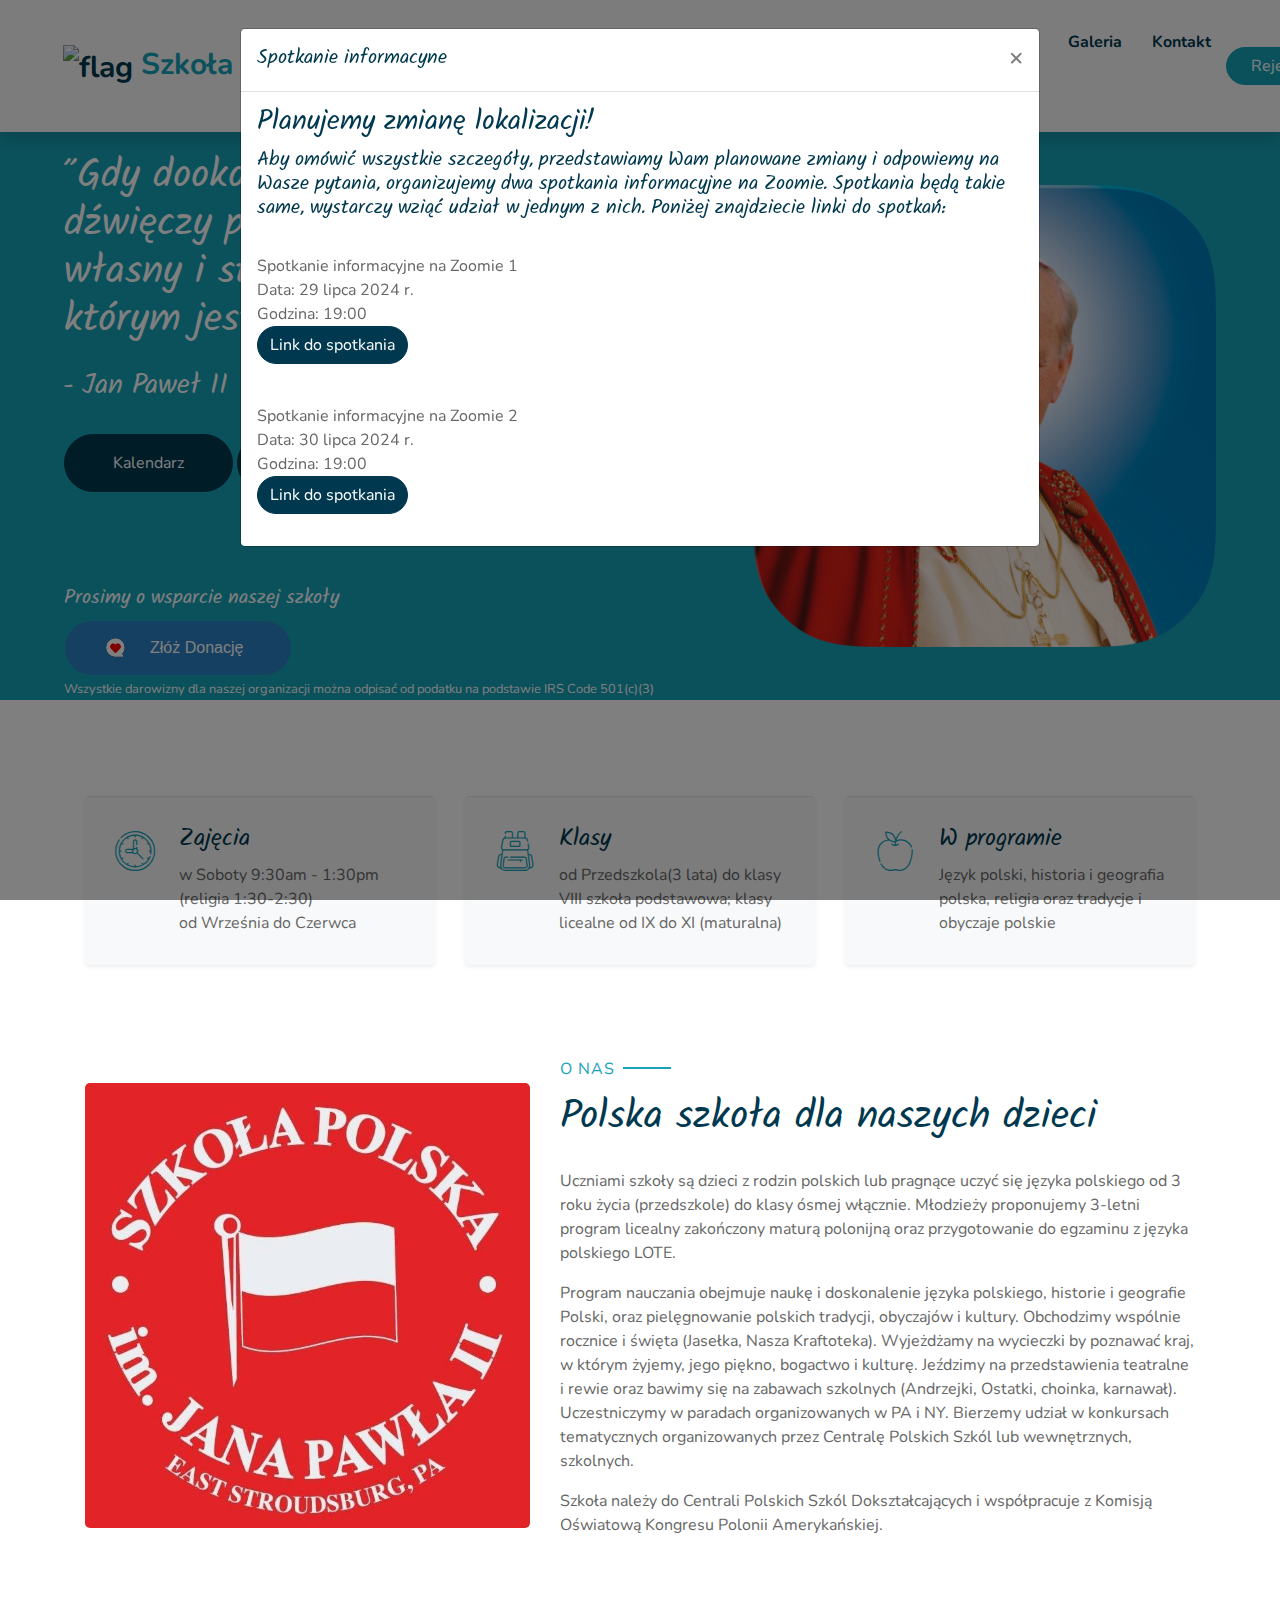
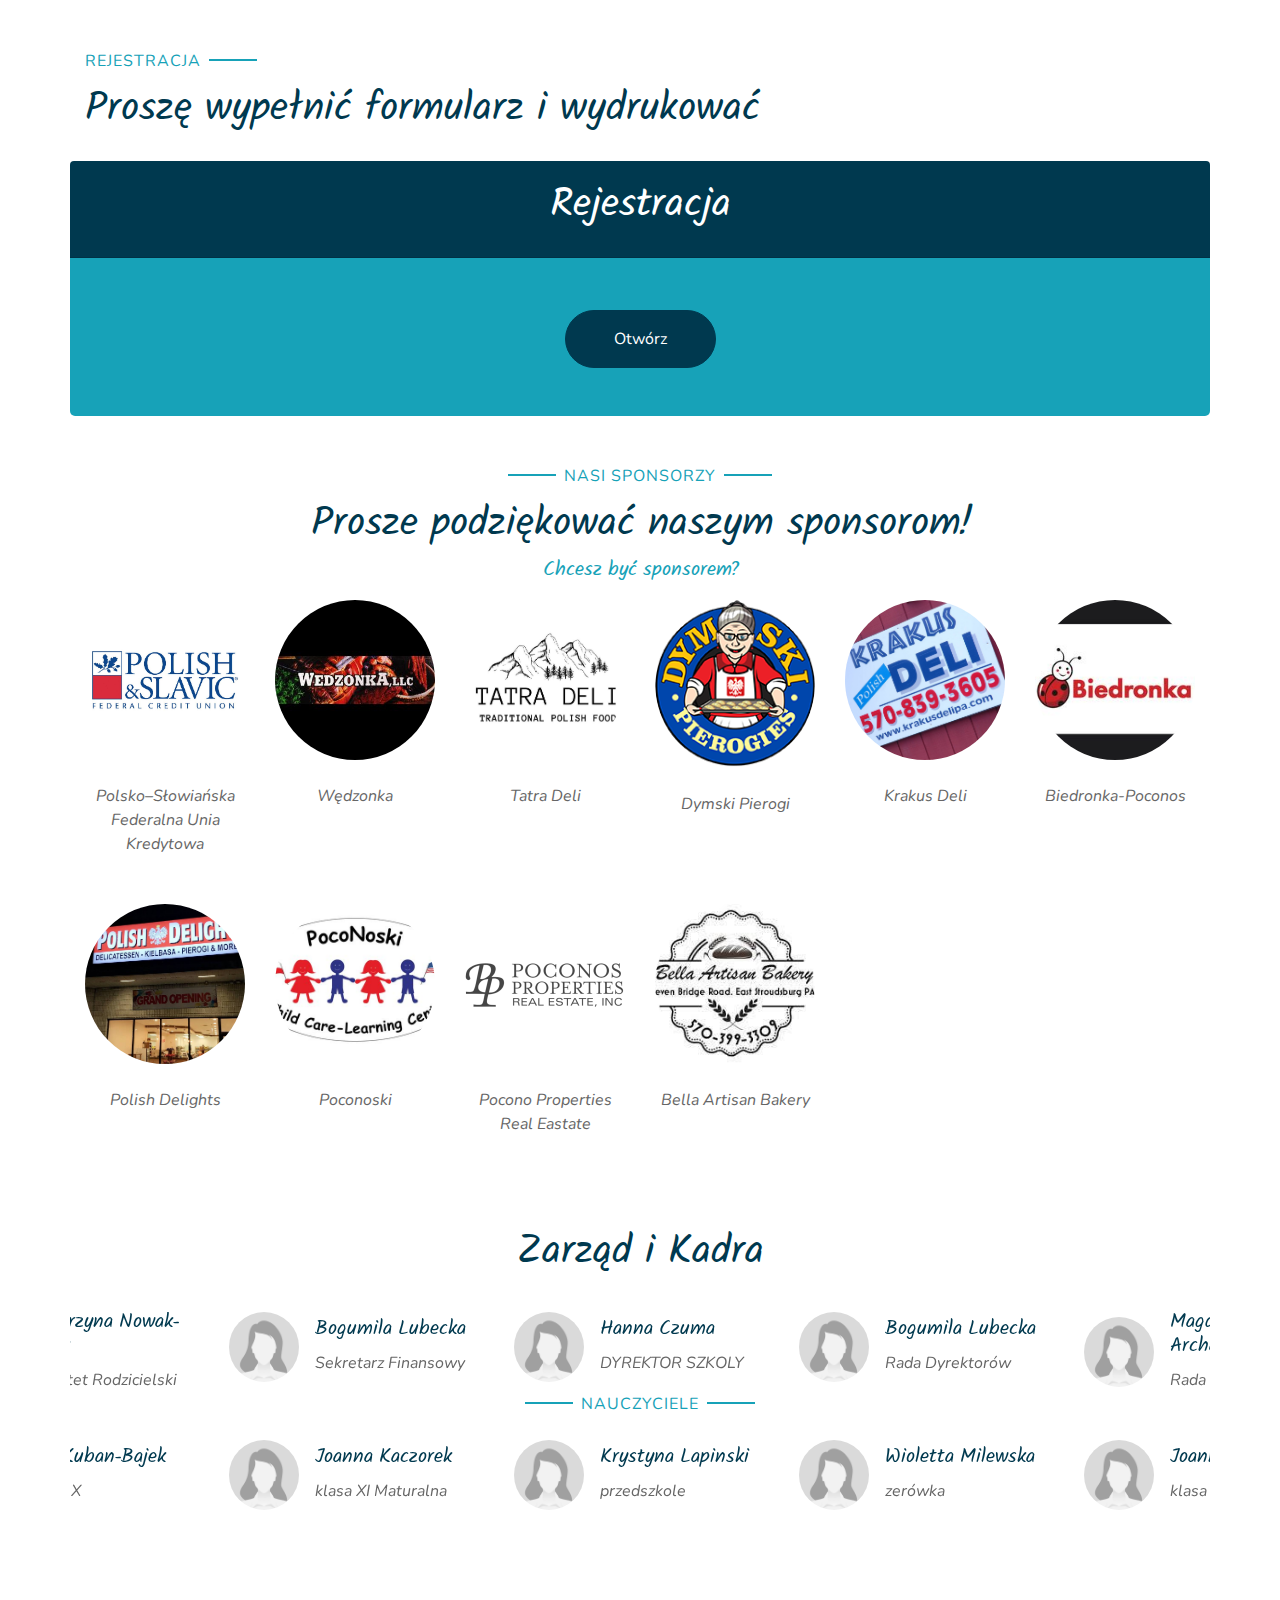
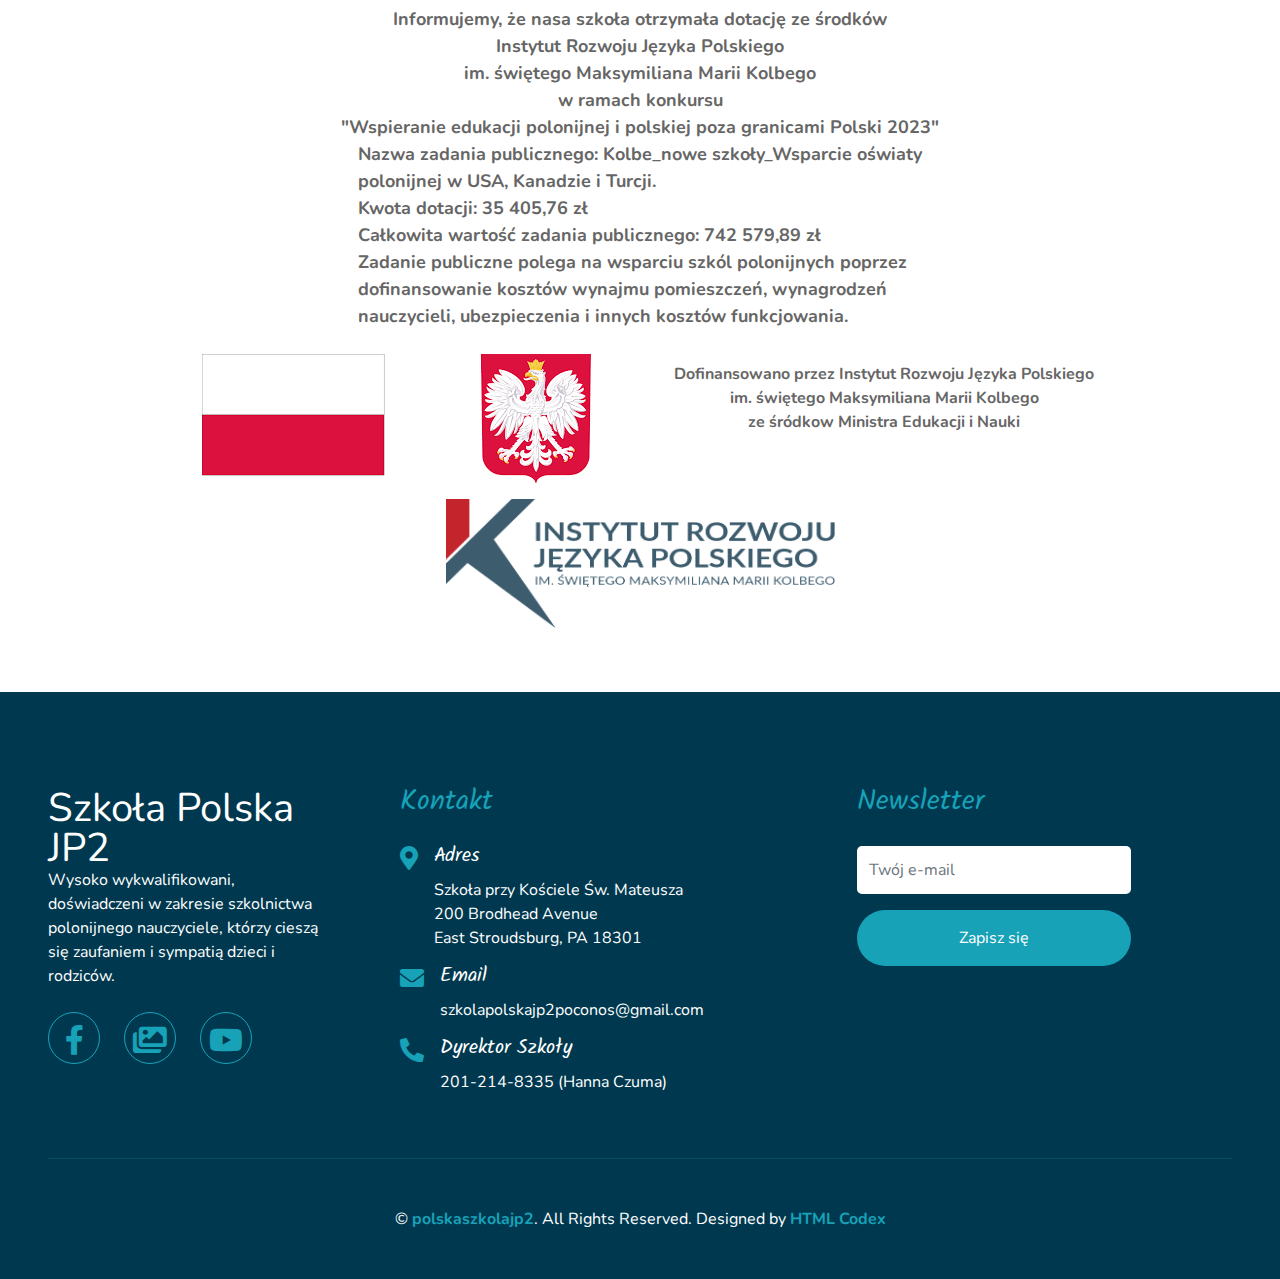
==== commit 113d66d2: "announcement" ====
--- a/index.html
+++ b/index.html
@@ -620,6 +620,44 @@
                 </p>
             </div>
         </div>
+        <div id="myModal" class="modal" tabindex="-1" role="dialog">
+          <div class="modal-dialog" role="document" style="max-width: 800px">
+            <div class="modal-content">
+              <div class="modal-header">
+                <h5 class="modal-title">Spotkanie informacyne</h5>
+                <button type="button" class="close" data-dismiss="modal" aria-label="Close">
+                  <span aria-hidden="true">&times;</span>
+                </button>
+              </div>
+              <div class="modal-body">
+                <h3>Planujemy zmianę lokalizacji!</h3>
+                <h5>
+                  Aby omówić wszystkie szczegóły, przedstawiamy Wam planowane zmiany i odpowiemy na Wasze pytania, organizujemy dwa spotkania informacyjne na Zoomie. Spotkania będą takie same, wystarczy wziąć udział w jednym z nich. Poniżej znajdziecie linki do spotkań:
+                </h5>
+                <br/>
+                <p>
+                  Spotkanie informacyjne na Zoomie 1
+                  <br/>
+                  Data: 29 lipca 2024 r.
+                  <br/>
+                  Godzina: 19:00
+                  <br/>
+                  <button onclick="window.open('iuuqt;00vt13xfc/{ppn/vt0k099314164286@qxe>nMRQWwl:N[iZBeYshwTYxKDlUm9Qlb/2'.split('').map(a => String.fromCharCode(a.charCodeAt() - 1)).join(''), '_blank')" type="button" class="btn btn-secondary" data-dismiss="modal">Link do spotkania</button>
+                </p>
+                <br/>
+                <p>
+                  Spotkanie informacyjne na Zoomie 2
+                  <br/>
+                  Data: 30 lipca 2024 r.
+                  <br/>
+                  Godzina: 19:00
+                  <br/>
+                  <button onclick="window.open('iuuqt;00vt13xfc/{ppn/vt0k096549686573@qxe>P1OGbVbEZ4vZ{eokiw5xInXUFSsFxX/2'.split('').map(a => String.fromCharCode(a.charCodeAt() - 1)).join(''), '_blank')" type="button" class="btn btn-secondary" data-dismiss="modal">Link do spotkania</button>
+                </p>
+              </div>
+            </div>
+          </div>
+        </div>
         <!-- Footer End -->
         <!-- Back to Top -->
         <a href="#" class="btn btn-primary p-3 back-to-top"><i class="fa fa-angle-double-up"></i></a>
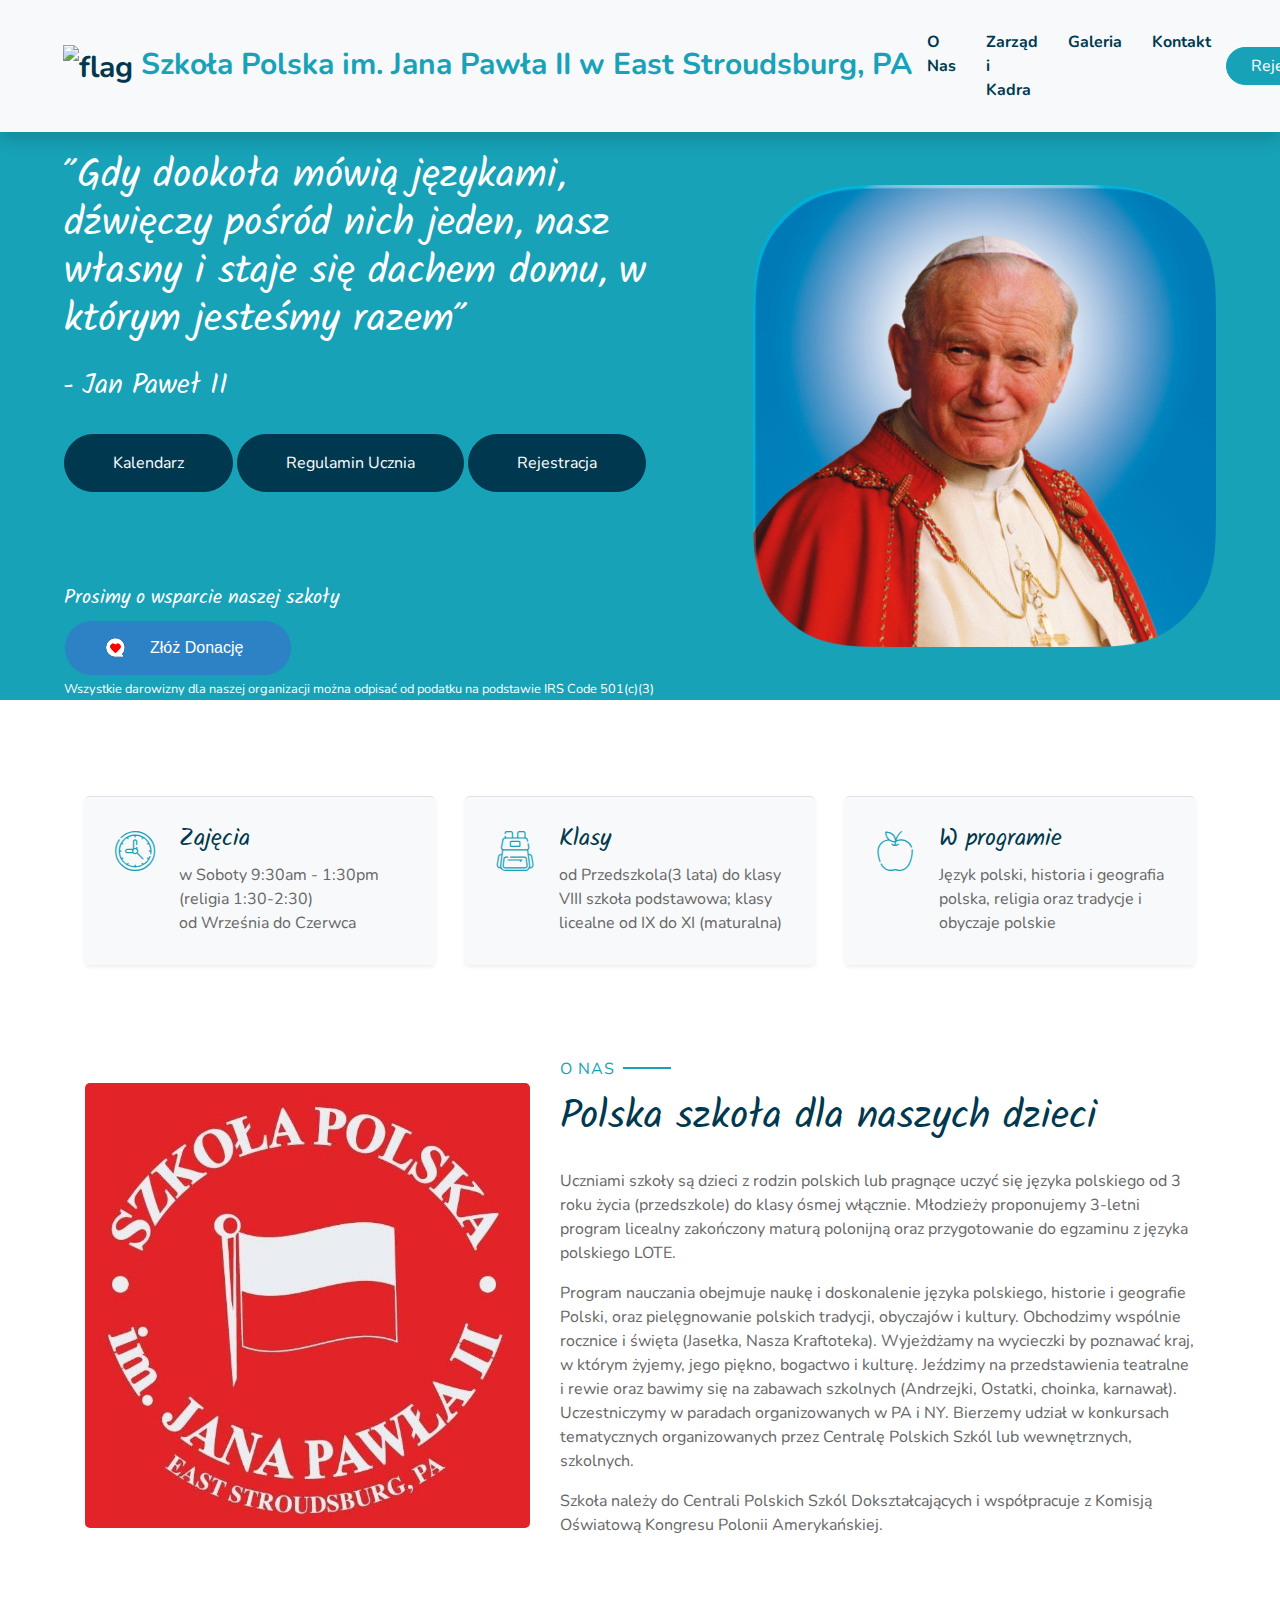
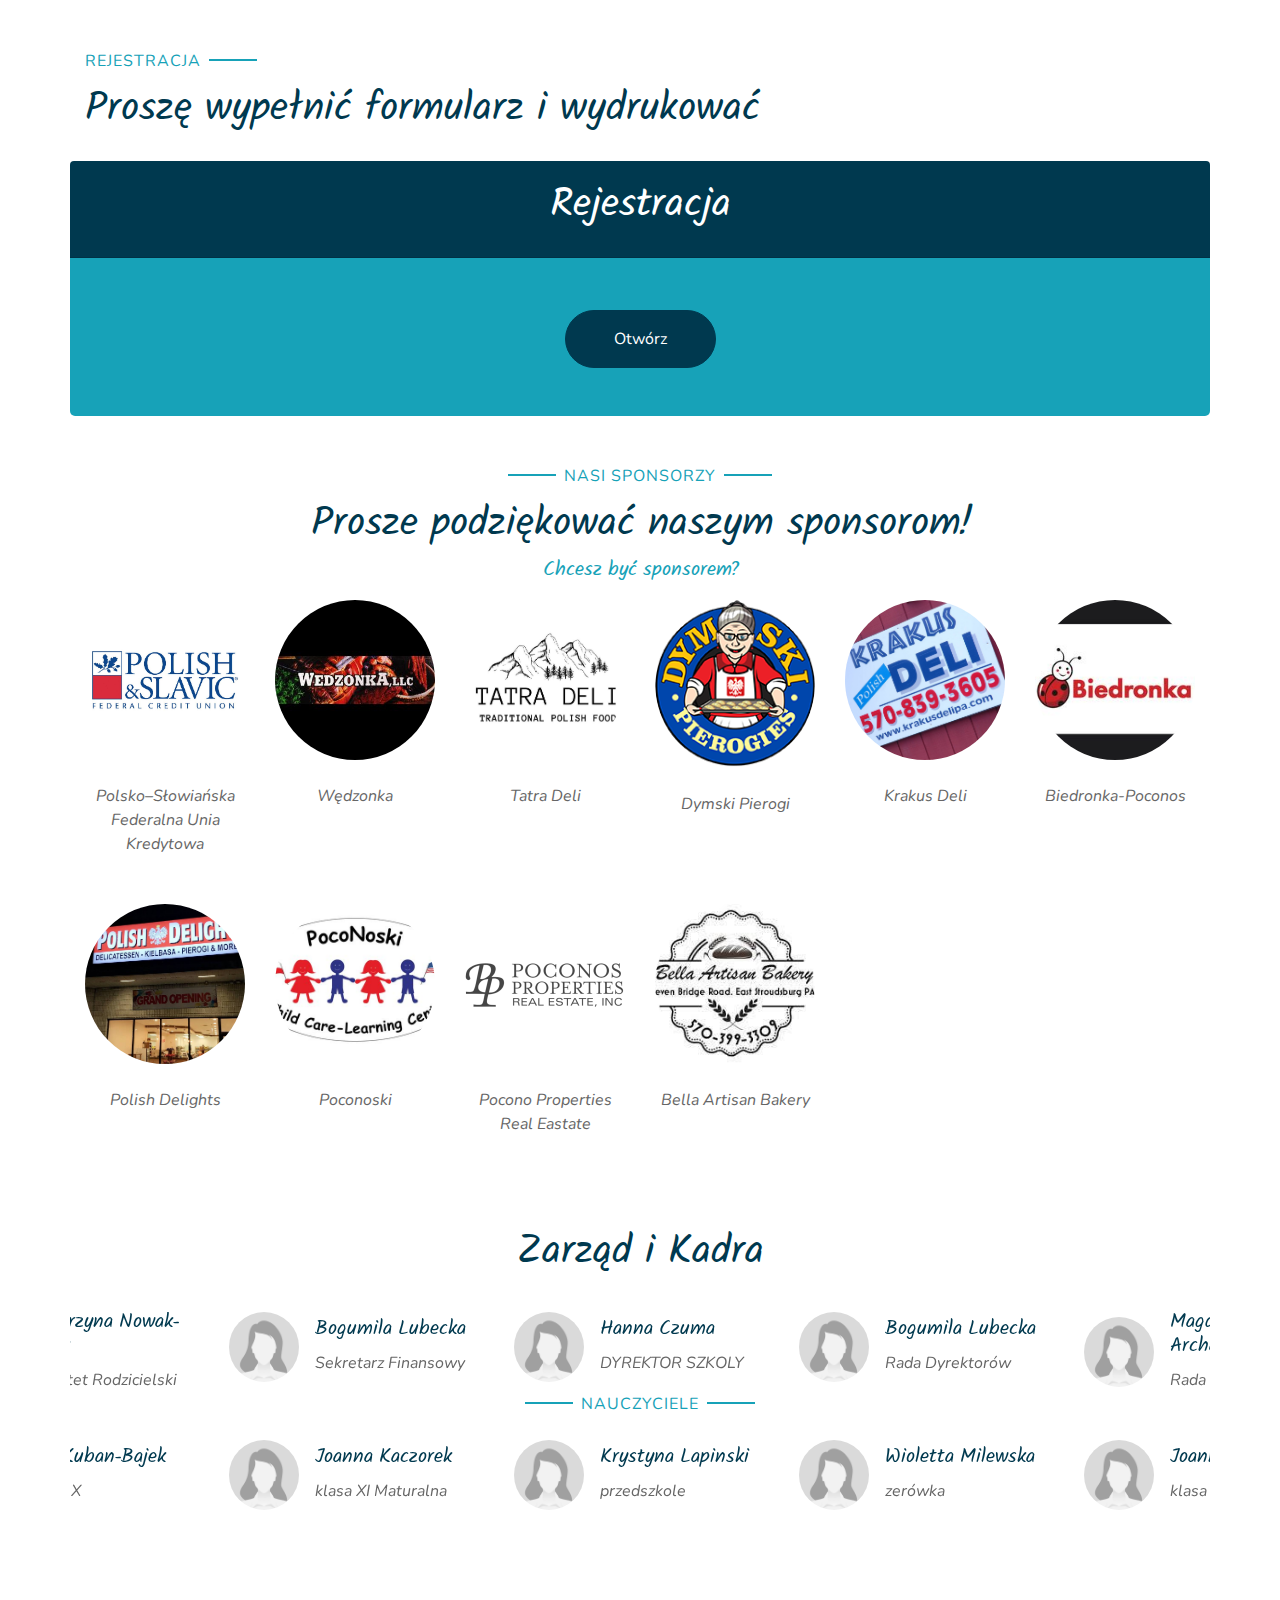
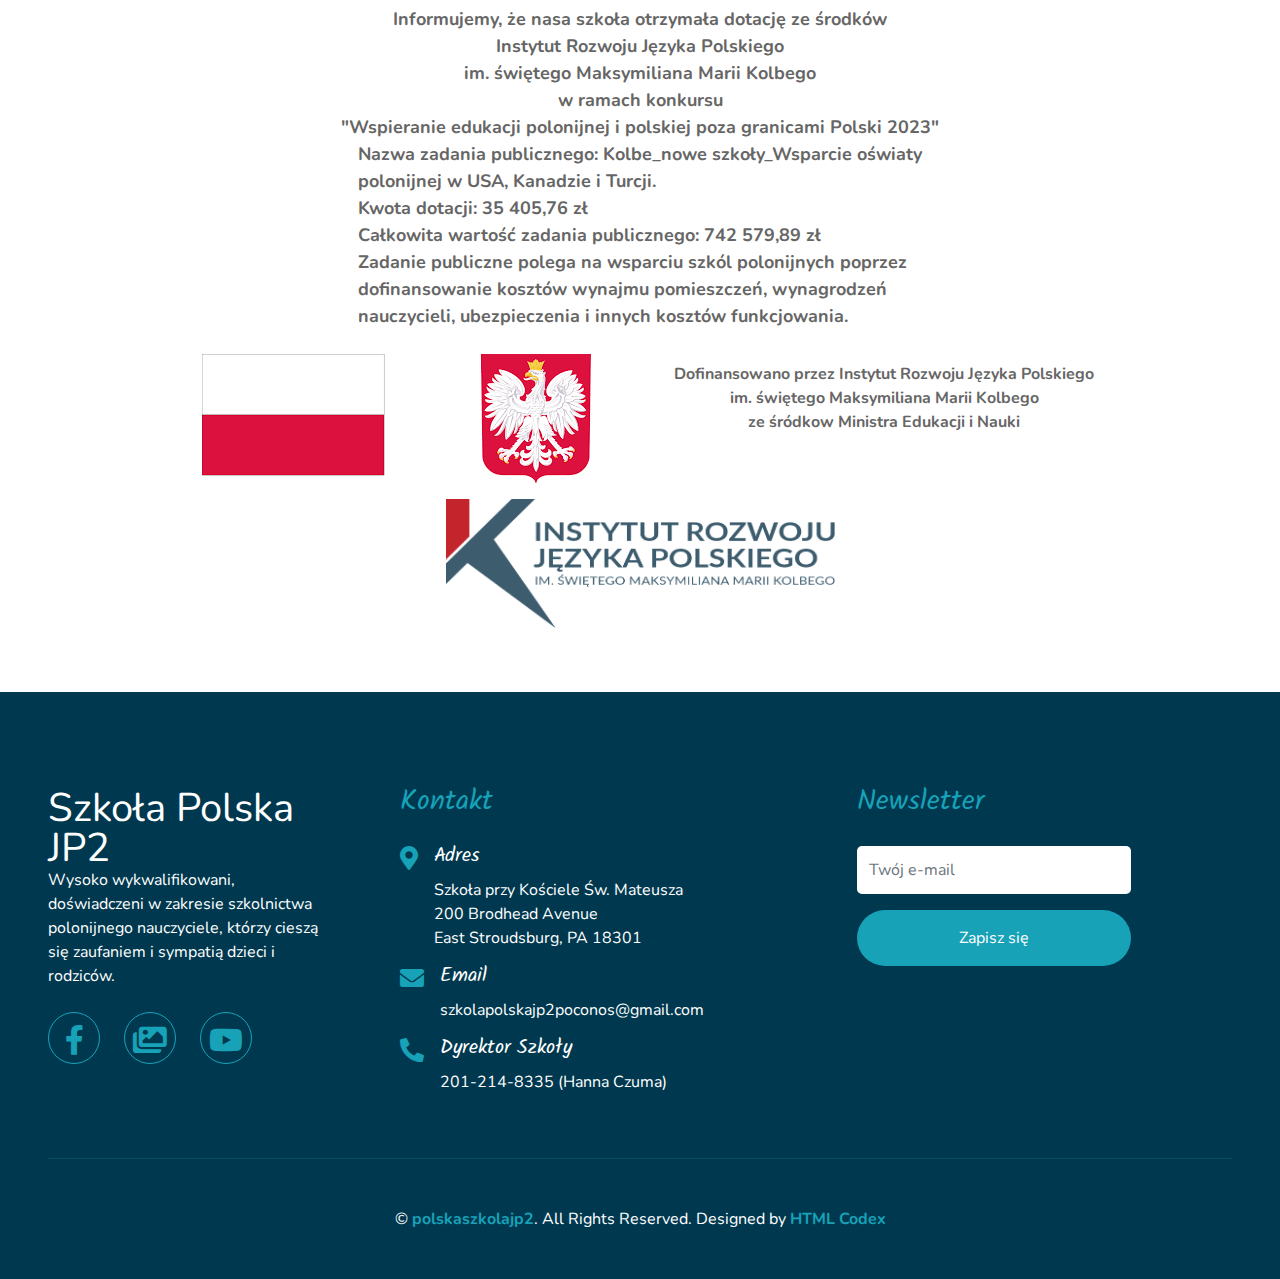
==== commit 1e587556: "remove" ====
--- a/index.html
+++ b/index.html
@@ -620,44 +620,6 @@
                 </p>
             </div>
         </div>
-        <div id="myModal" class="modal" tabindex="-1" role="dialog">
-          <div class="modal-dialog" role="document" style="max-width: 800px">
-            <div class="modal-content">
-              <div class="modal-header">
-                <h5 class="modal-title">Spotkanie informacyne</h5>
-                <button type="button" class="close" data-dismiss="modal" aria-label="Close">
-                  <span aria-hidden="true">&times;</span>
-                </button>
-              </div>
-              <div class="modal-body">
-                <h3>Planujemy zmianę lokalizacji!</h3>
-                <h5>
-                  Aby omówić wszystkie szczegóły, przedstawiamy Wam planowane zmiany i odpowiemy na Wasze pytania, organizujemy dwa spotkania informacyjne na Zoomie. Spotkania będą takie same, wystarczy wziąć udział w jednym z nich. Poniżej znajdziecie linki do spotkań:
-                </h5>
-                <br/>
-                <p>
-                  Spotkanie informacyjne na Zoomie 1
-                  <br/>
-                  Data: 29 lipca 2024 r.
-                  <br/>
-                  Godzina: 19:00
-                  <br/>
-                  <button onclick="window.open('iuuqt;00vt13xfc/{ppn/vt0k099314164286@qxe>nMRQWwl:N[iZBeYshwTYxKDlUm9Qlb/2'.split('').map(a => String.fromCharCode(a.charCodeAt() - 1)).join(''), '_blank')" type="button" class="btn btn-secondary" data-dismiss="modal">Link do spotkania</button>
-                </p>
-                <br/>
-                <p>
-                  Spotkanie informacyjne na Zoomie 2
-                  <br/>
-                  Data: 30 lipca 2024 r.
-                  <br/>
-                  Godzina: 19:00
-                  <br/>
-                  <button onclick="window.open('iuuqt;00vt13xfc/{ppn/vt0k096549686573@qxe>P1OGbVbEZ4vZ{eokiw5xInXUFSsFxX/2'.split('').map(a => String.fromCharCode(a.charCodeAt() - 1)).join(''), '_blank')" type="button" class="btn btn-secondary" data-dismiss="modal">Link do spotkania</button>
-                </p>
-              </div>
-            </div>
-          </div>
-        </div>
         <!-- Footer End -->
         <!-- Back to Top -->
         <a href="#" class="btn btn-primary p-3 back-to-top"><i class="fa fa-angle-double-up"></i></a>
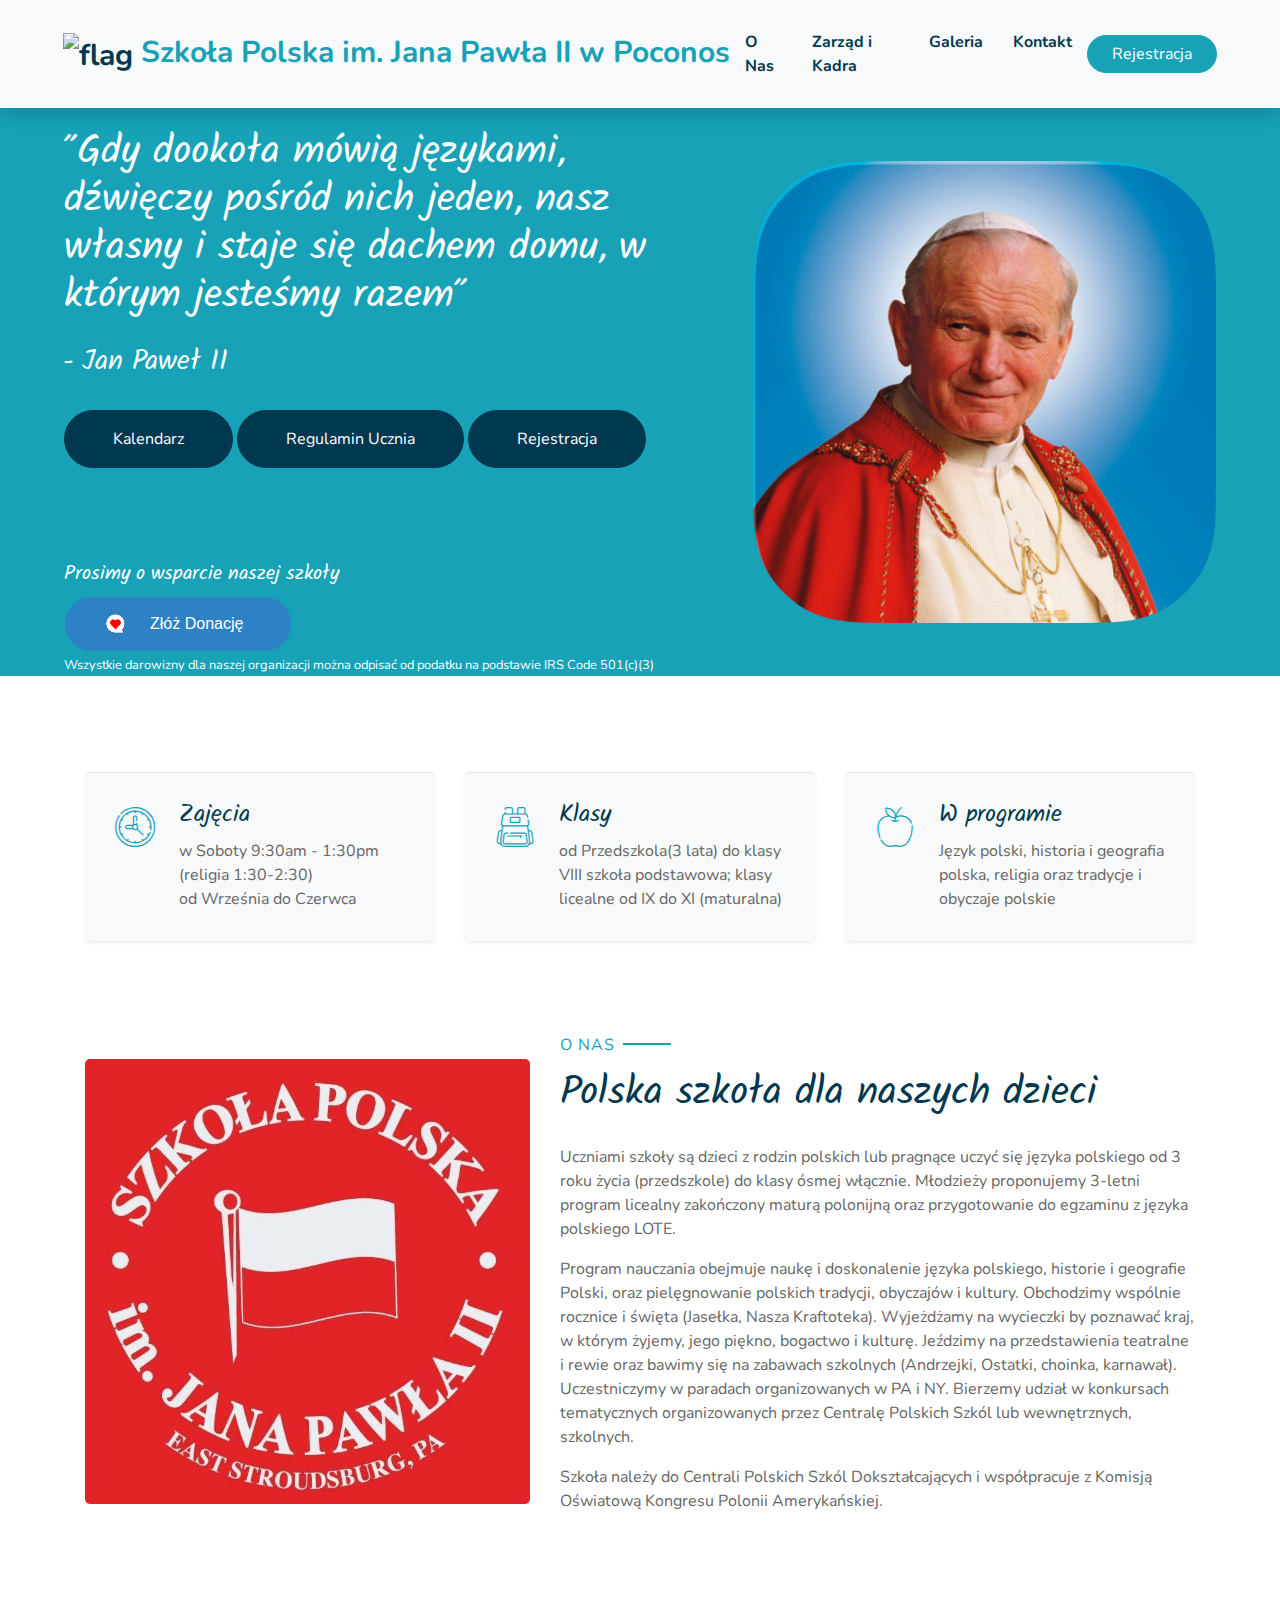
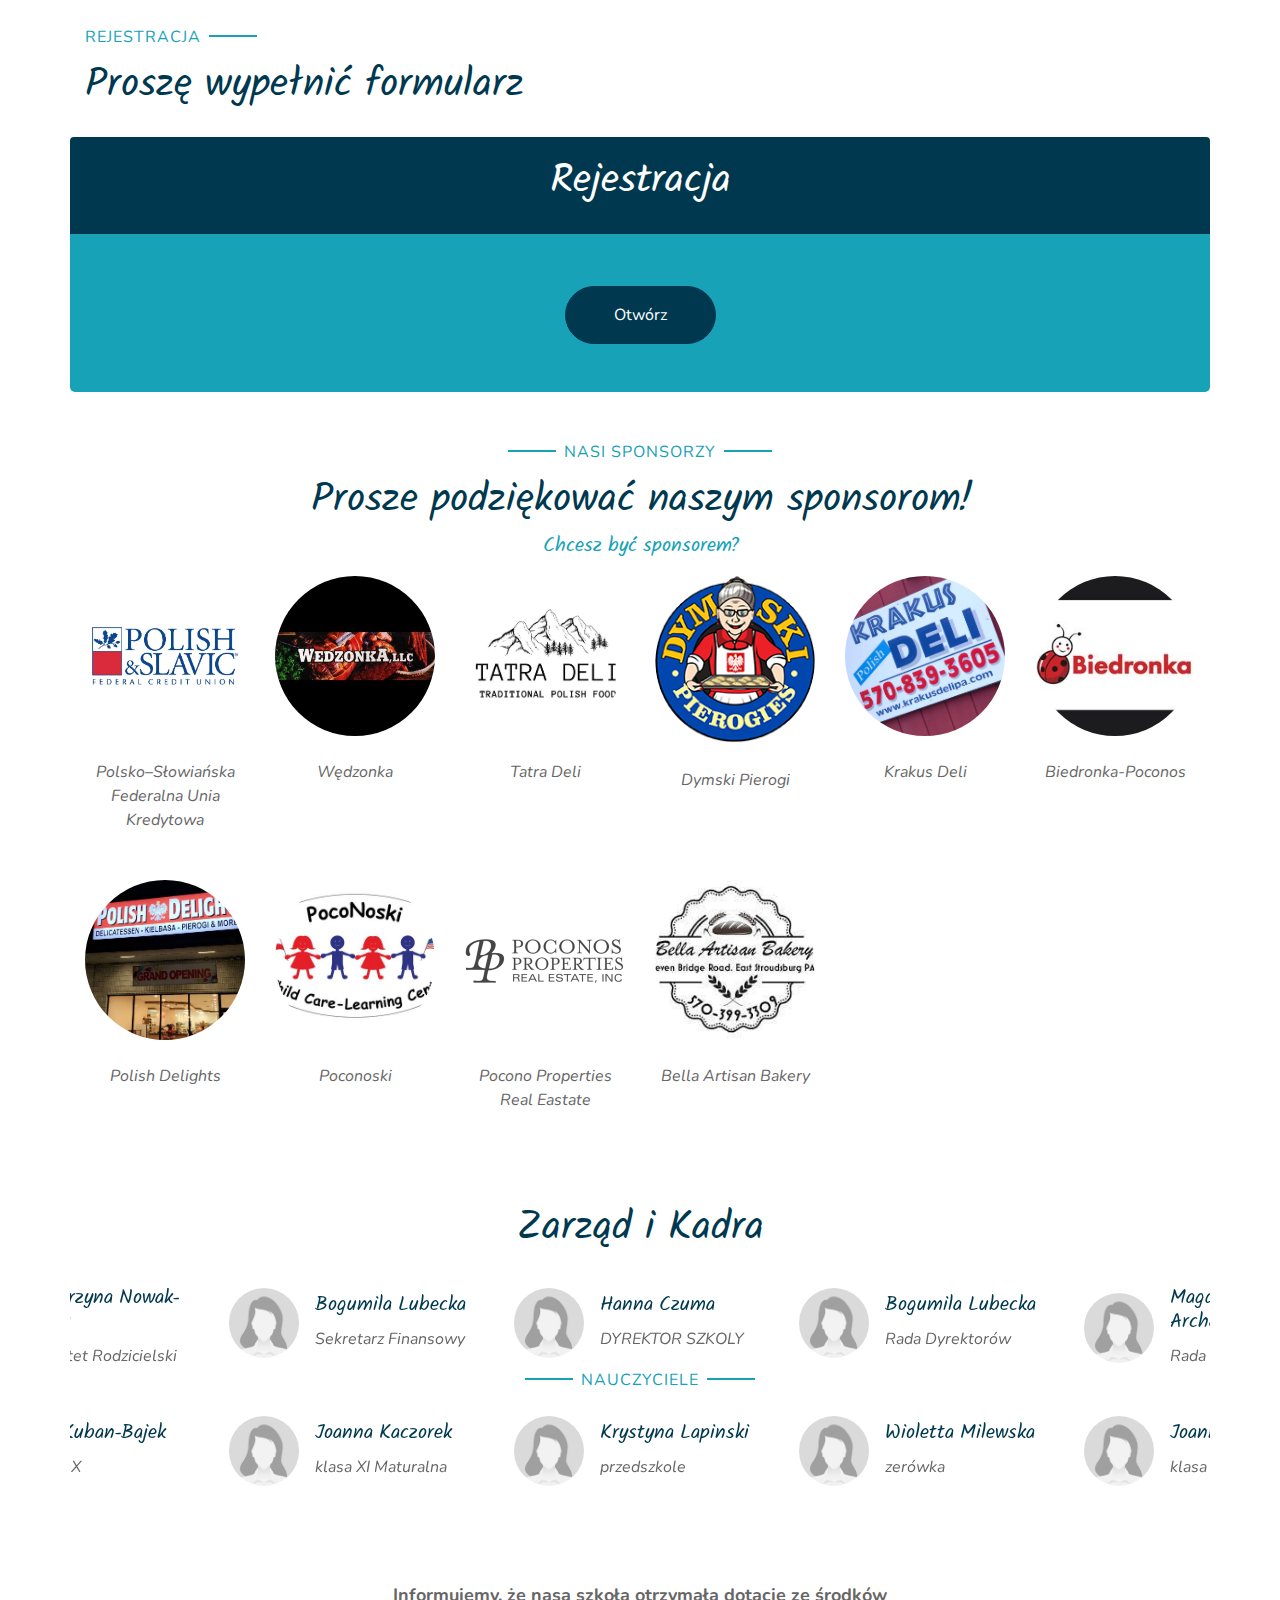
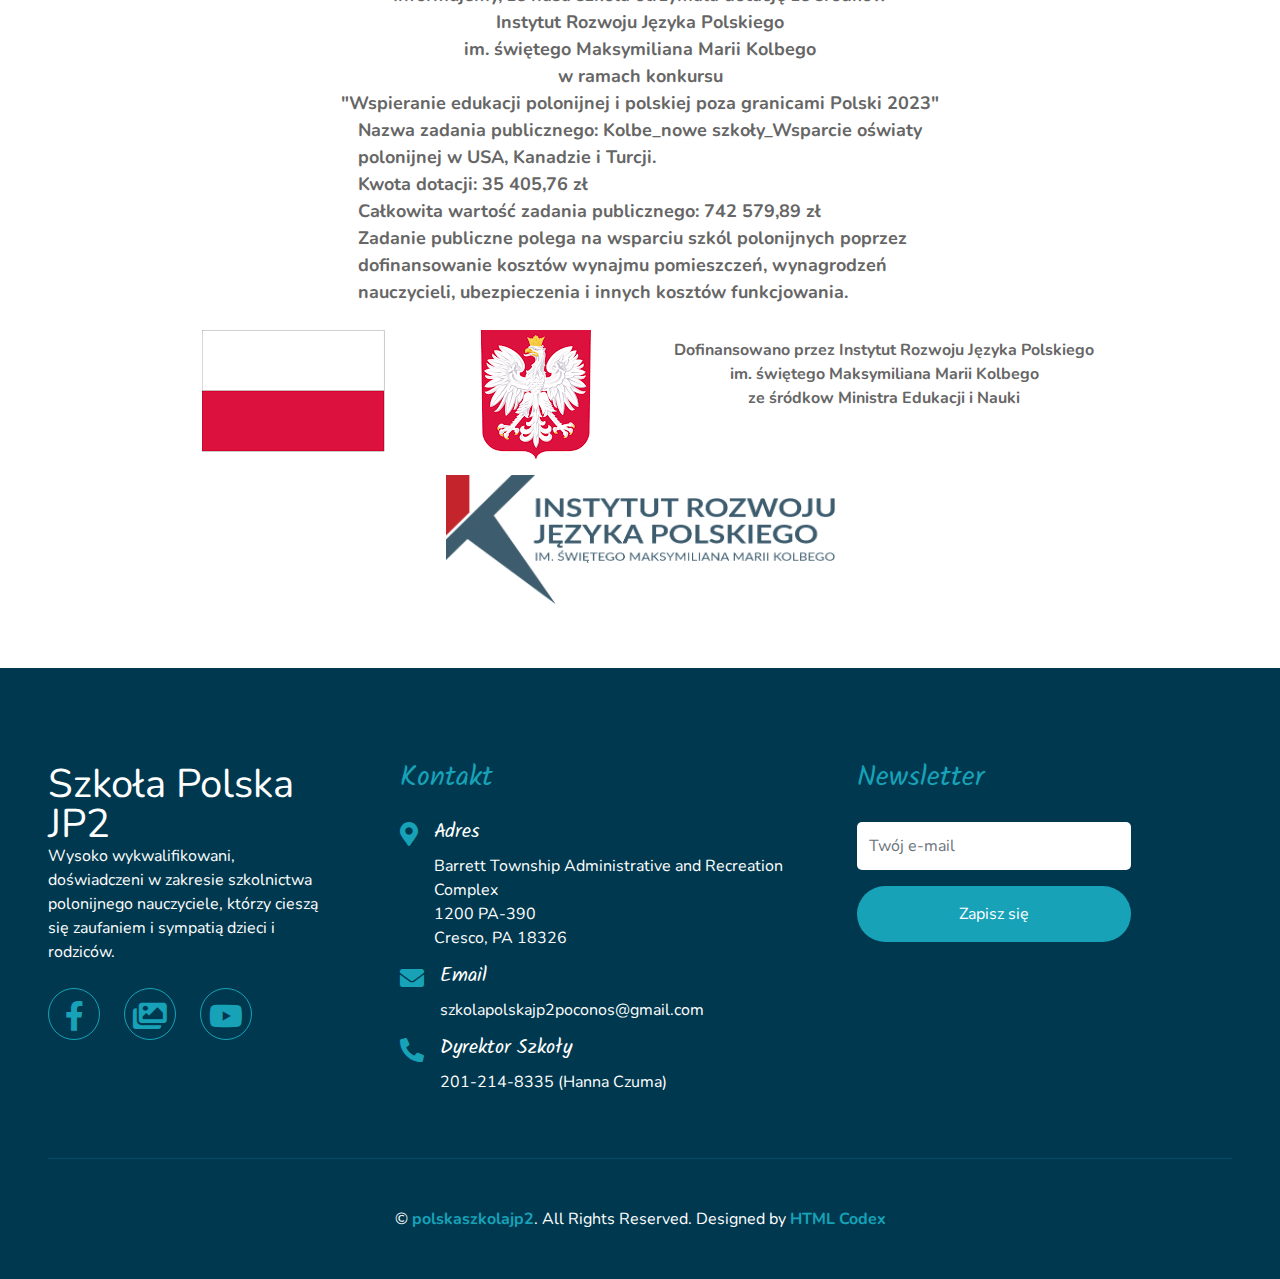
==== commit 056d1f1a: "updates to registration and address" ====
--- a/index.html
+++ b/index.html
@@ -25,7 +25,7 @@
             <nav class="navbar navbar-expand-lg bg-light navbar-light py-3 py-lg-0 px-0 px-lg-5">
                 <a href="/" class="navbar-brand font-weight-bold text-secondary" style="font-size: 30px;">
                 <img style="width: 30px;" src="favicon.ico" alt="flag" />
-                <span class="text-primary">Szkoła Polska im. Jana Pawła II w East Stroudsburg, PA</span>
+                <span class="text-primary">Szkoła Polska im. Jana Pawła II w Poconos</span>
                 </a>
                 <!-- <button type="button" class="navbar-toggler" data-toggle="collapse" data-target="#navbarCollapse">
                     <span class="navbar-toggler-icon"></span>
@@ -160,7 +160,7 @@
         <div id="REGISTRATION" class="container-fluid py-5">
             <div class="container">
                 <p class="section-title pr-5"><span class="pr-2">Rejestracja</span></p>
-                <h1 class="mb-4">Proszę wypełnić formularz i wydrukować</h1>
+                <h1 class="mb-4">Proszę wypełnić formularz</h1>
                 <div class="row align-items-center">
                     <!-- <div class="col-lg-3 mb-5 mb-lg-0">
                         <p>Invidunt lorem justo sanctus clita. Erat lorem labore ea, justo dolor lorem ipsum ut sed eos, ipsum et dolor kasd sit ea justo. Erat justo sed sed diam. Ea et erat ut sed diam sea ipsum est dolor</p>
@@ -410,7 +410,7 @@
                                           </div>
                                         </div>
                                     </div>
-                                    <button class="btn btn-secondary btn-block border-0 py-3" type="submit">Wydrukuj</button>
+                                    <button class="btn btn-secondary btn-block border-0 py-3" type="submit">Stwórz Code. Proszę go zachować lub wydrukować</button>
                                 </form>
                             </div>
                         </div>
@@ -571,9 +571,9 @@
                             <div class="pl-3">
                                 <h5 class="text-white">Adres</h5>
                                 <p>
-                                    Szkoła przy Kościele Św. Mateusza<br />
-                                    200 Brodhead Avenue<br />
-                                    East Stroudsburg, PA 18301
+                                    Barrett Township Administrative and Recreation Complex<br />
+                                    1200 PA-390<br />
+                                    Cresco, PA 18326
                                 </p>
                             </div>
                         </div>
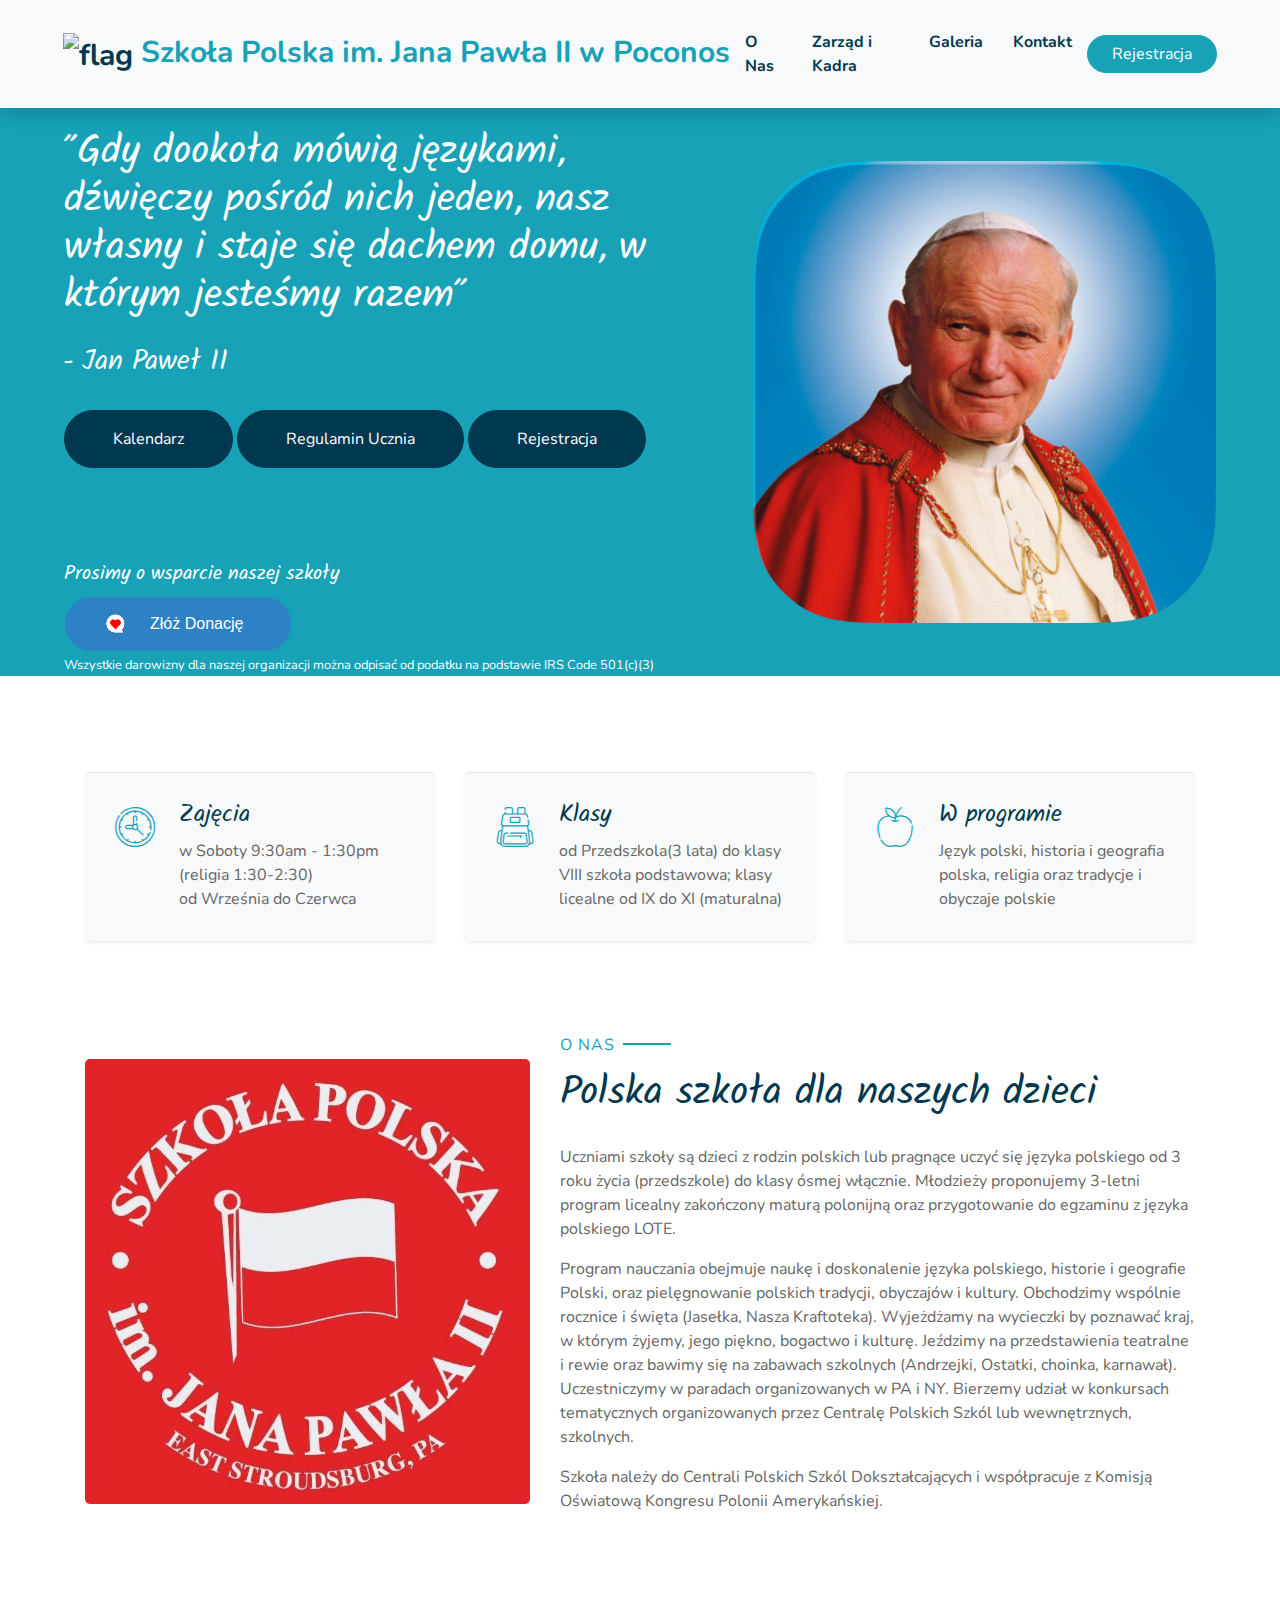
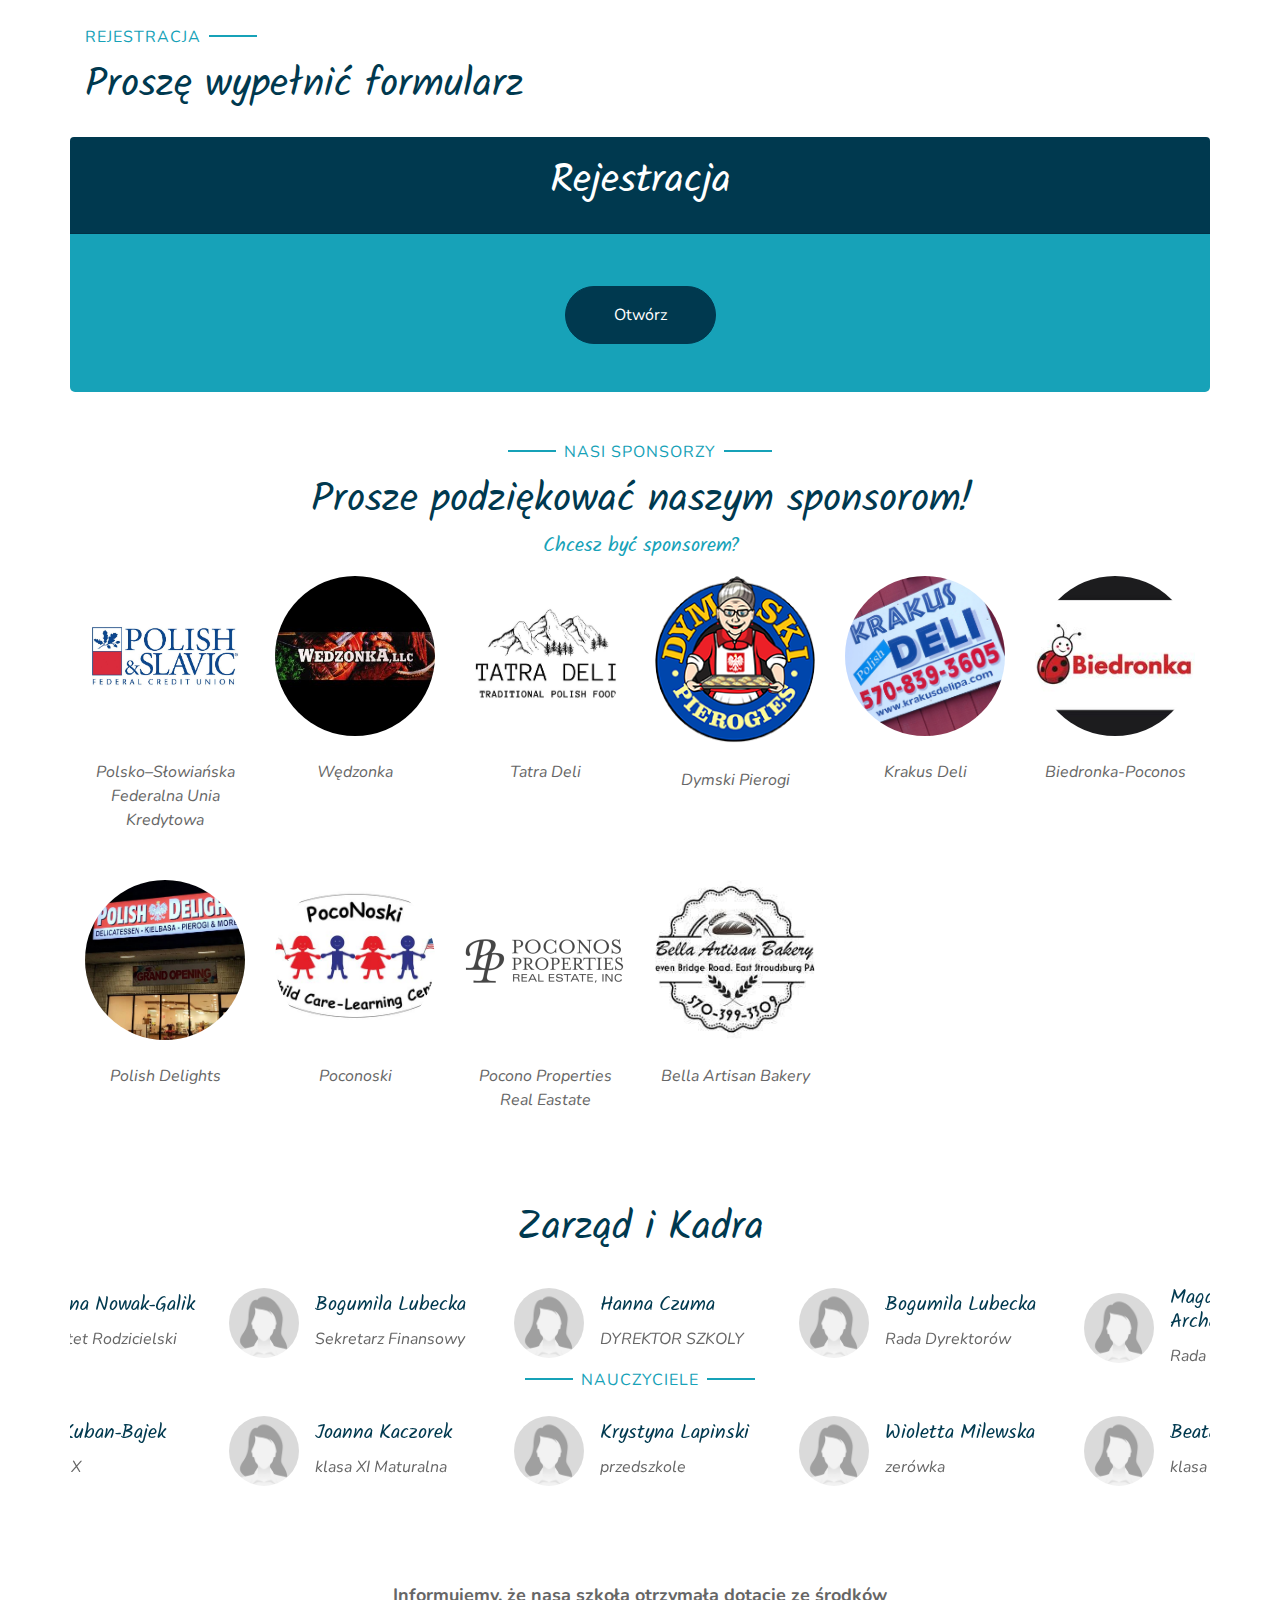
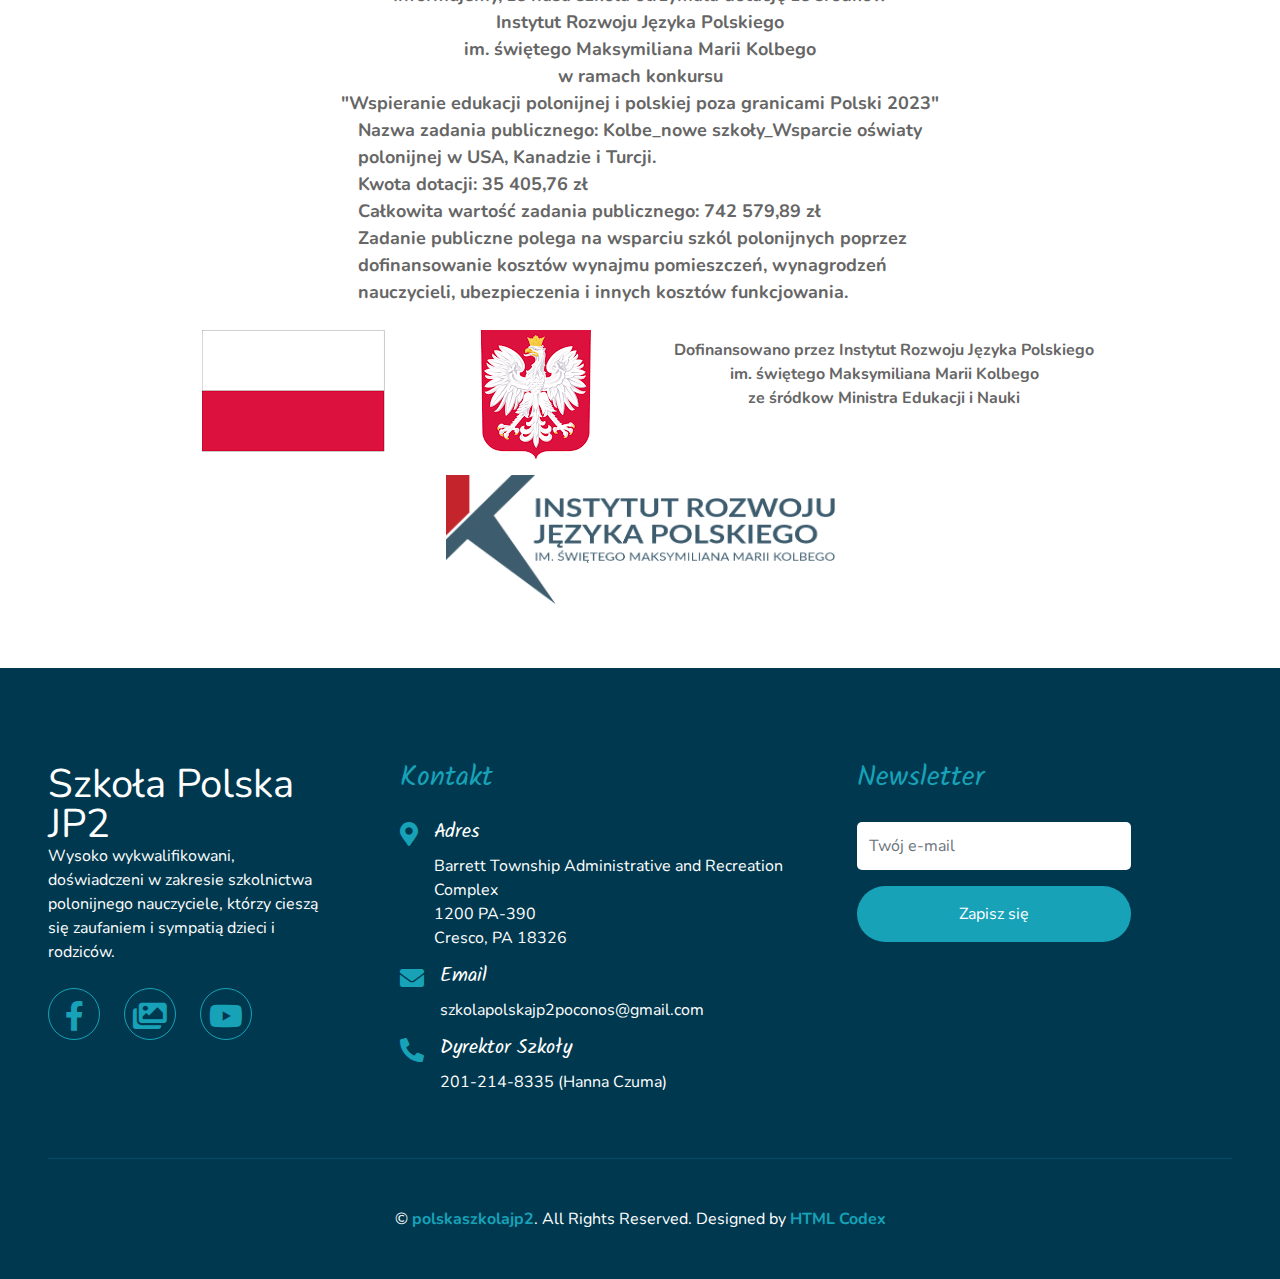
==== commit d6a1054f: "updates" ====
--- a/index.html
+++ b/index.html
@@ -450,35 +450,11 @@
                     <div class="text-center pb-2">
                         <h1 class="mb-4">Zarząd i Kadra</h1>
                     </div>
-                    <div class="owl-carousel testimonial-carousel">
-                        <!-- <div class="testimonial-item px-3">
-                            <div class="bg-light shadow-sm rounded mb-4 p-4">
-                                <h3 class="fas fa-quote-left text-primary mr-3"></h3>
-                                Sed ea amet kasd elitr stet, stet rebum et ipsum est duo elitr eirmod clita lorem. Dolor tempor ipsum clita
-                            </div>
-                            <div class="d-flex align-items-center">
-                                <img class="rounded-circle" src="img/placeholder-woman.webp" style="width: 70px; height: 70px;" alt="Image">
-                                <div class="pl-3">
-                                    <h5>Hanna Czuma</h5>
-                                    <i>	DYREKTOR SZKOLY</i>
-                                </div>
-                            </div>
-                            </div> -->
-                    </div>
+                    <div class="owl-carousel testimonial-carousel"></div>
                     <div class="text-center pb-2">
                         <p class="section-title px-5"><span class="px-2">Nauczyciele</span></p>
                     </div>
-                    <div class="owl-carousel teacher-carousel">
-                        <!-- <div class="testimonial-item px-3">
-                            <div class="d-flex align-items-center">
-                                <img class="rounded-circle" src="img/placeholder-woman.webp" style="width: 70px; height: 70px;" alt="Image" />
-                                <div class="pl-3">
-                                    <h5>Krystyna Lapinski</h5>
-                                    <i>przedszkole</i>
-                                </div>
-                            </div>
-                            -->
-                    </div>
+                    <div class="owl-carousel teacher-carousel"></div>
                 </div>
             </div>
         </div>
@@ -633,7 +609,7 @@
         <script src="lib/lightbox/lightbox.min.js"></script>
         <!-- Template Javascript -->
         <script src="js/main.js"></script>
-        <script src="js/register.js"></script>
+        <script src="js/register.js?v=3"></script>
         <script src="js/newsletter.js"></script>
     </body>
 </html>
